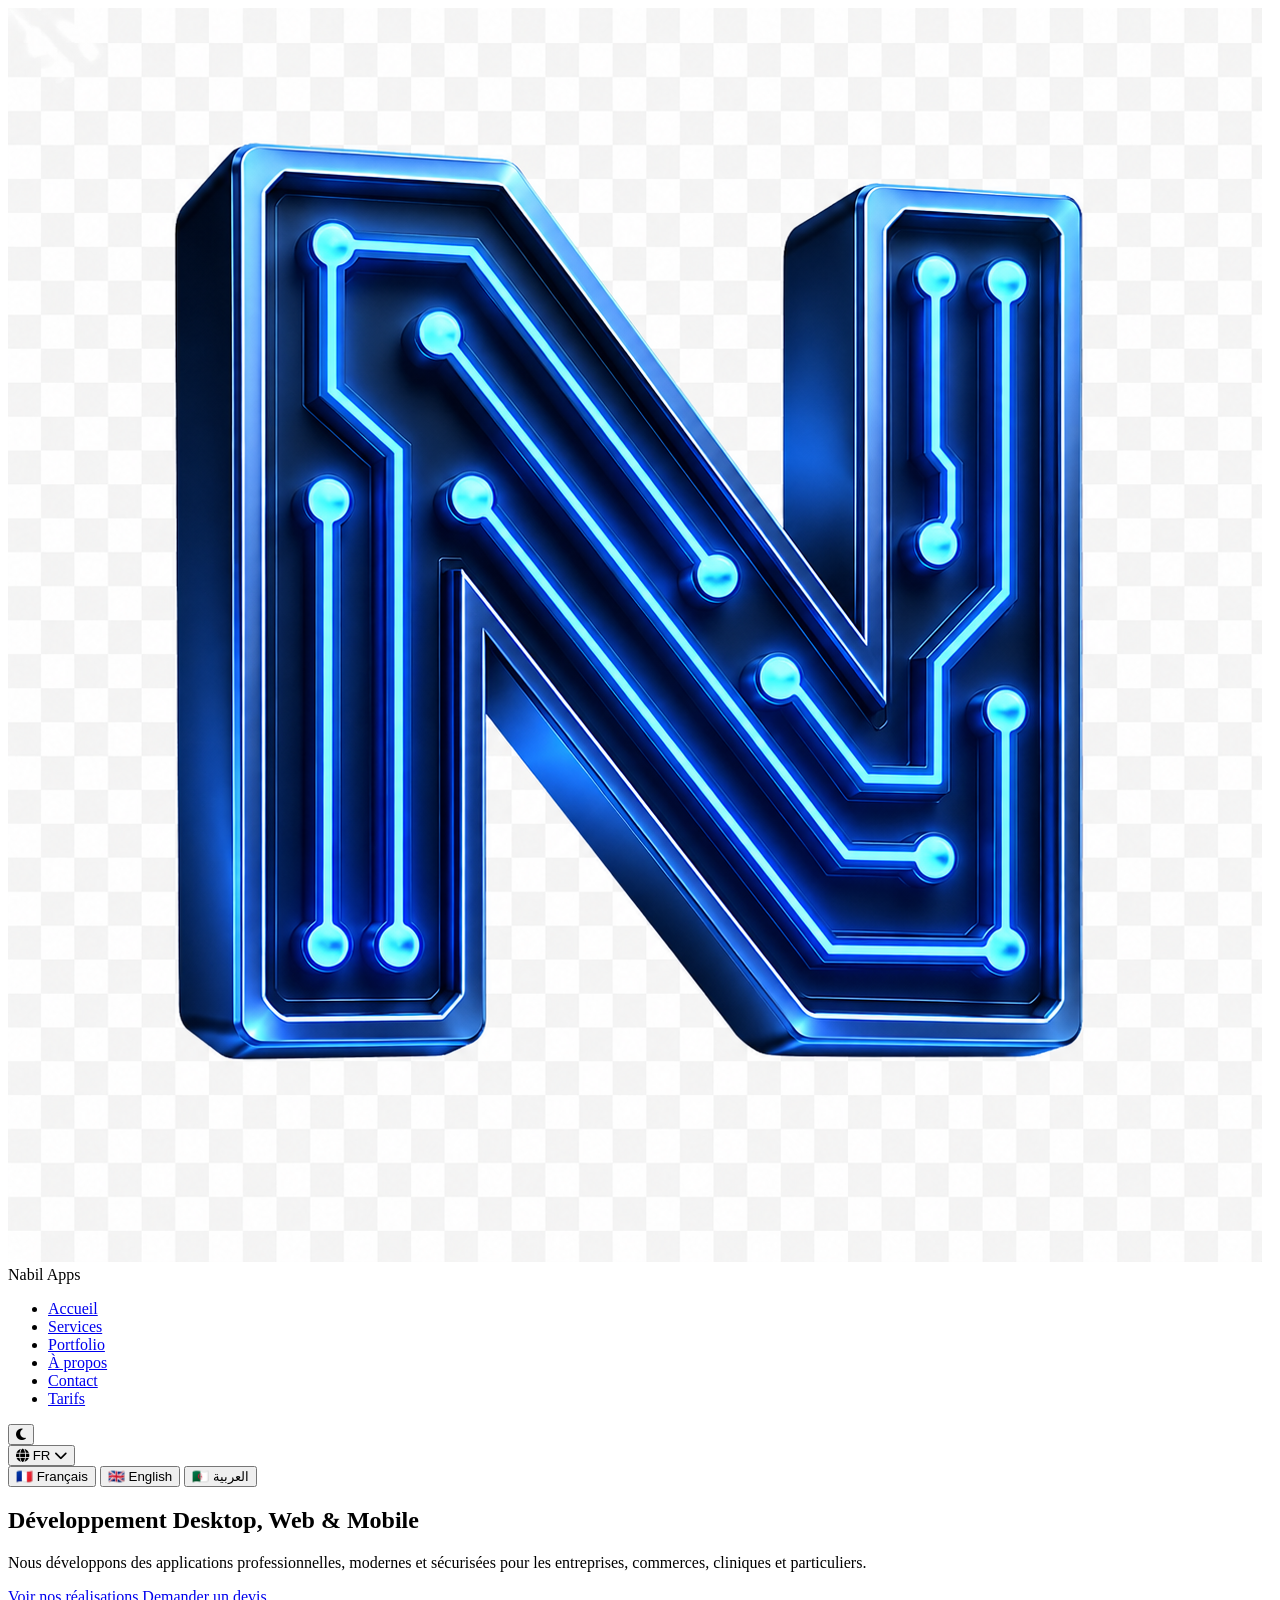
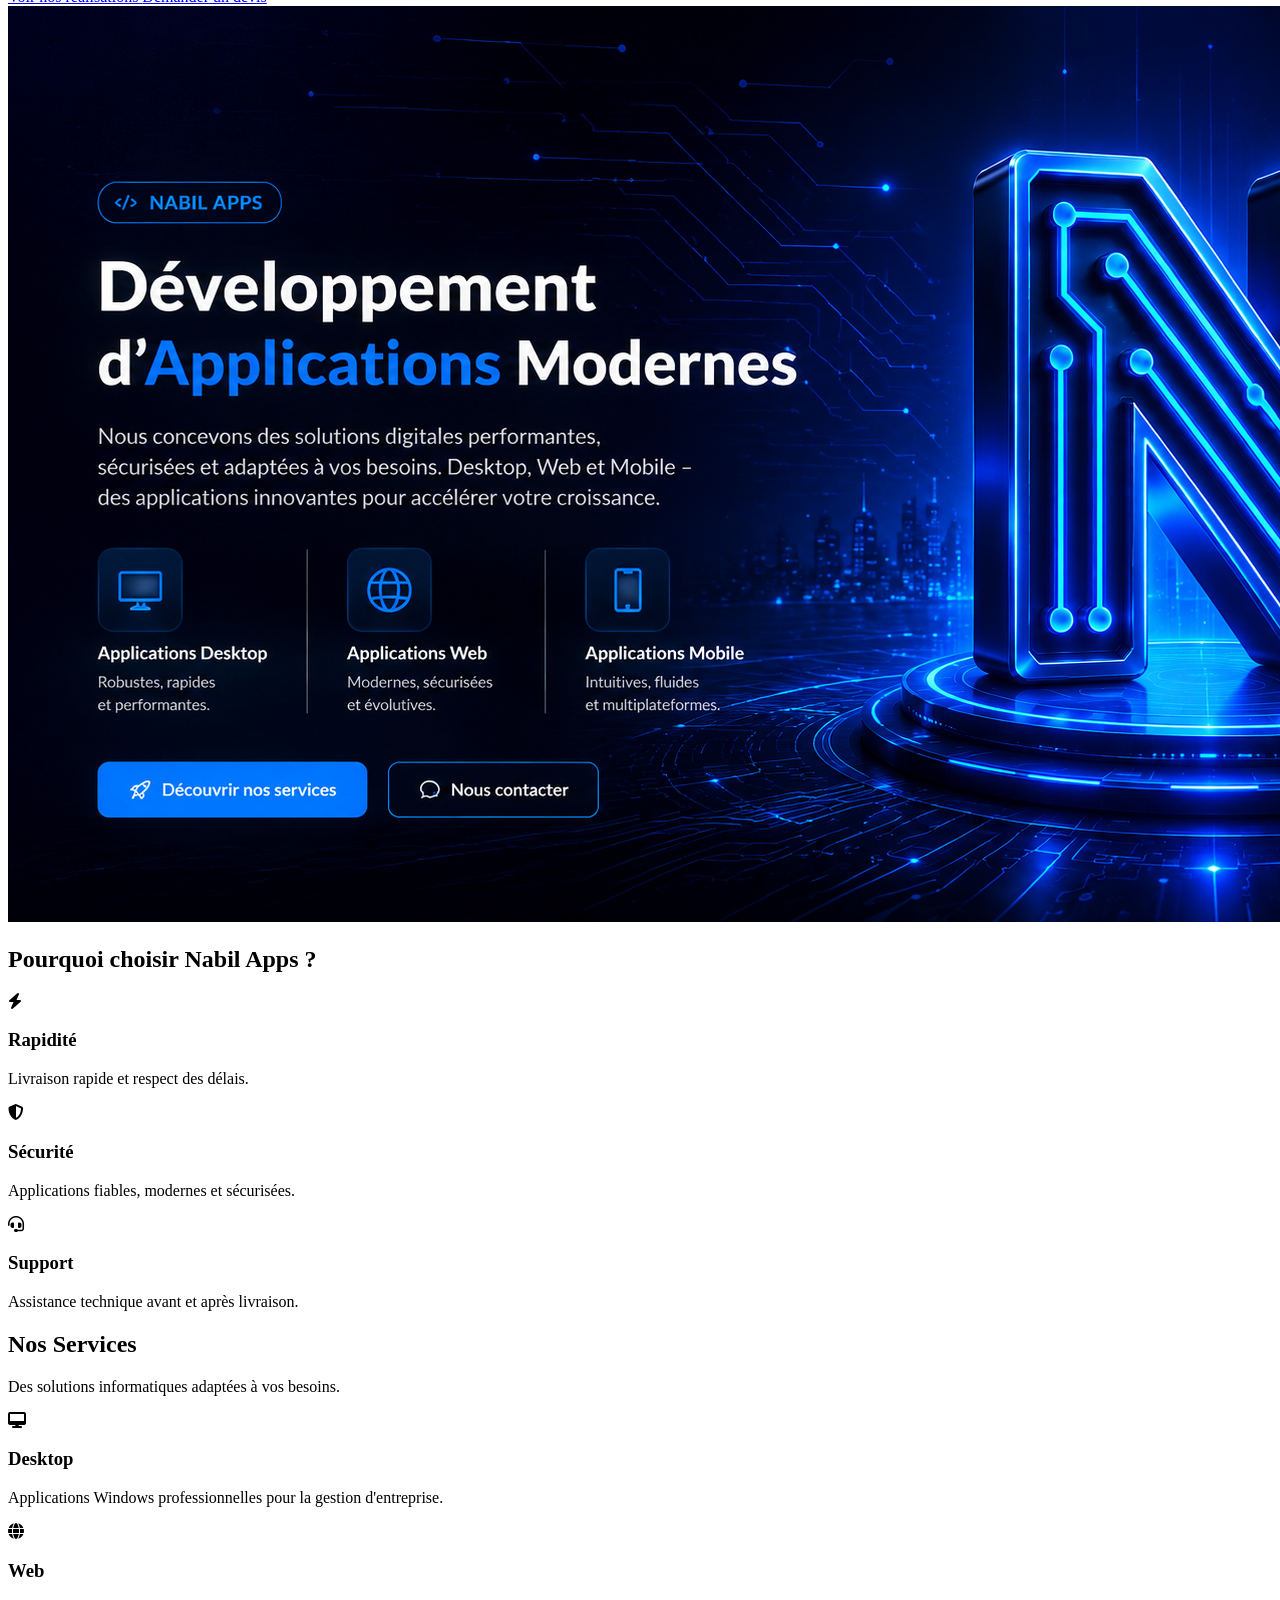
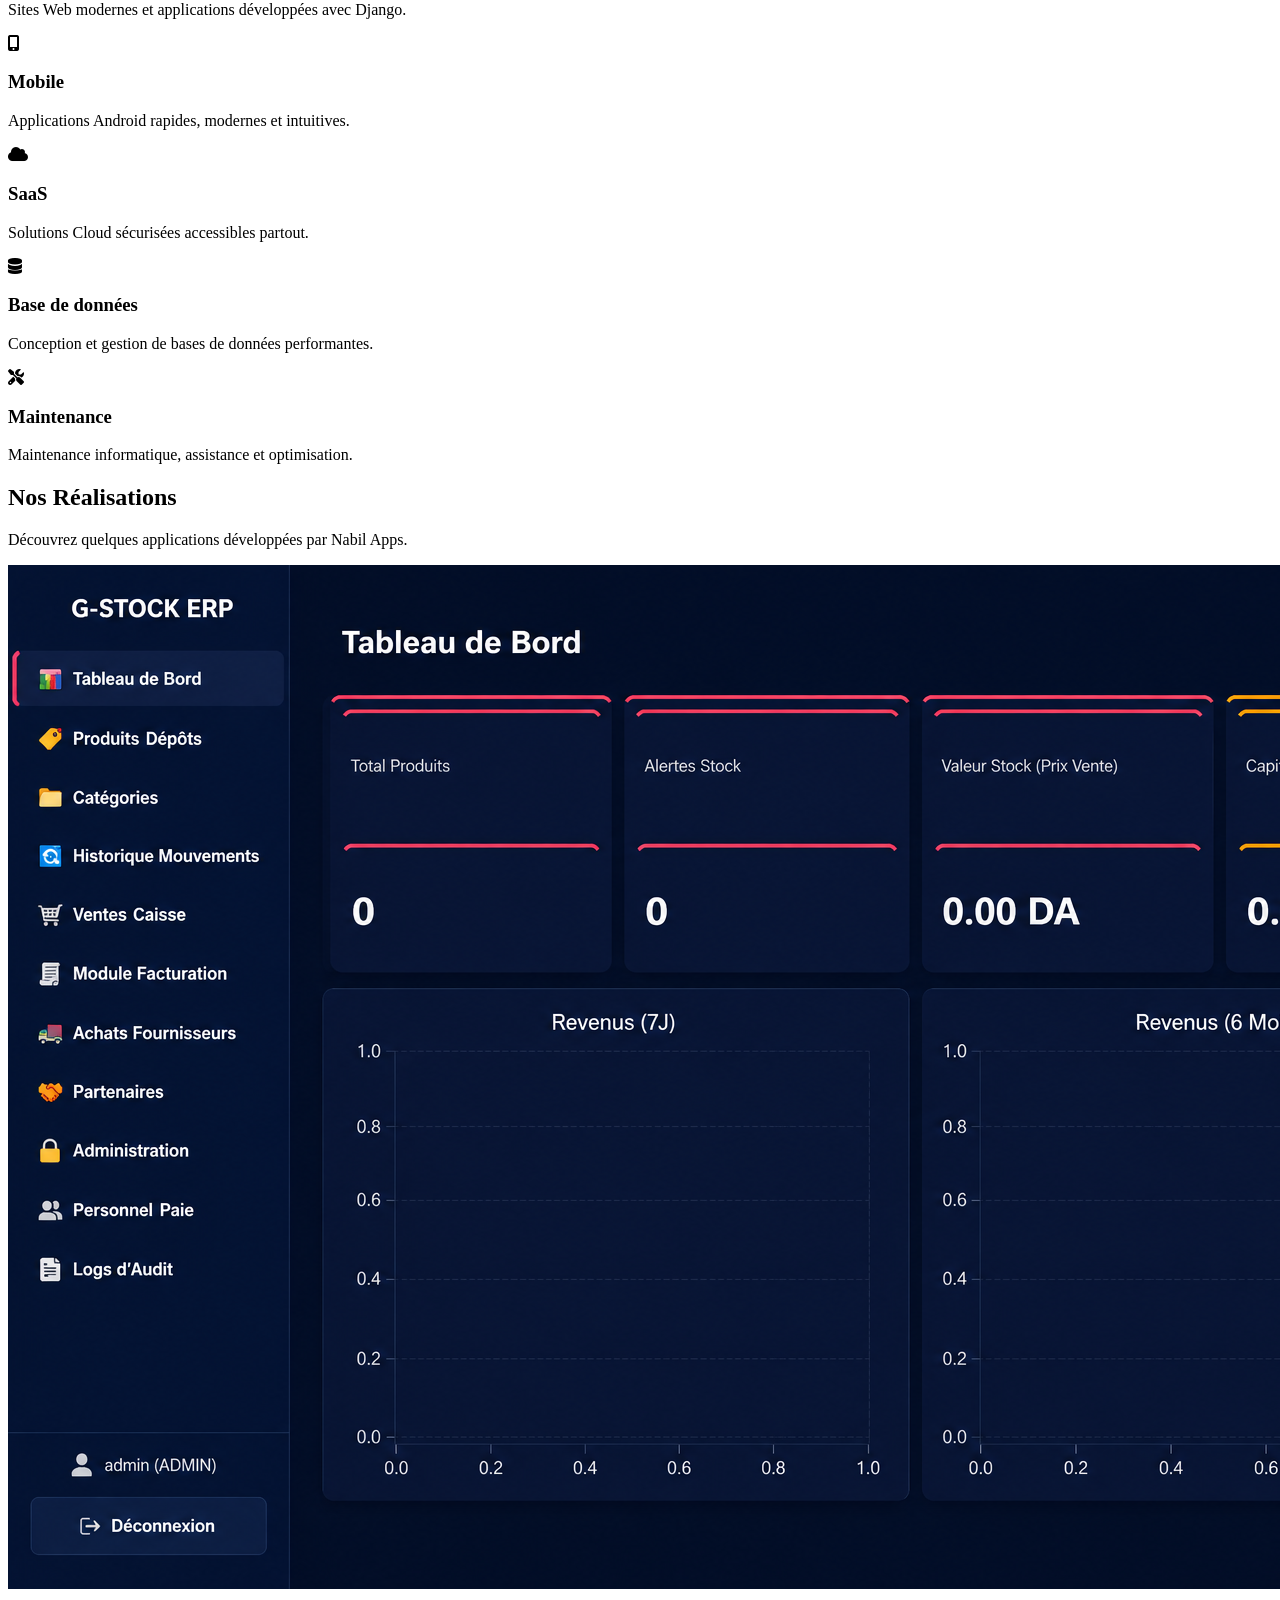
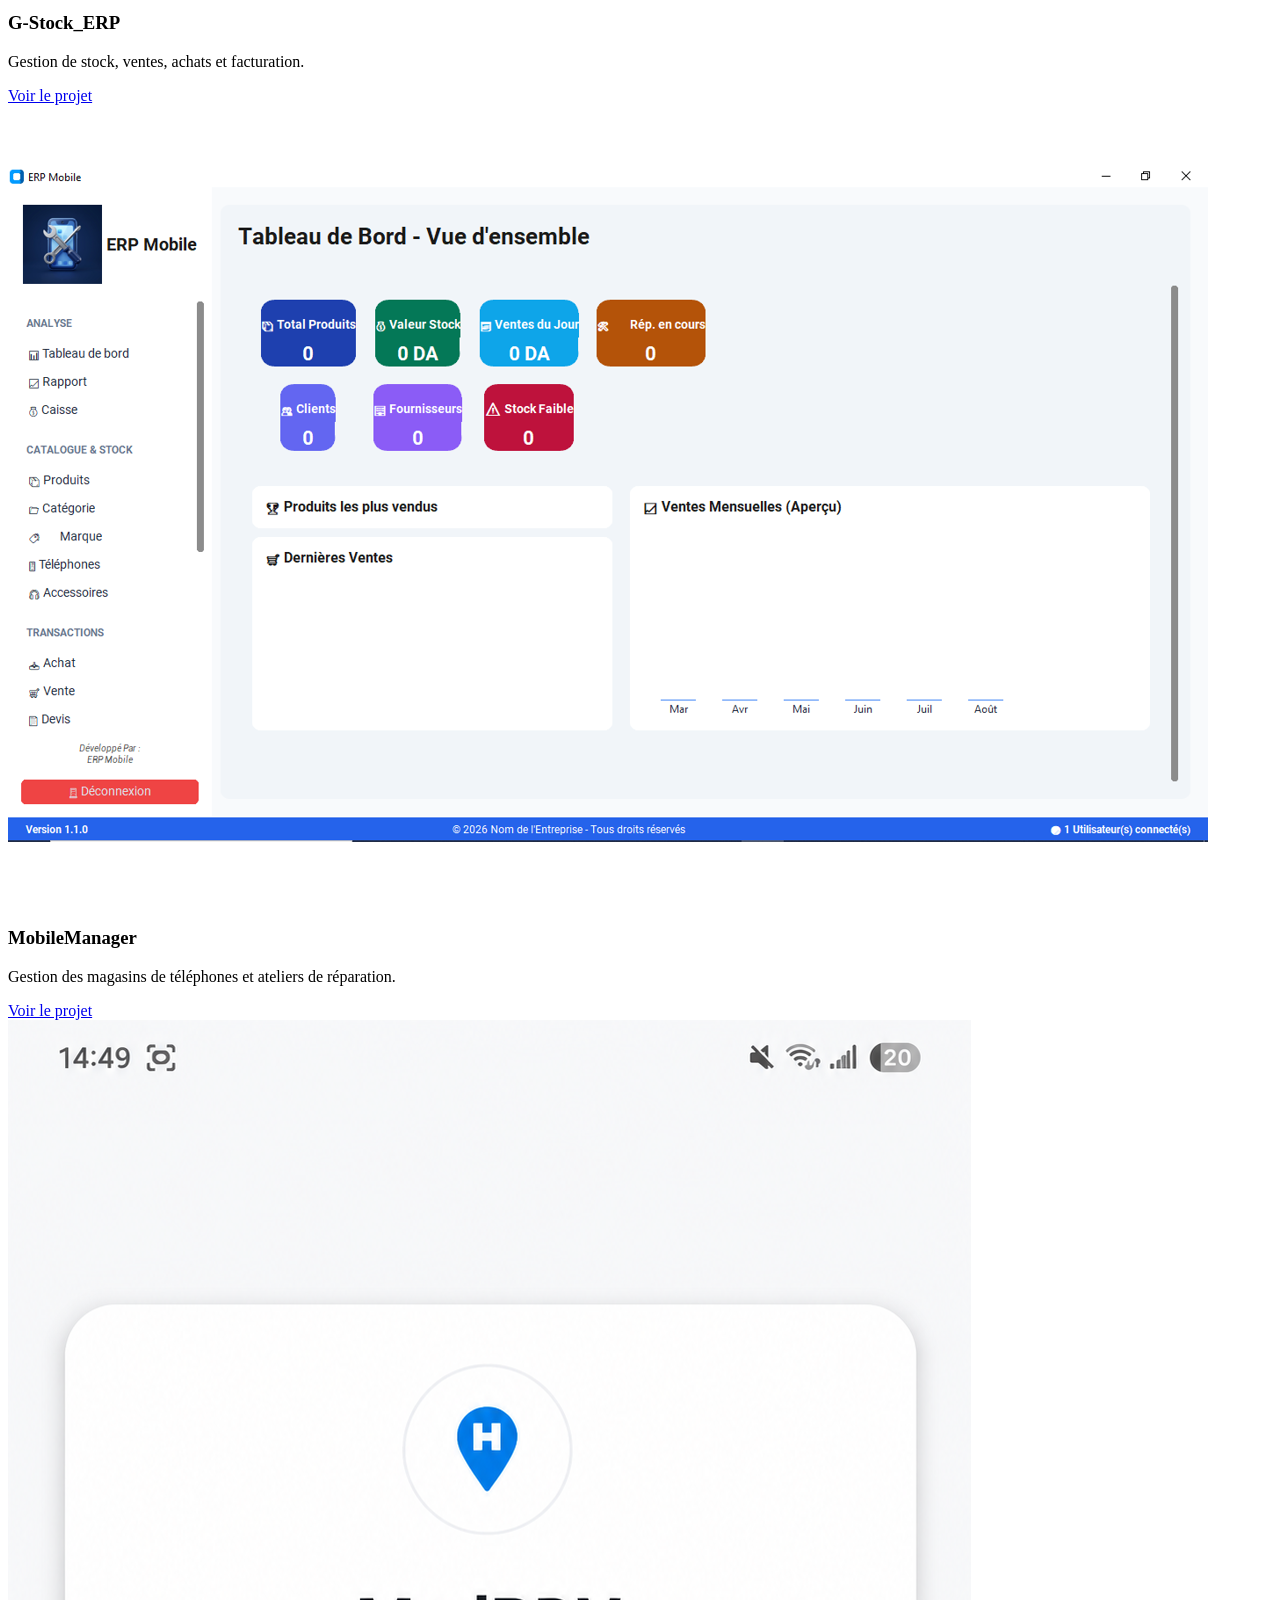
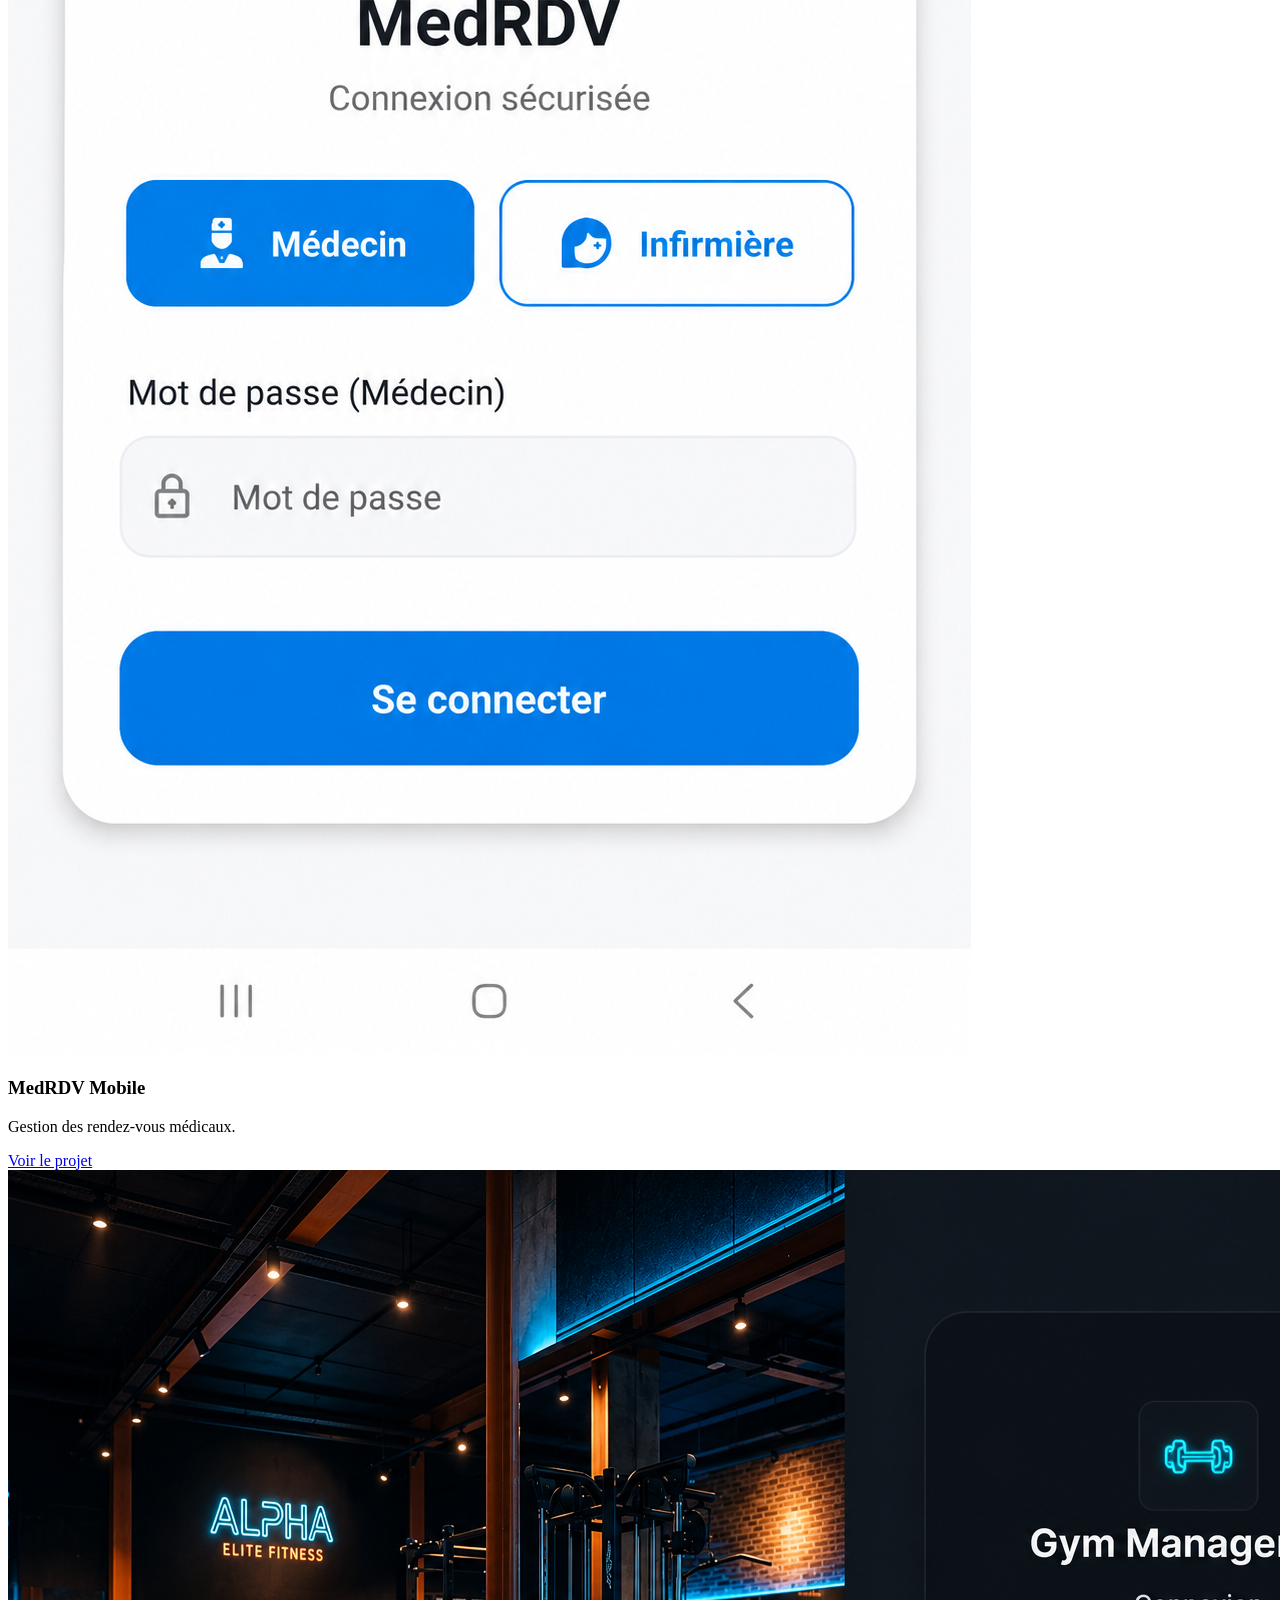
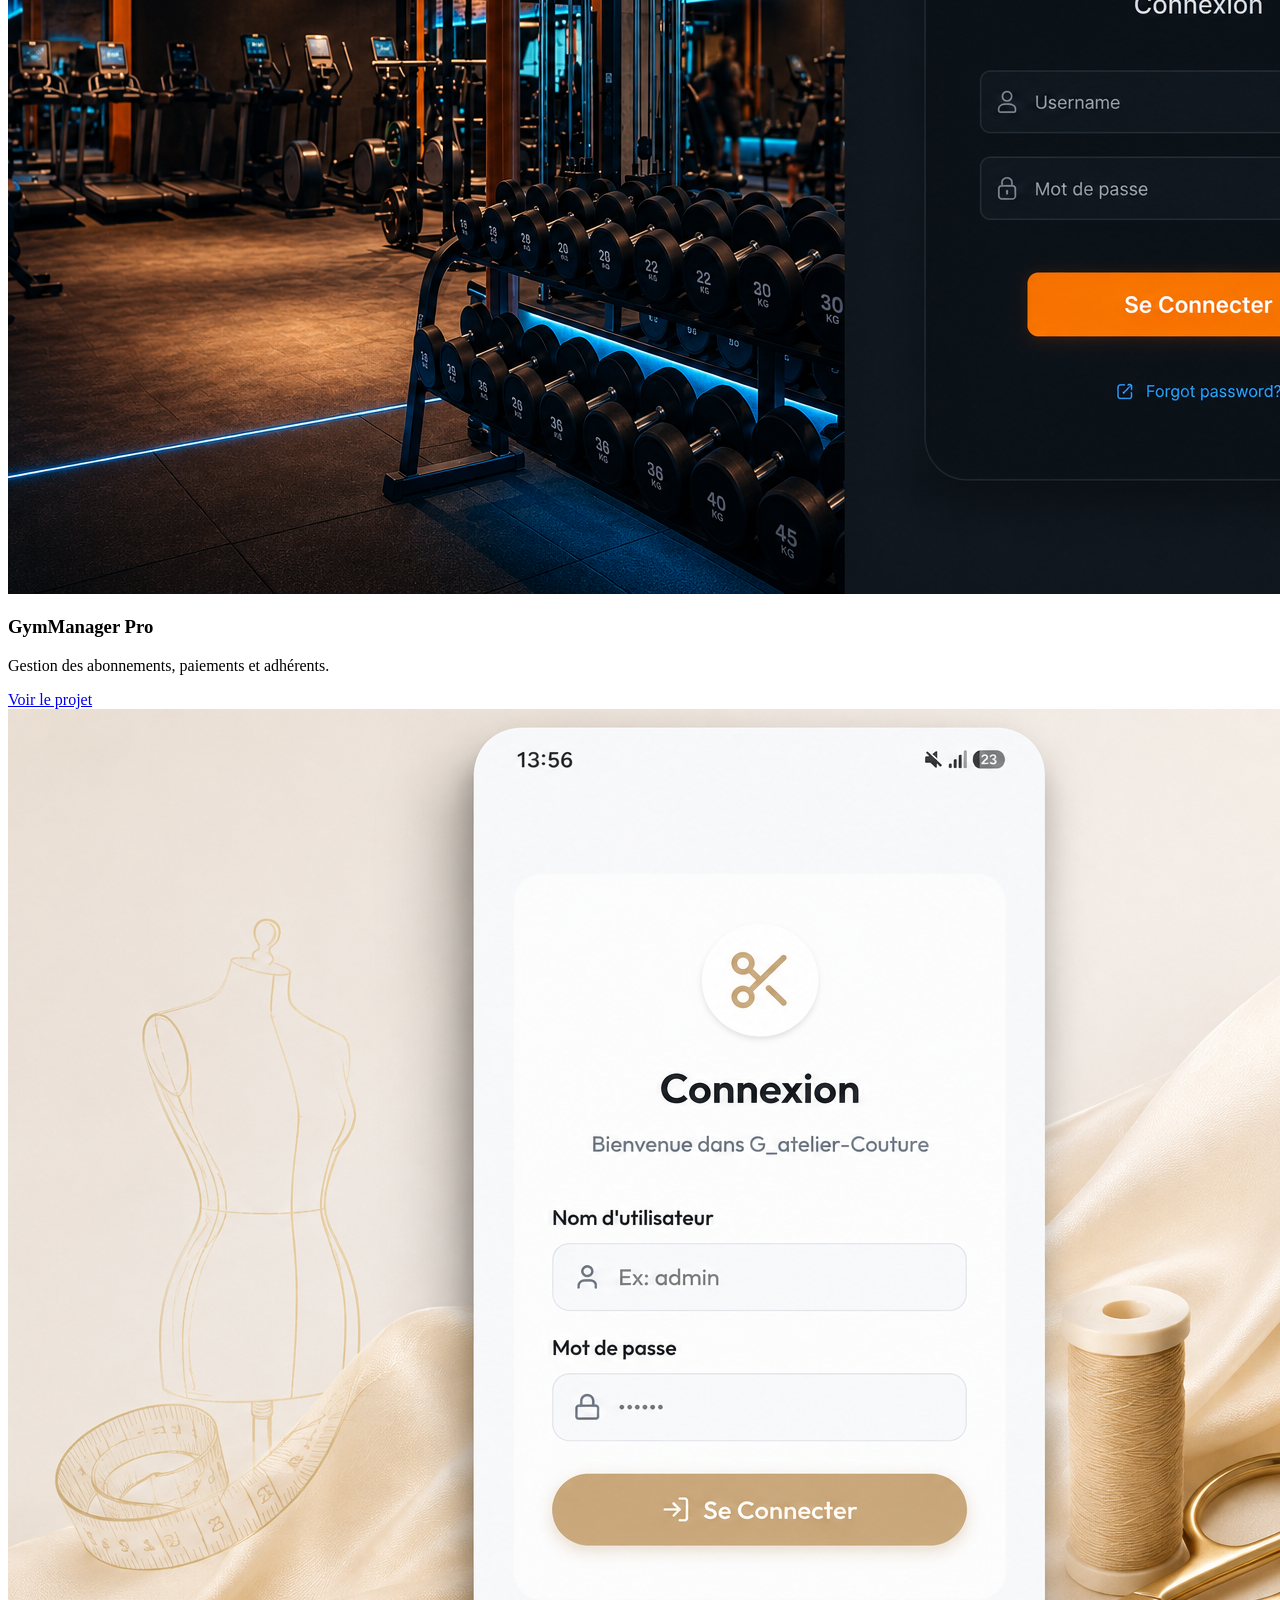
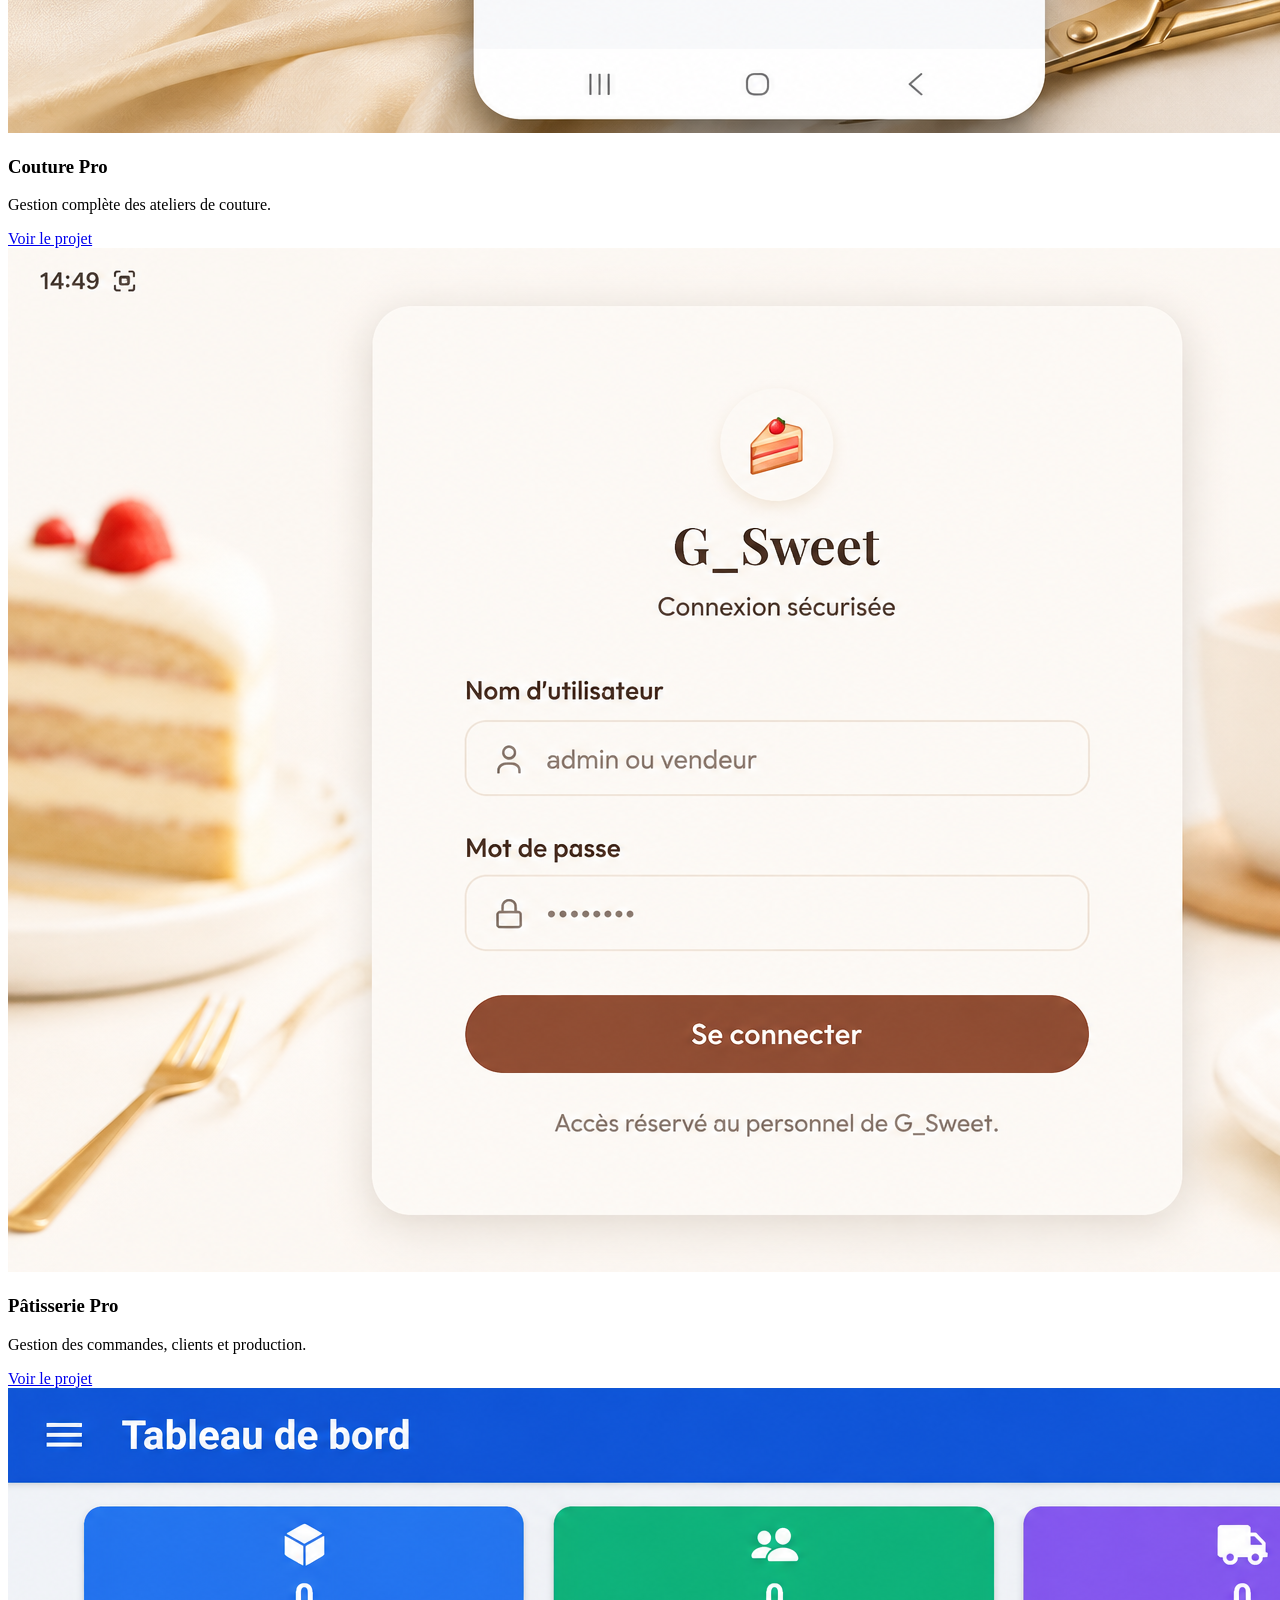
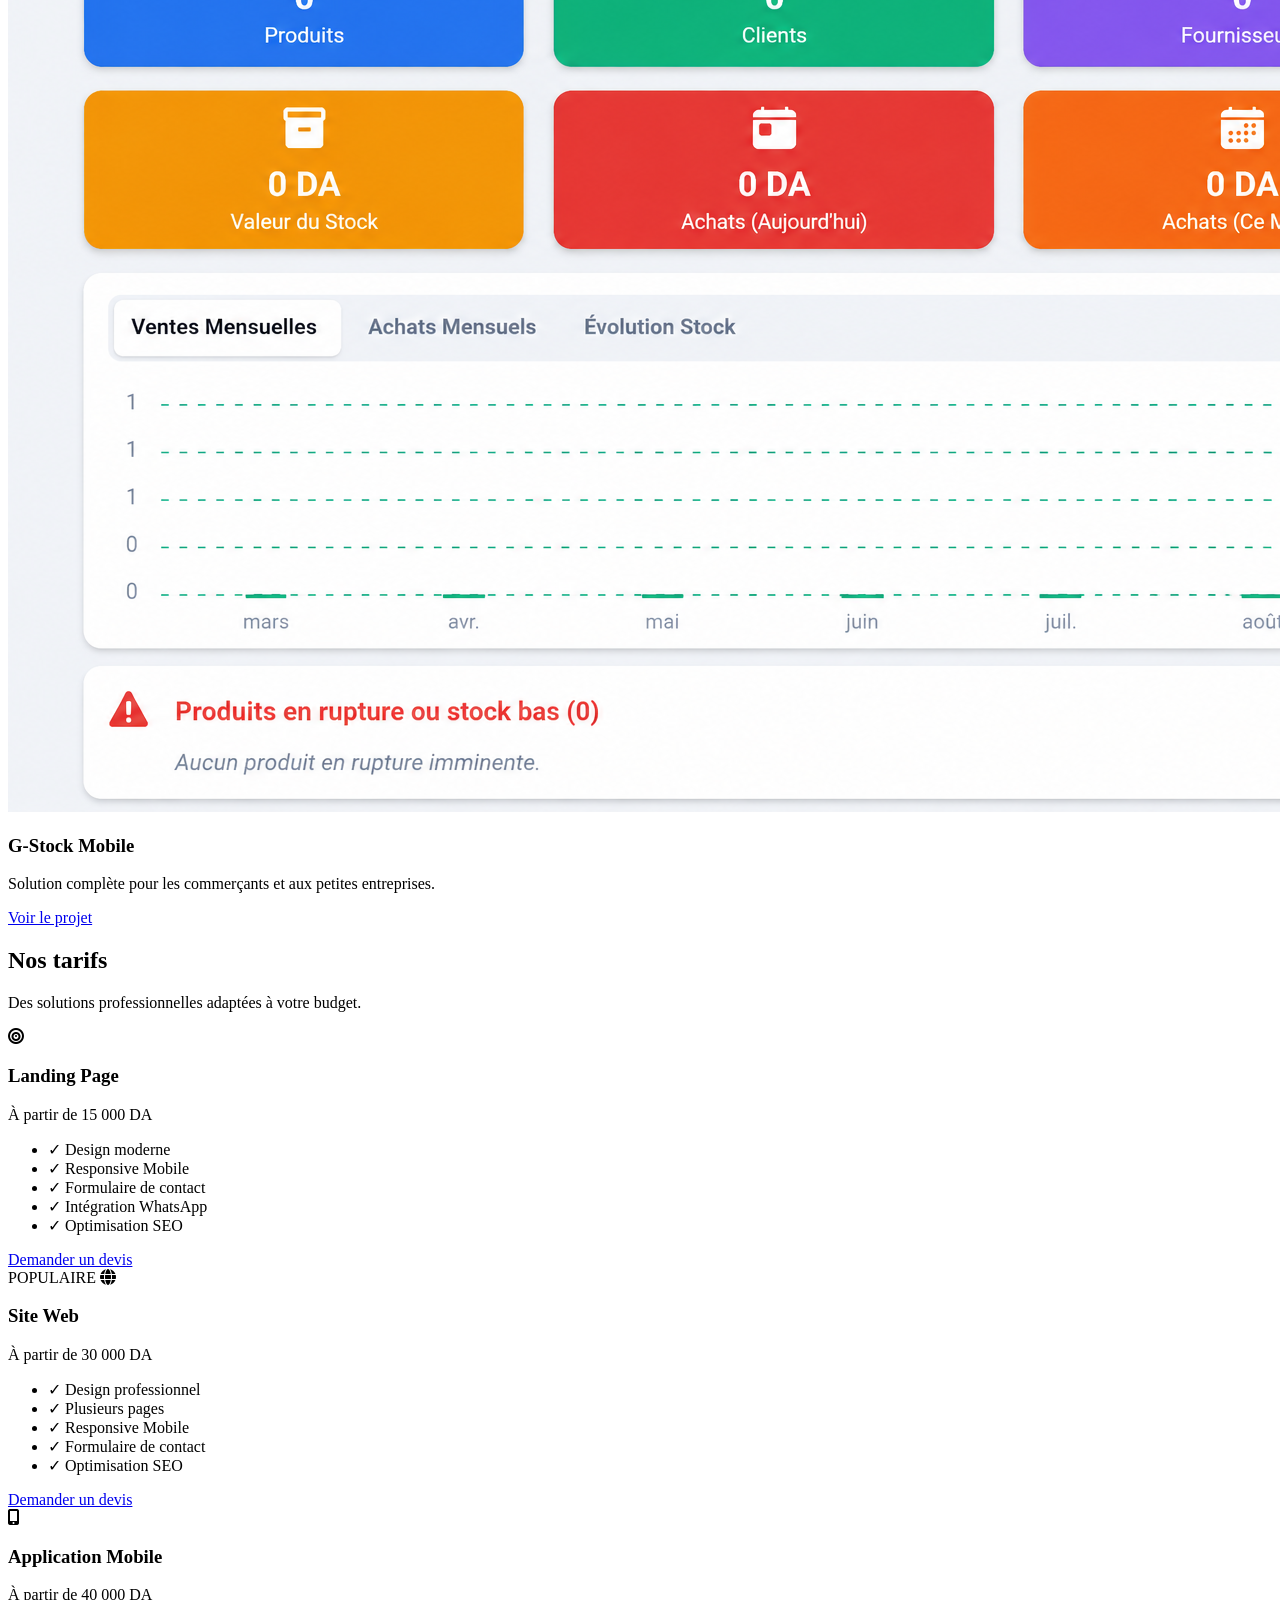
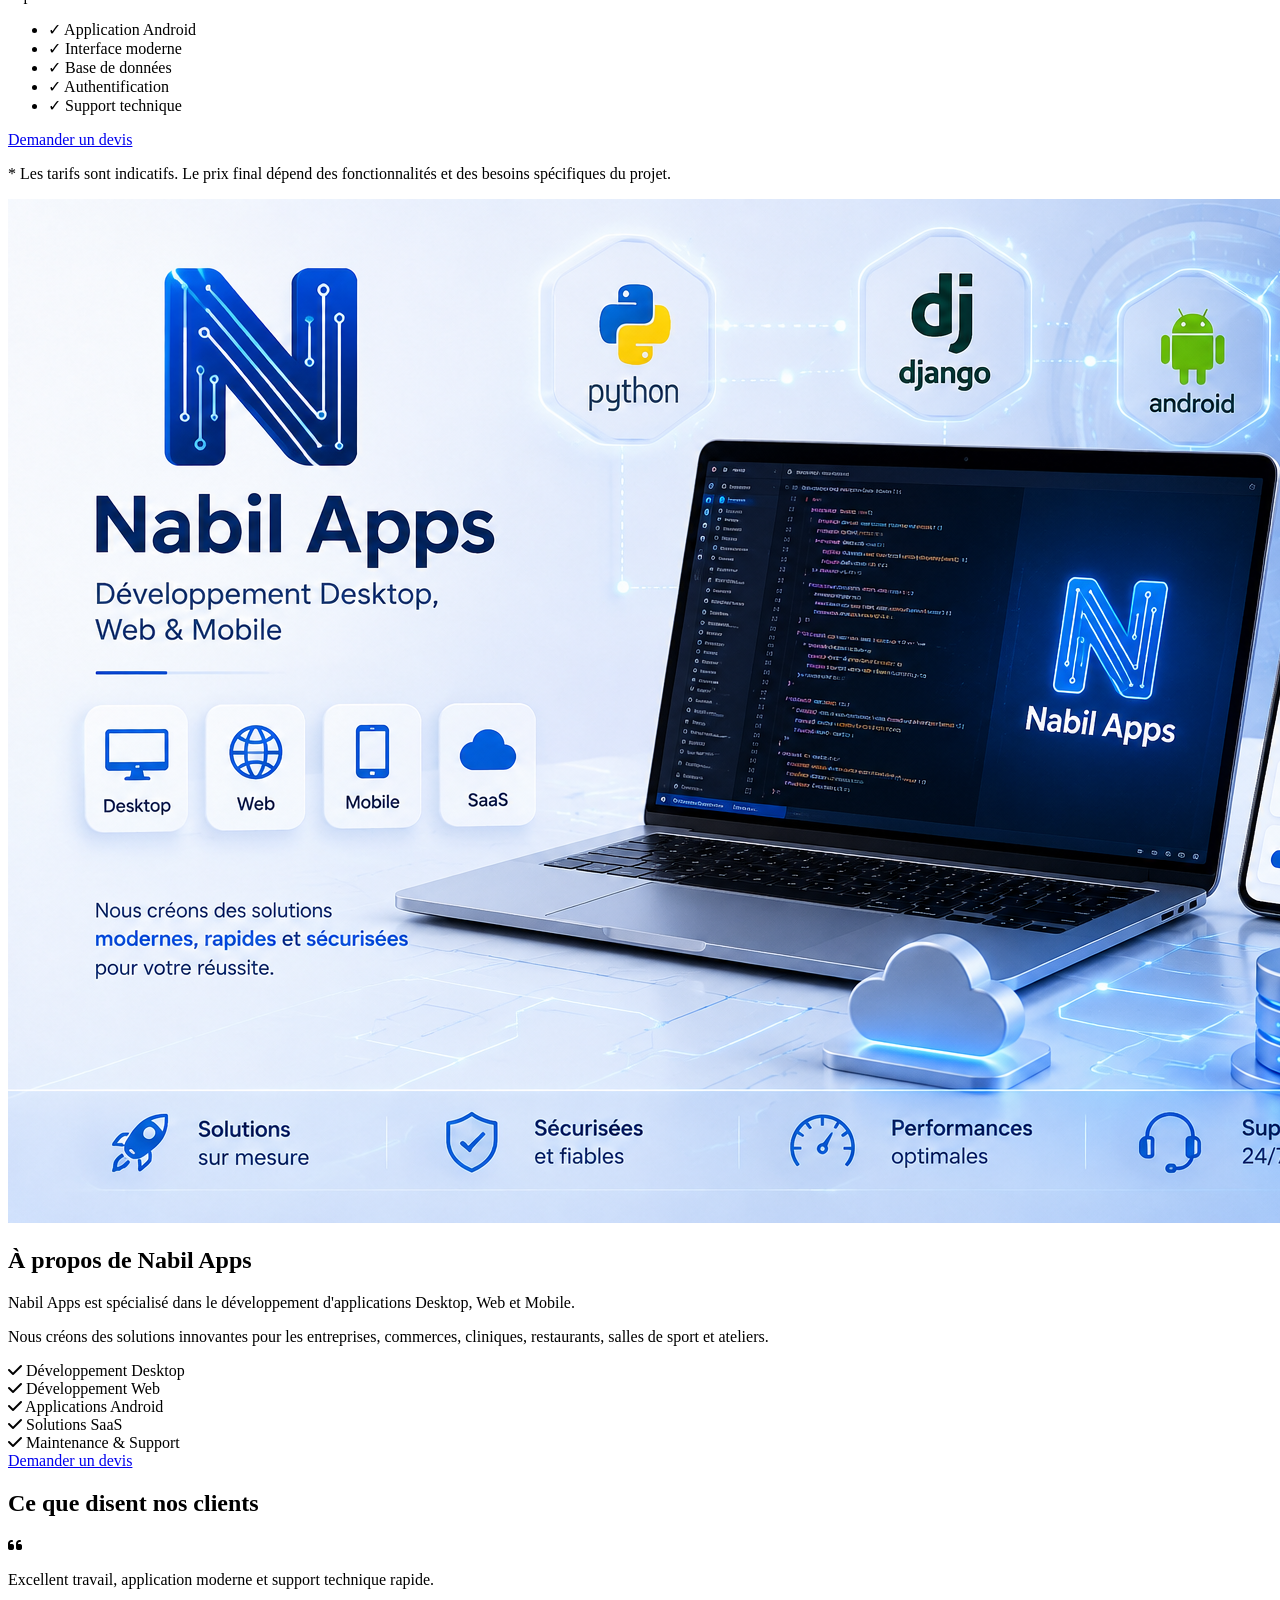
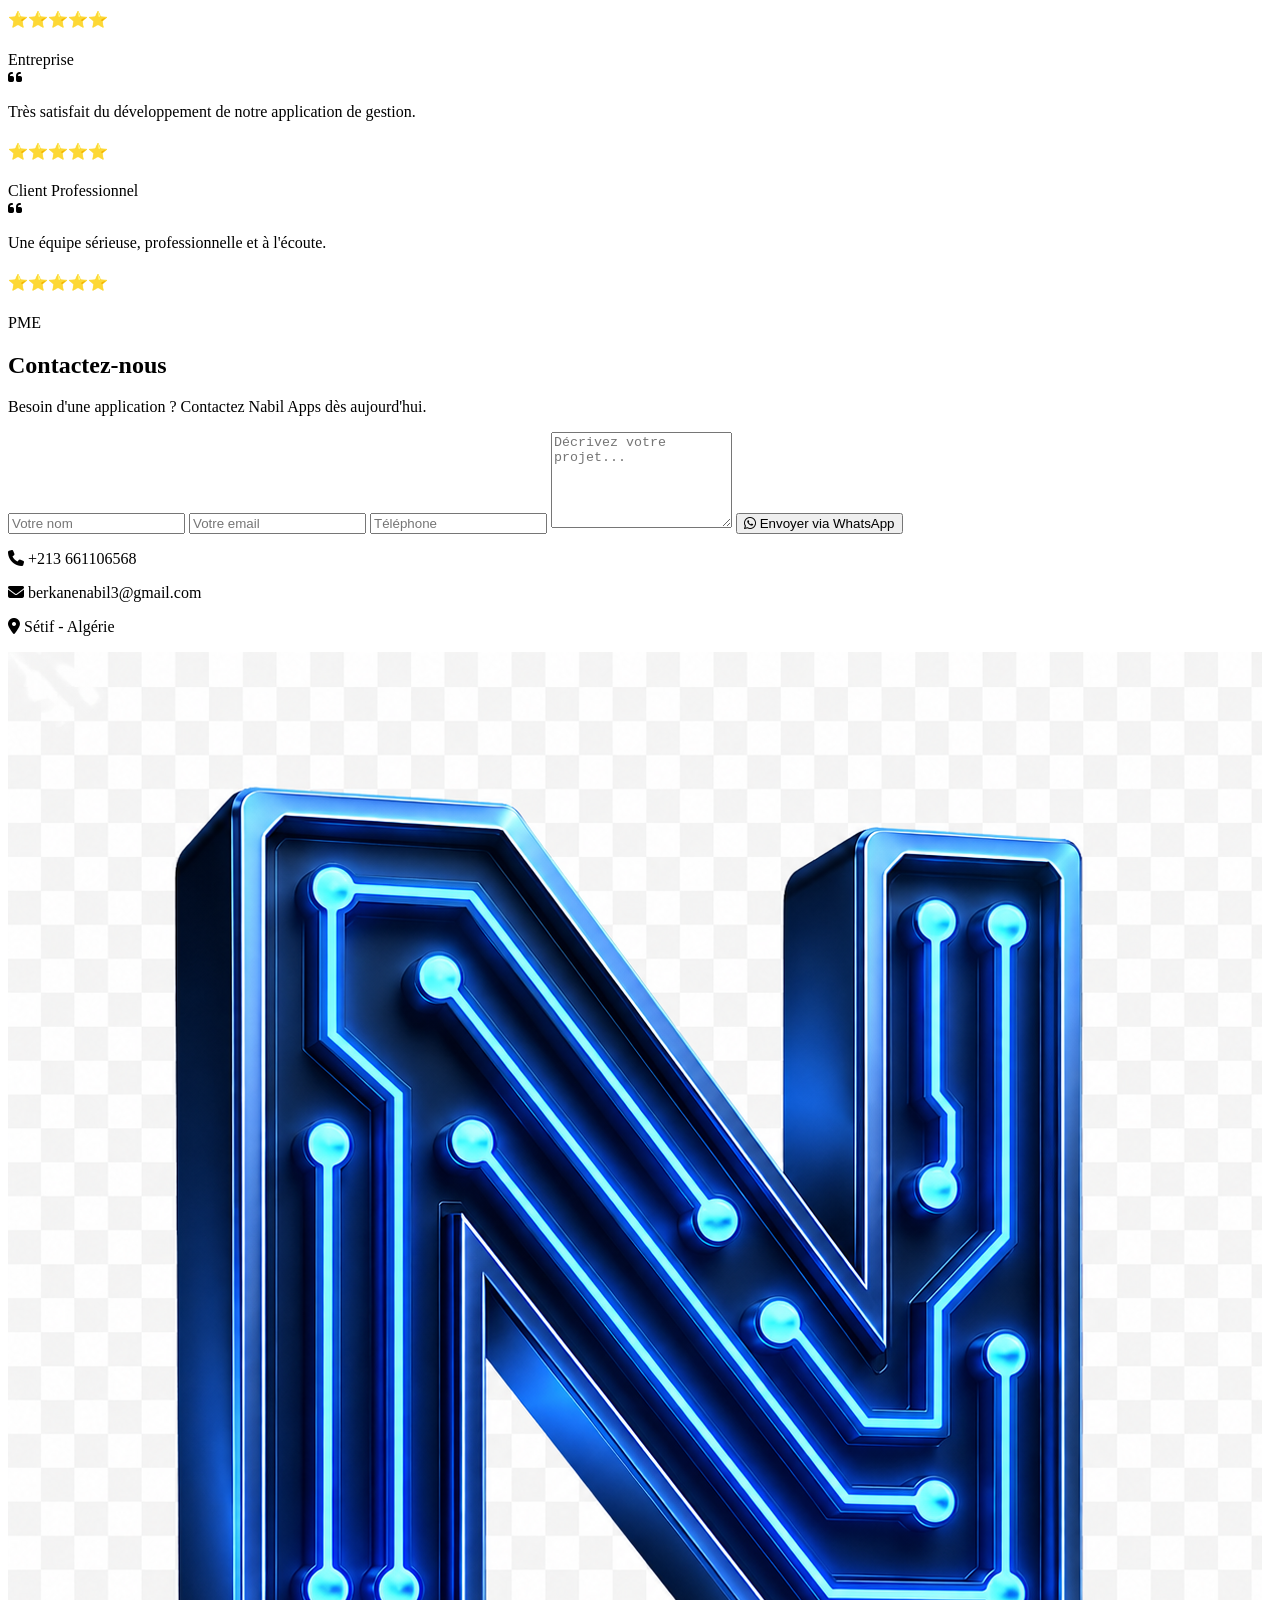
==== index.html @ 5288fb8a "Upload complete Nabil Apps landing page" ====
<!DOCTYPE html>
<html lang="fr">

<head>

    <meta charset="UTF-8">
    <meta name="viewport" content="width=device-width, initial-scale=1.0">

    <title>Nabil Apps | Développement Desktop, Web & Mobile</title>

    <meta name="description"
          content="Nabil Apps - Développement d'applications Desktop, Web et Mobile. Solutions professionnelles pour entreprises, commerces et particuliers.">

    <link rel="stylesheet" href="style.css">

    <!-- Google Fonts -->
    <link rel="preconnect" href="https://fonts.googleapis.com">
    <link rel="preconnect" href="https://fonts.gstatic.com" crossorigin>

    <link href="https://fonts.googleapis.com/css2?family=Poppins:wght@300;400;500;600;700&display=swap"
          rel="stylesheet">

    <!-- Font Awesome -->
    <link rel="stylesheet"
          href="https://cdnjs.cloudflare.com/ajax/libs/font-awesome/6.6.0/css/all.min.css">

</head>

<body>

<!-- ================= HEADER ================= -->

<header>

    <div class="logo">

        <img src="images/logo.png" alt="Nabil Apps">

        <span>Nabil Apps</span>

    </div>

    <nav>

        <ul>

            <li><a href="#home">Accueil</a></li>
            <li><a href="#services">Services</a></li>
            <li><a href="#portfolio">Portfolio</a></li>

            <li><a href="#about">À propos</a></li>
            <li><a href="#contact">Contact</a></li>
            <li><a href="#pricing">Tarifs</a></li>
        </ul>
    </nav>

    <div class="header-actions">

    <button id="theme-toggle" class="theme-toggle">

        <i class="fas fa-moon"></i>

    </button>

<div class="language-dropdown">

    <button type="button" class="language-btn" id="languageBtn">
        <i class="fa-solid fa-globe"></i>
        <span id="currentLanguage">FR</span>
        <i class="fa-solid fa-chevron-down"></i>
    </button>

    <div class="language-menu" id="languageMenu">

        <button type="button" class="lang-btn" data-lang="fr">
            🇫🇷 Français
        </button>

        <button type="button" class="lang-btn" data-lang="en">
            🇬🇧 English
        </button>

        <button type="button" class="lang-btn" data-lang="ar">
            🇩🇿 العربية
        </button>

    </div>

</div>

</div>



</header>

<!-- ================= HERO ================= -->

<section class="hero" id="home">

    <div class="hero-content">

        <h1>

            Développement
            <span>Desktop</span>,
            <span>Web</span>
            &
            <span>Mobile</span>

        </h1>

        <p>

            Nous développons des applications professionnelles,
            modernes et sécurisées pour les entreprises,
            commerces, cliniques et particuliers.

        </p>

        <div class="hero-buttons">

            <a href="#portfolio" class="btn-primary">

                Voir nos réalisations

            </a>

            <a href="#contact" class="btn-secondary">

                Demander un devis

            </a>

        </div>

    </div>

    <div class="hero-image">

        <img src="images/hero.png" alt="Nabil Apps">

    </div>

</section>

<!-- ================= WHY CHOOSE US ================= -->

<section class="why-us">

    <h2>Pourquoi choisir Nabil Apps ?</h2>

    <div class="why-grid">

        <div class="why-card">

            <i class="fas fa-bolt"></i>

            <h3>Rapidité</h3>

            <p>
                Livraison rapide et respect des délais.
            </p>

        </div>

        <div class="why-card">

            <i class="fas fa-shield-alt"></i>

            <h3>Sécurité</h3>

            <p>
                Applications fiables, modernes et sécurisées.
            </p>

        </div>

        <div class="why-card">

            <i class="fas fa-headset"></i>

            <h3>Support</h3>

            <p>
                Assistance technique avant et après livraison.
            </p>

        </div>

    </div>

</section>

<!-- ================= SERVICES ================= -->

<section class="services" id="services">

    <h2>Nos Services</h2>

    <p class="section-subtitle">
        Des solutions informatiques adaptées à vos besoins.
    </p>

    <div class="services-grid">

        <div class="service-card">
            <i class="fa-solid fa-desktop"></i>
            <h3>Desktop</h3>
            <p>Applications Windows professionnelles pour la gestion d'entreprise.</p>
        </div>

        <div class="service-card">
            <i class="fa-solid fa-globe"></i>
            <h3>Web</h3>
            <p>Sites Web modernes et applications développées avec Django.</p>
        </div>

        <div class="service-card">
            <i class="fa-solid fa-mobile-screen-button"></i>
            <h3>Mobile</h3>
            <p>Applications Android rapides, modernes et intuitives.</p>
        </div>

        <div class="service-card">
            <i class="fa-solid fa-cloud"></i>
            <h3>SaaS</h3>
            <p>Solutions Cloud sécurisées accessibles partout.</p>
        </div>

        <div class="service-card">
            <i class="fa-solid fa-database"></i>
            <h3>Base de données</h3>
            <p>Conception et gestion de bases de données performantes.</p>
        </div>

        <div class="service-card">
            <i class="fa-solid fa-screwdriver-wrench"></i>
            <h3>Maintenance</h3>
            <p>Maintenance informatique, assistance et optimisation.</p>
        </div>

    </div>

</section>

<!-- ================= PORTFOLIO ================= -->

<section class="portfolio" id="portfolio">

    <h2>Nos Réalisations</h2>

    <p class="portfolio-subtitle">
        Découvrez quelques applications développées par Nabil Apps.
    </p>

    <div class="portfolio-grid">

        <div class="portfolio-card">
            <img src="images/gstock.png" alt="G-Stock">
            <h3>G-Stock_ERP</h3>
            <p>Gestion de stock, ventes, achats et facturation.</p>
            <a href="projects/gstock.html" class="btn-project">Voir le projet</a>
        </div>

        <div class="portfolio-card">
            <img src="images/mobilemanager-dashboard.png" alt="MobileManager">
            <h3>MobileManager</h3>
            <p>Gestion des magasins de téléphones et ateliers de réparation.</p>
            <a href="projects/mobilemanager.html" class="btn-project">Voir le projet</a>
        </div>

        <div class="portfolio-card">
            <img src="images/medrdv.png" alt="MedRDV Mobile">
            <h3>MedRDV Mobile</h3>
            <p>Gestion des rendez-vous médicaux.</p>
            <a href="projects/MedRDVMobile.html" class="btn-project">Voir le projet</a>
        </div>

        <div class="portfolio-card">
            <img src="images/gymmanager.png" alt="GymManager Pro">
            <h3>GymManager Pro</h3>
            <p>Gestion des abonnements, paiements et adhérents.</p>
            <a href="projects/GymManager.html" class="btn-project">Voir le projet</a>
        </div>

        <div class="portfolio-card">
            <img src="images/couture.png" alt="Couture Pro">
            <h3>Couture Pro</h3>
            <p>Gestion complète des ateliers de couture.</p>
            <a href="projects/couture.html" class="btn-project">Voir le projet</a>
        </div>

        <div class="portfolio-card">
            <img src="images/patisserie.png" alt="Pâtisserie Pro">
            <h3>Pâtisserie Pro</h3>
            <p>Gestion des commandes, clients et production.</p>
            <a href="projects/patisserie.html" class="btn-project">Voir le projet</a>
        </div>

        <div class="portfolio-card">
            <img src="images/gstock-mobile-dashbord.png" alt="G-Stock Mobile">
            <h3>G-Stock Mobile</h3>
            <p>Solution complète pour les commerçants et aux petites entreprises.</p>
            <a href="projects/gstock-mobile.html" class="btn-project">Voir le projet</a>
        </div>

    </div>

</section>

<!-- ==================== TARIFS ==================== -->

<section id="pricing" class="pricing">

    <h2 data-i18n="pricingTitle">
        Nos tarifs
    </h2>

    <p class="section-subtitle" data-i18n="pricingSubtitle">
        Des solutions professionnelles adaptées à votre budget.
    </p>


    <div class="pricing-grid">


        <!-- LANDING PAGE -->

        <div class="pricing-card">

            <i class="fa-solid fa-bullseye"></i>

            <h3 data-i18n="landingPage">
                Landing Page
            </h3>

            <p class="price" data-i18n="landingPrice">
                À partir de 15 000 DA
            </p>

            <ul>

                <li data-i18n="modernDesign">
                    ✓ Design moderne
                </li>

                <li data-i18n="responsiveMobile">
                    ✓ Responsive Mobile
                </li>

                <li data-i18n="contactForm">
                    ✓ Formulaire de contact
                </li>

                <li data-i18n="whatsappIntegration">
                    ✓ Intégration WhatsApp
                </li>

                <li data-i18n="seoOptimization">
                    ✓ Optimisation SEO
                </li>

            </ul>

            <a href="#contact"
               class="pricing-btn"
               data-i18n="requestQuote">

                Demander un devis

            </a>

        </div>


        <!-- WEBSITE -->

        <div class="pricing-card featured">

            <span class="popular" data-i18n="popular">
                POPULAIRE
            </span>

            <i class="fa-solid fa-globe"></i>

            <h3 data-i18n="website">
                Site Web
            </h3>

            <p class="price" data-i18n="websitePrice">
                À partir de 30 000 DA
            </p>

            <ul>

                <li data-i18n="professionalDesign">
                    ✓ Design professionnel
                </li>

                <li data-i18n="multiplePages">
                    ✓ Plusieurs pages
                </li>

                <li data-i18n="responsiveMobile">
                    ✓ Responsive Mobile
                </li>

                <li data-i18n="contactForm">
                    ✓ Formulaire de contact
                </li>

                <li data-i18n="seoOptimization">
                    ✓ Optimisation SEO
                </li>

            </ul>

            <a href="#contact"
               class="pricing-btn"
               data-i18n="requestQuote">

                Demander un devis

            </a>

        </div>


        <!-- MOBILE -->

        <div class="pricing-card">

            <i class="fa-solid fa-mobile-screen-button"></i>

            <h3 data-i18n="mobileApp">
                Application Mobile
            </h3>

            <p class="price" data-i18n="mobilePrice">
                À partir de 40 000 DA
            </p>

            <ul>

                <li data-i18n="androidApp">
                    ✓ Application Android
                </li>

                <li data-i18n="modernInterface">
                    ✓ Interface moderne
                </li>

                <li data-i18n="database">
                    ✓ Base de données
                </li>

                <li data-i18n="authentication">
                    ✓ Authentification
                </li>

                <li data-i18n="technicalSupport">
                    ✓ Support technique
                </li>

            </ul>

            <a href="#contact"
               class="pricing-btn"
               data-i18n="requestQuote">

                Demander un devis

            </a>

        </div>

    </div>


    <p class="pricing-note"
       data-i18n="pricingNote">

        * Les tarifs sont indicatifs. Le prix final dépend
        des fonctionnalités et des besoins spécifiques du projet.

    </p>

</section>







<!-- ================= ABOUT ================= -->

<section class="about" id="about">

    <div class="about-image">
        <img src="images/about.png" alt="Nabil Apps">
    </div>

    <div class="about-content">

        <h2>À propos de Nabil Apps</h2>

        <p>
            Nabil Apps est spécialisé dans le développement
            d'applications Desktop, Web et Mobile.
        </p>

        <p>
            Nous créons des solutions innovantes pour les entreprises,
            commerces, cliniques, restaurants, salles de sport et ateliers.
        </p>

        <div class="about-list">

            <div><i class="fa-solid fa-check"></i> Développement Desktop</div>
            <div><i class="fa-solid fa-check"></i> Développement Web</div>
            <div><i class="fa-solid fa-check"></i> Applications Android</div>
            <div><i class="fa-solid fa-check"></i> Solutions SaaS</div>
            <div><i class="fa-solid fa-check"></i> Maintenance & Support</div>

        </div>

        <a href="#contact" class="btn-primary">
            Demander un devis
        </a>

    </div>

</section>

<!-- ================= TESTIMONIALS ================= -->

<section class="testimonials">

    <h2>Ce que disent nos clients</h2>

    <div class="testimonial-grid">

        <div class="testimonial-card">
            <i class="fa-solid fa-quote-left"></i>

            <p>
                Excellent travail, application moderne et support technique rapide.
            </p>

            <h4>⭐⭐⭐⭐⭐</h4>

            <span>Entreprise</span>

        </div>

        <div class="testimonial-card">
            <i class="fa-solid fa-quote-left"></i>

            <p>
                Très satisfait du développement de notre application de gestion.
            </p>

            <h4>⭐⭐⭐⭐⭐</h4>

            <span>Client Professionnel</span>

        </div>

        <div class="testimonial-card">
            <i class="fa-solid fa-quote-left"></i>

            <p>
                Une équipe sérieuse, professionnelle et à l'écoute.
            </p>

            <h4>⭐⭐⭐⭐⭐</h4>

            <span>PME</span>

        </div>

    </div>

</section>

<!-- ================= CONTACT ================= -->

<section class="contact" id="contact">

    <h2>Contactez-nous</h2>

    <p>
        Besoin d'une application ? Contactez Nabil Apps dès aujourd'hui.
    </p>

    <form class="contact-form" id="contactForm">

         <input
            type="text"
            id="contactName"
            placeholder="Votre nom"
            required
         >

         <input
           type="email"
           id="contactEmail"
           placeholder="Votre email"
           required
         >

         <input
           type="tel"
           id="contactPhone"
           placeholder="Téléphone"
         >

         <textarea
            id="contactProject"
            placeholder="Décrivez votre projet..."
            rows="6"
         ></textarea>

         <button type="button" id="sendWhatsAppBtn">
         <i class="fab fa-whatsapp"></i>
            Envoyer via WhatsApp
         </button>
    </form>

    <div class="contact-info">

        <p>
            <i class="fa-solid fa-phone"></i>
            +213 661106568
        </p>

        <p>
            <i class="fa-solid fa-envelope"></i>
            berkanenabil3@gmail.com
        </p>

        <p>
            <i class="fa-solid fa-location-dot"></i>
            Sétif - Algérie
        </p>

    </div>

</section>

<!-- ================= FOOTER ================= -->

<footer>

    <div class="footer-logo">

        <img src="images/logo.png" alt="Nabil Apps">

        <h3>Nabil Apps</h3>

    </div>

    <p>
        Développement Desktop • Web • Mobile
    </p>

    <div class="footer-social">

        <a href="https://www.facebook.com/share/1VxiBDFbxY/"><i class="fab fa-facebook-f"></i></a>

        <a href="https://www.linkedin.com/in/nabil-berkane-8a10b11a3"><i class="fab fa-linkedin-in"></i></a>

        <a href="https://www.linkedin.com/in/nabil-berkane-8a10b11a3"><i class="fab fa-github"></i></a>

        <a href="213661106568"><i class="fab fa-whatsapp"></i></a>

    </div>

    <p class="copyright">

        © 2026 Nabil Apps. Tous droits réservés.

    </p>

</footer>

<!-- ================= WHATSAPP FLOAT ================= -->

<a href="https://wa.me/213661106568"
   class="whatsapp-float"
   target="_blank">

    <i class="fab fa-whatsapp"></i>

</a>

<script src="script.js"></script>

</body>
</html>
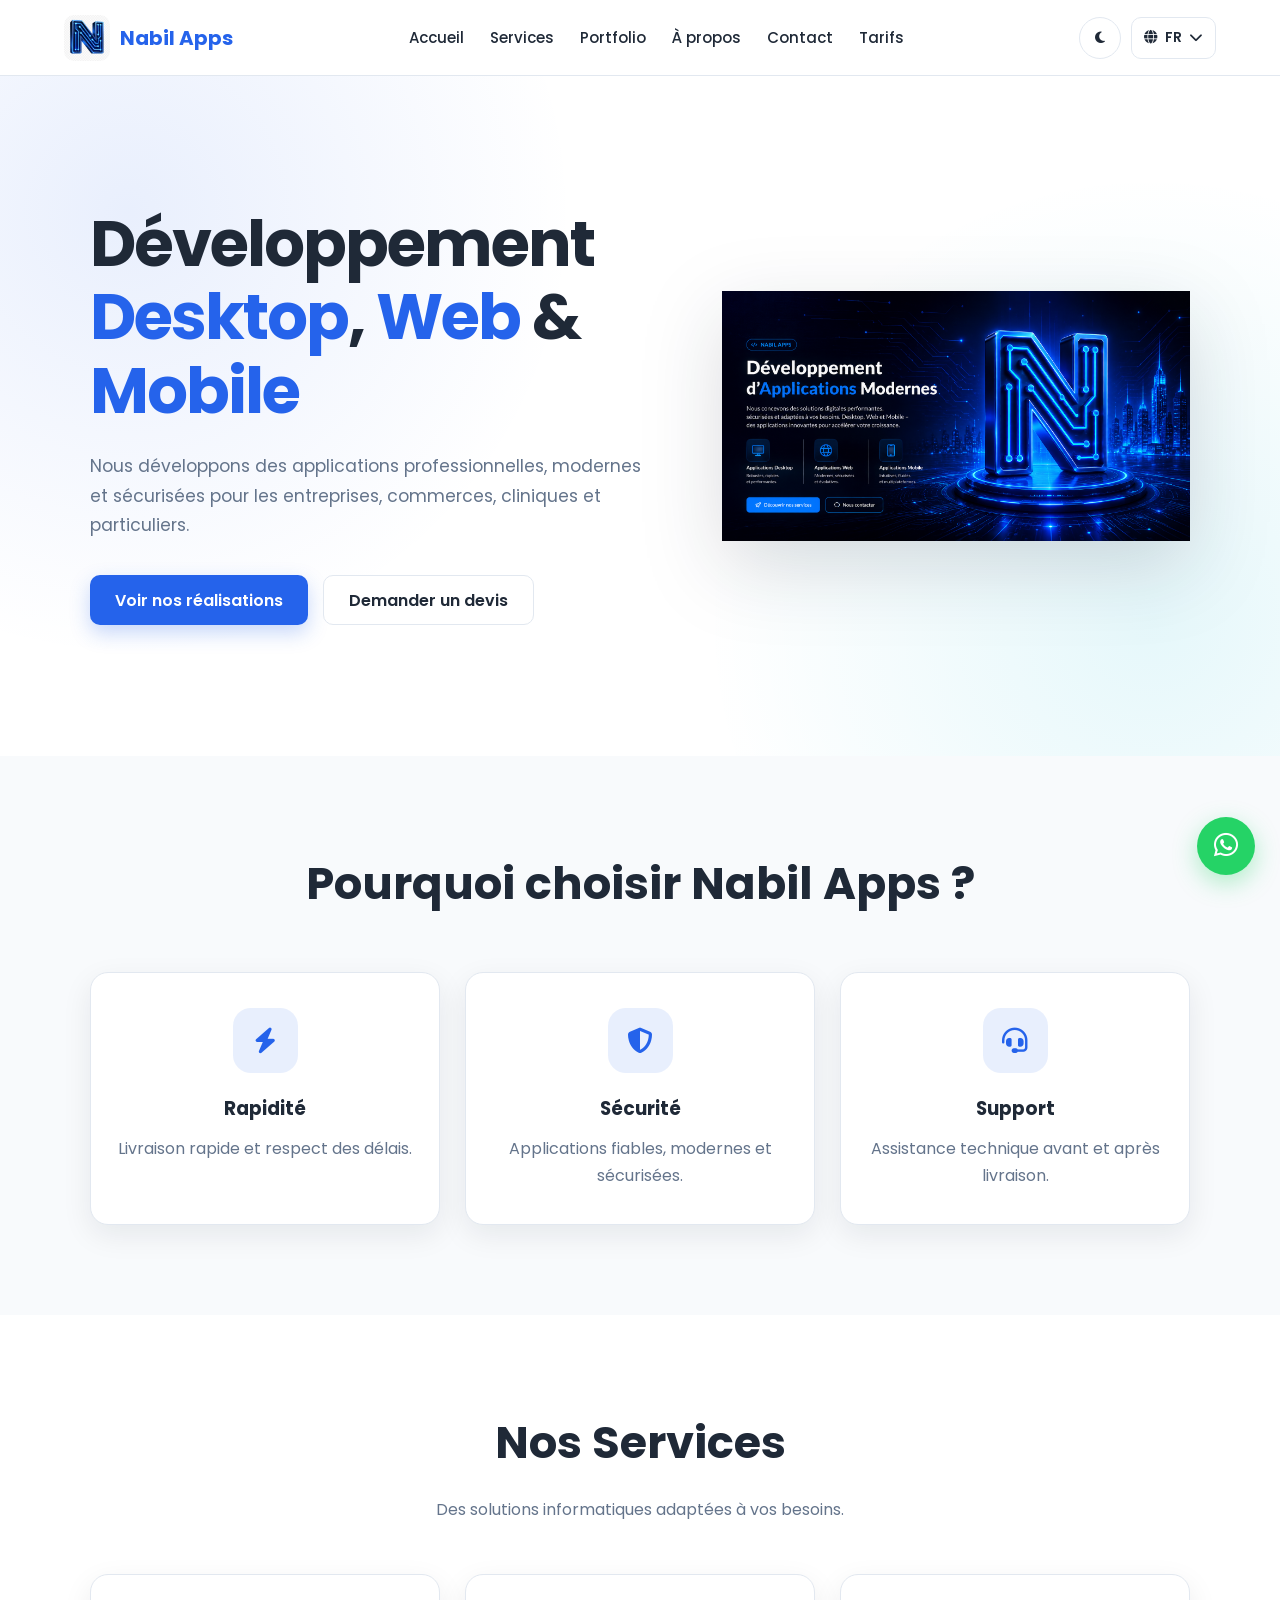
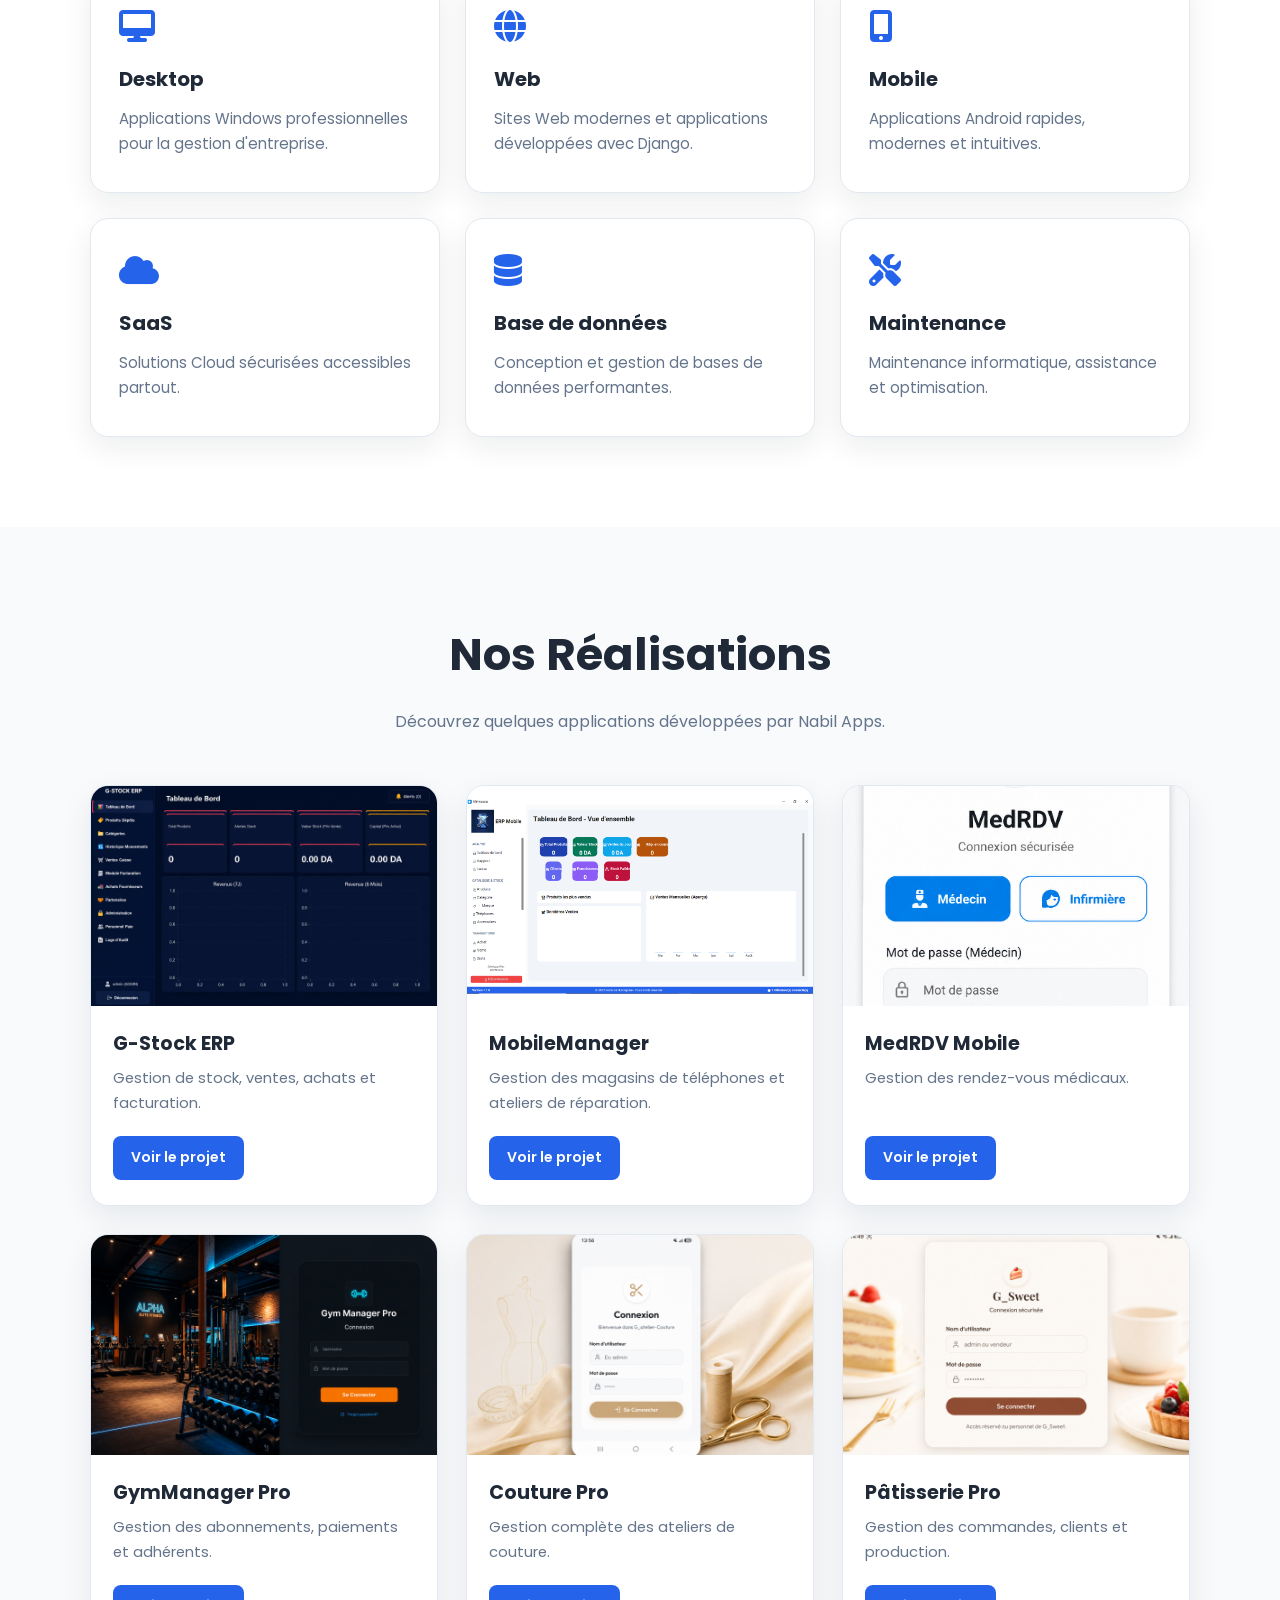
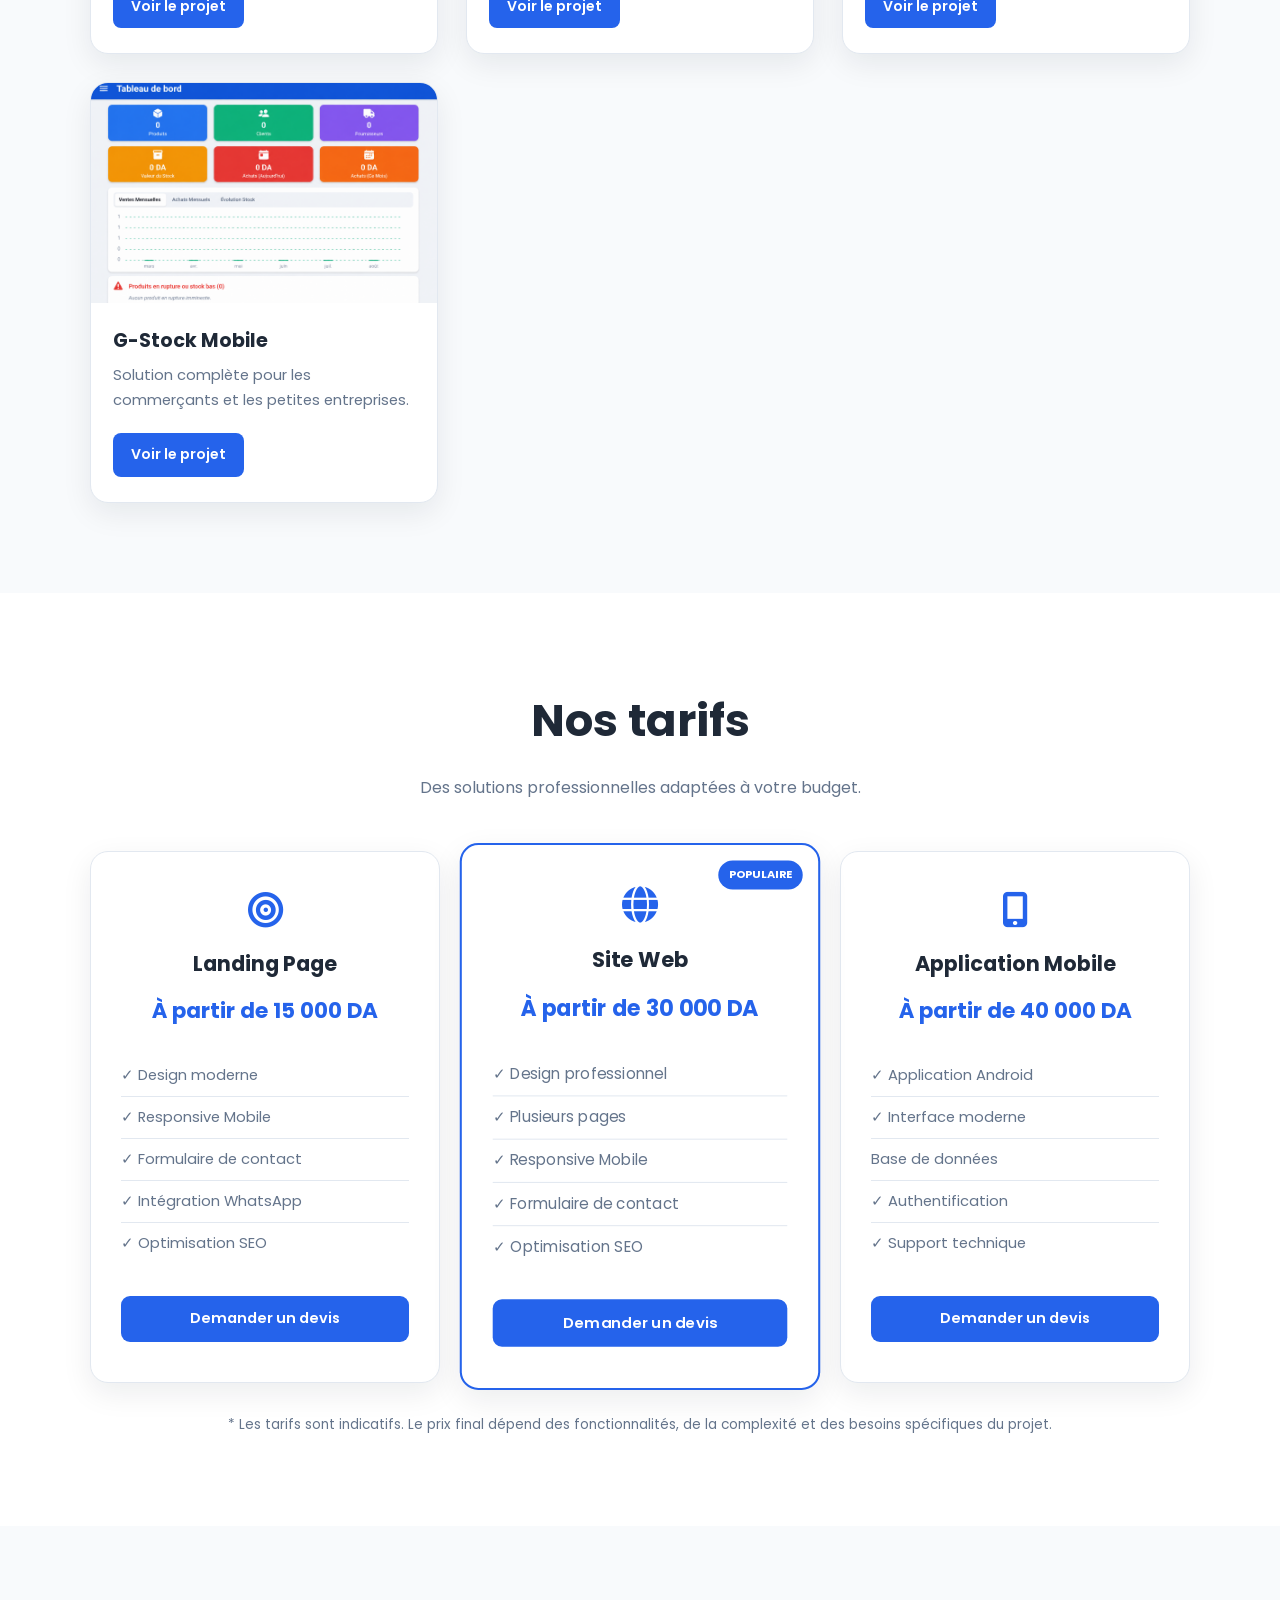
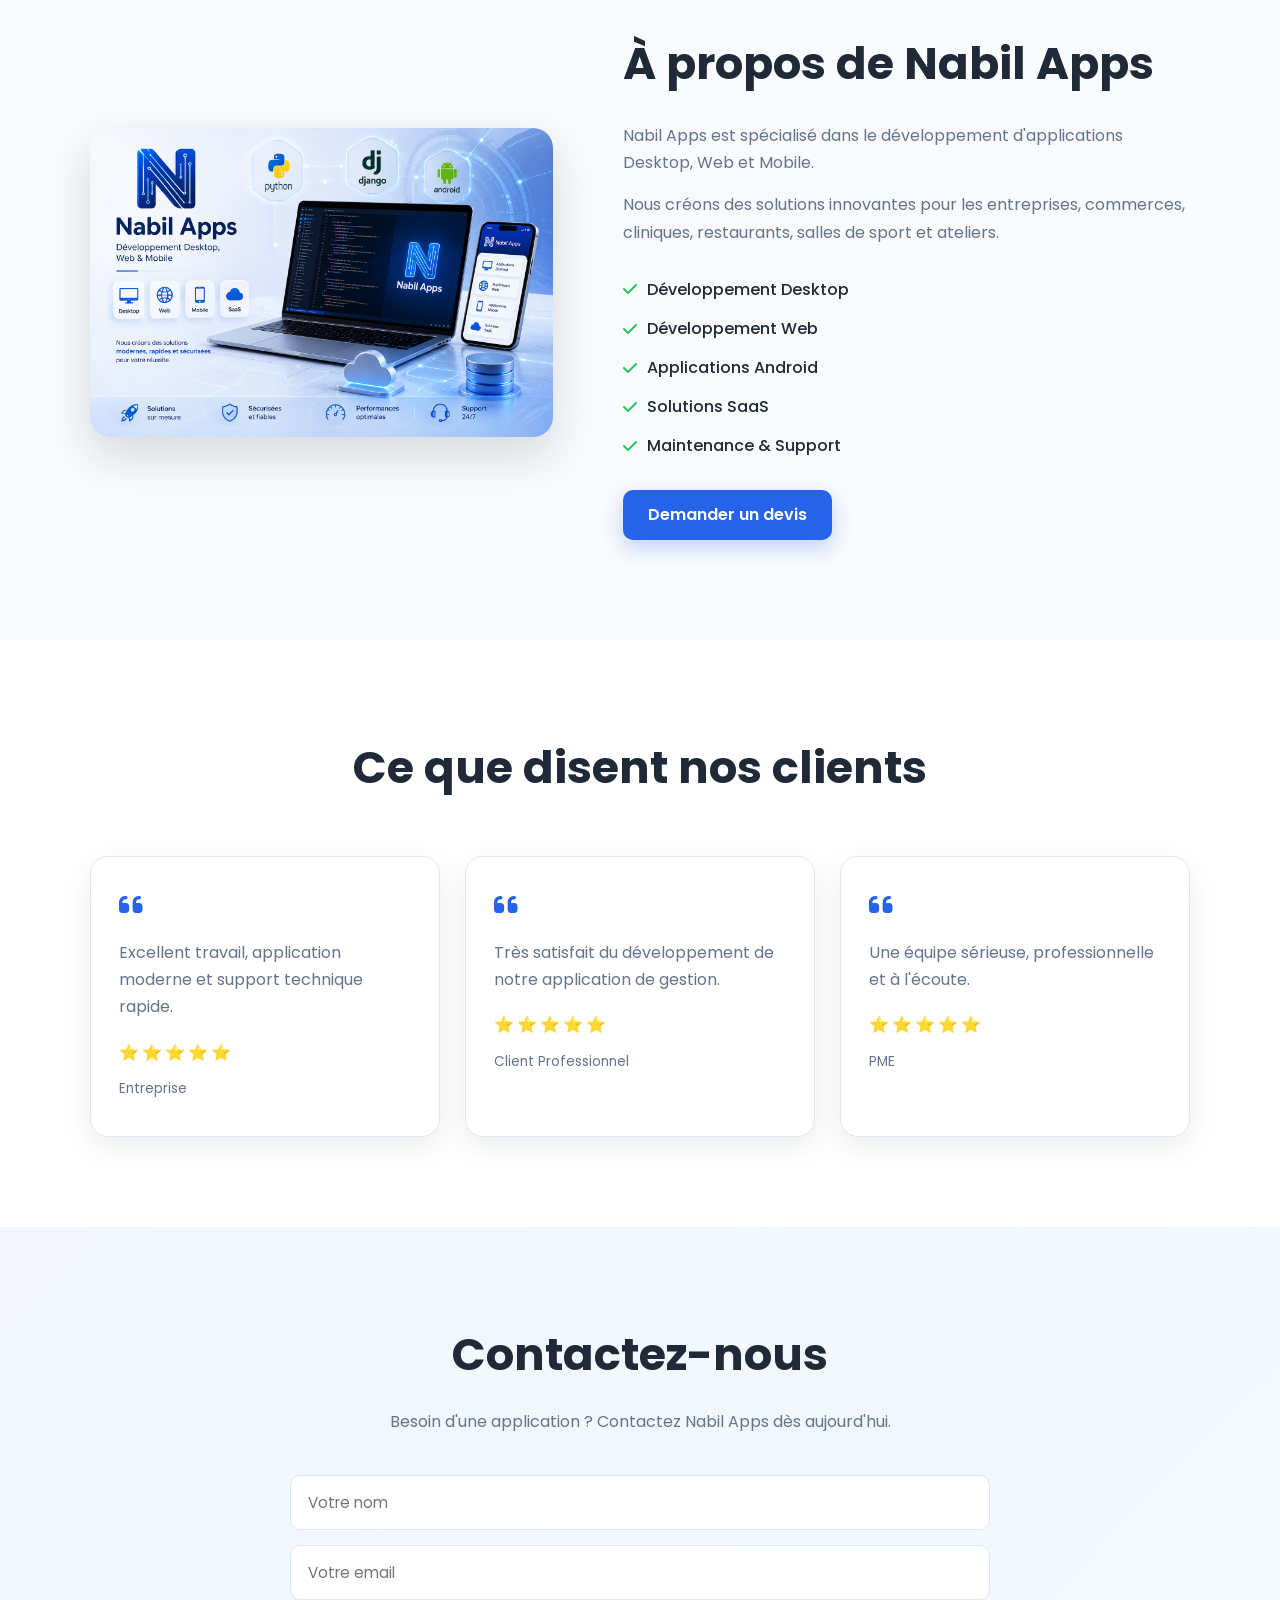
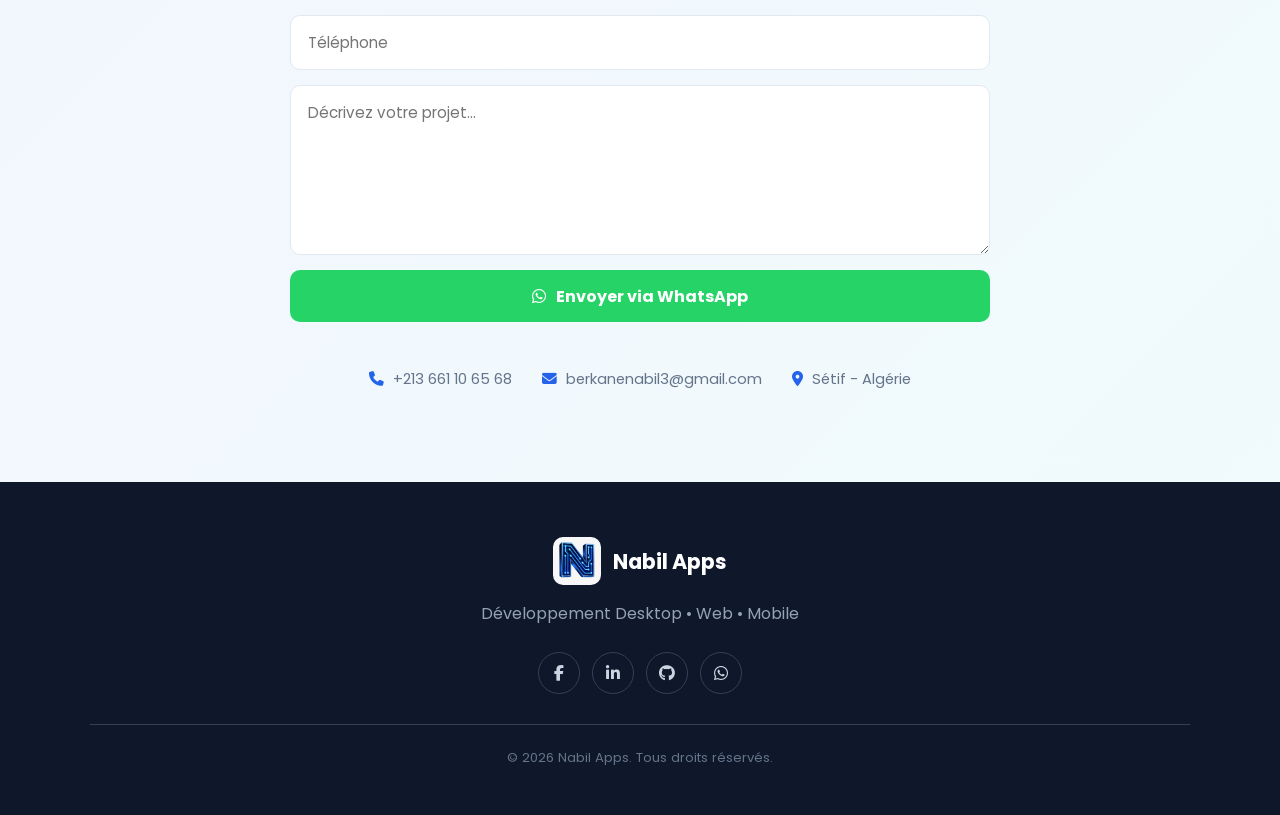
==== commit c058a4c6: "Modification" ====
--- a/index.html
+++ b/index.html
@@ -4,18 +4,30 @@
 <head>
 
     <meta charset="UTF-8">
-    <meta name="viewport" content="width=device-width, initial-scale=1.0">
+
+    <meta name="viewport"
+          content="width=device-width, initial-scale=1.0">
 
     <title>Nabil Apps | Développement Desktop, Web & Mobile</title>
 
     <meta name="description"
           content="Nabil Apps - Développement d'applications Desktop, Web et Mobile. Solutions professionnelles pour entreprises, commerces et particuliers.">
 
+    <meta name="keywords"
+          content="Nabil Apps, développement logiciel, application mobile, application web, Django, Flutter, Desktop, Algérie">
+
+    <meta name="author"
+          content="Nabil Apps">
+
     <link rel="stylesheet" href="style.css">
 
     <!-- Google Fonts -->
-    <link rel="preconnect" href="https://fonts.googleapis.com">
-    <link rel="preconnect" href="https://fonts.gstatic.com" crossorigin>
+    <link rel="preconnect"
+          href="https://fonts.googleapis.com">
+
+    <link rel="preconnect"
+          href="https://fonts.gstatic.com"
+          crossorigin>
 
     <link href="https://fonts.googleapis.com/css2?family=Poppins:wght@300;400;500;600;700&display=swap"
           rel="stylesheet">
@@ -26,89 +38,180 @@
 
 </head>
 
+
 <body>
 
-<!-- ================= HEADER ================= -->
+
+<!-- =====================================================
+     HEADER
+===================================================== -->
 
 <header>
 
     <div class="logo">
 
-        <img src="images/logo.png" alt="Nabil Apps">
+        <img src="images/logo.png"
+             alt="Nabil Apps Logo">
 
         <span>Nabil Apps</span>
 
     </div>
 
+
     <nav>
 
         <ul>
 
-            <li><a href="#home">Accueil</a></li>
-            <li><a href="#services">Services</a></li>
-            <li><a href="#portfolio">Portfolio</a></li>
-
-            <li><a href="#about">À propos</a></li>
-            <li><a href="#contact">Contact</a></li>
-            <li><a href="#pricing">Tarifs</a></li>
+            <li>
+                <a href="#home"
+                   data-i18n="navHome">
+                    Accueil
+                </a>
+            </li>
+
+            <li>
+                <a href="#services"
+                   data-i18n="navServices">
+                    Services
+                </a>
+            </li>
+
+            <li>
+                <a href="#portfolio"
+                   data-i18n="navPortfolio">
+                    Portfolio
+                </a>
+            </li>
+
+            <li>
+                <a href="#about"
+                   data-i18n="navAbout">
+                    À propos
+                </a>
+            </li>
+
+            <li>
+                <a href="#contact"
+                   data-i18n="navContact">
+                    Contact
+                </a>
+            </li>
+
+            <li>
+                <a href="#pricing"
+                   data-i18n="navPricing">
+                    Tarifs
+                </a>
+            </li>
+
         </ul>
+
     </nav>
 
+
+    <!-- HEADER ACTIONS -->
+
     <div class="header-actions">
 
-    <button id="theme-toggle" class="theme-toggle">
-
-        <i class="fas fa-moon"></i>
-
-    </button>
-
-<div class="language-dropdown">
-
-    <button type="button" class="language-btn" id="languageBtn">
-        <i class="fa-solid fa-globe"></i>
-        <span id="currentLanguage">FR</span>
-        <i class="fa-solid fa-chevron-down"></i>
-    </button>
-
-    <div class="language-menu" id="languageMenu">
-
-        <button type="button" class="lang-btn" data-lang="fr">
-            🇫🇷 Français
+
+        <!-- DARK MODE -->
+
+        <button id="theme-toggle"
+                class="theme-toggle"
+                type="button"
+                aria-label="Changer le thème">
+
+            <i class="fas fa-moon"></i>
+
         </button>
 
-        <button type="button" class="lang-btn" data-lang="en">
-            🇬🇧 English
-        </button>
-
-        <button type="button" class="lang-btn" data-lang="ar">
-            🇩🇿 العربية
-        </button>
+
+        <!-- LANGUAGE -->
+
+        <div class="language-dropdown">
+
+
+            <button type="button"
+                    class="language-btn"
+                    id="languageBtn">
+
+                <i class="fa-solid fa-globe"></i>
+
+                <span id="currentLanguage">
+                    FR
+                </span>
+
+                <i class="fa-solid fa-chevron-down"></i>
+
+            </button>
+
+
+            <div class="language-menu"
+                 id="languageMenu">
+
+
+                <button type="button"
+                        class="lang-btn"
+                        data-lang="fr">
+
+                    🇫🇷 Français
+
+                </button>
+
+
+                <button type="button"
+                        class="lang-btn"
+                        data-lang="en">
+
+                    🇬🇧 English
+
+                </button>
+
+
+                <button type="button"
+                        class="lang-btn"
+                        data-lang="ar">
+
+                    🇩🇿 العربية
+
+                </button>
+
+
+            </div>
+
+        </div>
 
     </div>
 
-</div>
-
-</div>
-
-
-
 </header>
 
-<!-- ================= HERO ================= -->
-
-<section class="hero" id="home">
+
+
+<!-- =====================================================
+     HERO
+===================================================== -->
+
+<section class="hero"
+         id="home">
+
 
     <div class="hero-content">
 
+
         <h1>
 
             Développement
+
             <span>Desktop</span>,
+
             <span>Web</span>
+
             &
+
             <span>Mobile</span>
 
         </h1>
+
 
         <p>
 
@@ -118,207 +221,650 @@
 
         </p>
 
+
         <div class="hero-buttons">
 
-            <a href="#portfolio" class="btn-primary">
+
+            <a href="#portfolio"
+               class="btn-primary"
+               data-i18n="heroProjects">
 
                 Voir nos réalisations
 
             </a>
 
-            <a href="#contact" class="btn-secondary">
+
+            <a href="#contact"
+               class="btn-secondary"
+               data-i18n="quote">
 
                 Demander un devis
 
             </a>
 
-        </div>
+
+        </div>
+
 
     </div>
 
+
     <div class="hero-image">
 
-        <img src="images/hero.png" alt="Nabil Apps">
+        <img src="images/hero.png"
+             alt="Développement d'applications Nabil Apps">
 
     </div>
 
+
 </section>
 
-<!-- ================= WHY CHOOSE US ================= -->
+
+
+<!-- =====================================================
+     WHY CHOOSE US
+===================================================== -->
 
 <section class="why-us">
 
-    <h2>Pourquoi choisir Nabil Apps ?</h2>
+
+    <h2 data-i18n="whyTitle">
+
+        Pourquoi choisir Nabil Apps ?
+
+    </h2>
+
 
     <div class="why-grid">
 
+
+        <!-- RAPIDITE -->
+
         <div class="why-card">
 
+
             <i class="fas fa-bolt"></i>
 
-            <h3>Rapidité</h3>
-
-            <p>
+
+            <h3 data-i18n="whySpeed">
+
+                Rapidité
+
+            </h3>
+
+
+            <p data-i18n="whySpeedText">
+
                 Livraison rapide et respect des délais.
-            </p>
-
-        </div>
+
+            </p>
+
+
+        </div>
+
+
+
+        <!-- SECURITE -->
 
         <div class="why-card">
 
+
             <i class="fas fa-shield-alt"></i>
 
-            <h3>Sécurité</h3>
-
-            <p>
+
+            <h3 data-i18n="whySecurity">
+
+                Sécurité
+
+            </h3>
+
+
+            <p data-i18n="whySecurityText">
+
                 Applications fiables, modernes et sécurisées.
-            </p>
-
-        </div>
+
+            </p>
+
+
+        </div>
+
+
+
+        <!-- SUPPORT -->
 
         <div class="why-card">
 
+
             <i class="fas fa-headset"></i>
 
-            <h3>Support</h3>
-
-            <p>
+
+            <h3 data-i18n="whySupport">
+
+                Support
+
+            </h3>
+
+
+            <p data-i18n="whySupportText">
+
                 Assistance technique avant et après livraison.
-            </p>
-
-        </div>
+
+            </p>
+
+
+        </div>
+
 
     </div>
 
 </section>
 
-<!-- ================= SERVICES ================= -->
-
-<section class="services" id="services">
-
-    <h2>Nos Services</h2>
-
-    <p class="section-subtitle">
+
+
+<!-- =====================================================
+     SERVICES
+===================================================== -->
+
+<section class="services"
+         id="services">
+
+
+    <h2 data-i18n="servicesTitle">
+
+        Nos Services
+
+    </h2>
+
+
+    <p class="section-subtitle"
+       data-i18n="servicesSubtitle">
+
         Des solutions informatiques adaptées à vos besoins.
+
     </p>
 
+
     <div class="services-grid">
 
+
+        <!-- DESKTOP -->
+
         <div class="service-card">
+
+
             <i class="fa-solid fa-desktop"></i>
-            <h3>Desktop</h3>
-            <p>Applications Windows professionnelles pour la gestion d'entreprise.</p>
-        </div>
+
+
+            <h3 data-i18n="desktop">
+
+                Desktop
+
+            </h3>
+
+
+            <p data-i18n="desktopText">
+
+                Applications Windows professionnelles
+                pour la gestion d'entreprise.
+
+            </p>
+
+
+        </div>
+
+
+
+        <!-- WEB -->
 
         <div class="service-card">
+
+
             <i class="fa-solid fa-globe"></i>
-            <h3>Web</h3>
-            <p>Sites Web modernes et applications développées avec Django.</p>
-        </div>
+
+
+            <h3 data-i18n="web">
+
+                Web
+
+            </h3>
+
+
+            <p data-i18n="webText">
+
+                Sites Web modernes et applications
+                développées avec Django.
+
+            </p>
+
+
+        </div>
+
+
+
+        <!-- MOBILE -->
 
         <div class="service-card">
+
+
             <i class="fa-solid fa-mobile-screen-button"></i>
-            <h3>Mobile</h3>
-            <p>Applications Android rapides, modernes et intuitives.</p>
-        </div>
+
+
+            <h3 data-i18n="mobile">
+
+                Mobile
+
+            </h3>
+
+
+            <p data-i18n="mobileText">
+
+                Applications Android rapides,
+                modernes et intuitives.
+
+            </p>
+
+
+        </div>
+
+
+
+        <!-- SAAS -->
 
         <div class="service-card">
+
+
             <i class="fa-solid fa-cloud"></i>
-            <h3>SaaS</h3>
-            <p>Solutions Cloud sécurisées accessibles partout.</p>
-        </div>
+
+
+            <h3 data-i18n="saas">
+
+                SaaS
+
+            </h3>
+
+
+            <p data-i18n="saasText">
+
+                Solutions Cloud sécurisées
+                accessibles partout.
+
+            </p>
+
+
+        </div>
+
+
+
+        <!-- DATABASE -->
 
         <div class="service-card">
+
+
             <i class="fa-solid fa-database"></i>
-            <h3>Base de données</h3>
-            <p>Conception et gestion de bases de données performantes.</p>
-        </div>
+
+
+            <h3 data-i18n="database">
+
+                Base de données
+
+            </h3>
+
+
+            <p data-i18n="databaseText">
+
+                Conception et gestion de bases
+                de données performantes.
+
+            </p>
+
+
+        </div>
+
+
+
+        <!-- MAINTENANCE -->
 
         <div class="service-card">
+
+
             <i class="fa-solid fa-screwdriver-wrench"></i>
-            <h3>Maintenance</h3>
-            <p>Maintenance informatique, assistance et optimisation.</p>
-        </div>
+
+
+            <h3 data-i18n="maintenance">
+
+                Maintenance
+
+            </h3>
+
+
+            <p data-i18n="maintenanceText">
+
+                Maintenance informatique,
+                assistance et optimisation.
+
+            </p>
+
+
+        </div>
+
 
     </div>
 
 </section>
 
-<!-- ================= PORTFOLIO ================= -->
-
-<section class="portfolio" id="portfolio">
-
-    <h2>Nos Réalisations</h2>
-
-    <p class="portfolio-subtitle">
-        Découvrez quelques applications développées par Nabil Apps.
+
+
+<!-- =====================================================
+     PORTFOLIO
+===================================================== -->
+
+<section class="portfolio"
+         id="portfolio">
+
+
+    <h2 data-i18n="portfolioTitle">
+
+        Nos Réalisations
+
+    </h2>
+
+
+    <p class="portfolio-subtitle"
+       data-i18n="portfolioSubtitle">
+
+        Découvrez quelques applications développées
+        par Nabil Apps.
+
     </p>
 
+
     <div class="portfolio-grid">
 
+
+        <!-- G-STOCK -->
+
         <div class="portfolio-card">
-            <img src="images/gstock.png" alt="G-Stock">
-            <h3>G-Stock_ERP</h3>
-            <p>Gestion de stock, ventes, achats et facturation.</p>
-            <a href="projects/gstock.html" class="btn-project">Voir le projet</a>
-        </div>
+
+
+            <img src="images/gstock.png"
+                 alt="G-Stock ERP">
+
+
+            <h3>
+
+                G-Stock ERP
+
+            </h3>
+
+
+            <p data-i18n="gstockText">
+
+                Gestion de stock, ventes,
+                achats et facturation.
+
+            </p>
+
+
+            <a href="projects/gstock.html"
+               class="btn-project"
+               data-i18n="viewProject">
+
+                Voir le projet
+
+            </a>
+
+
+        </div>
+
+
+
+        <!-- MOBILE MANAGER -->
 
         <div class="portfolio-card">
-            <img src="images/mobilemanager-dashboard.png" alt="MobileManager">
-            <h3>MobileManager</h3>
-            <p>Gestion des magasins de téléphones et ateliers de réparation.</p>
-            <a href="projects/mobilemanager.html" class="btn-project">Voir le projet</a>
-        </div>
+
+
+            <img src="images/mobilemanager-dashboard.png"
+                 alt="MobileManager">
+
+
+            <h3>
+
+                MobileManager
+
+            </h3>
+
+
+            <p data-i18n="mobilemanagerText">
+
+                Gestion des magasins de téléphones
+                et ateliers de réparation.
+
+            </p>
+
+
+            <a href="projects/mobilemanager.html"
+               class="btn-project"
+               data-i18n="viewProject">
+
+                Voir le projet
+
+            </a>
+
+
+        </div>
+
+
+
+        <!-- MEDRDV -->
 
         <div class="portfolio-card">
-            <img src="images/medrdv.png" alt="MedRDV Mobile">
-            <h3>MedRDV Mobile</h3>
-            <p>Gestion des rendez-vous médicaux.</p>
-            <a href="projects/MedRDVMobile.html" class="btn-project">Voir le projet</a>
-        </div>
+
+
+            <img src="images/medrdv.png"
+                 alt="MedRDV Mobile">
+
+
+            <h3>
+
+                MedRDV Mobile
+
+            </h3>
+
+
+            <p data-i18n="medrdvText">
+
+                Gestion des rendez-vous médicaux.
+
+            </p>
+
+
+            <a href="projects/MedRDVMobile.html"
+               class="btn-project"
+               data-i18n="viewProject">
+
+                Voir le projet
+
+            </a>
+
+
+        </div>
+
+
+
+        <!-- GYM MANAGER -->
 
         <div class="portfolio-card">
-            <img src="images/gymmanager.png" alt="GymManager Pro">
-            <h3>GymManager Pro</h3>
-            <p>Gestion des abonnements, paiements et adhérents.</p>
-            <a href="projects/GymManager.html" class="btn-project">Voir le projet</a>
-        </div>
+
+
+            <img src="images/gymmanager.png"
+                 alt="GymManager Pro">
+
+
+            <h3>
+
+                GymManager Pro
+
+            </h3>
+
+
+            <p data-i18n="gymmanagerText">
+
+                Gestion des abonnements,
+                paiements et adhérents.
+
+            </p>
+
+
+            <a href="projects/GymManager.html"
+               class="btn-project"
+               data-i18n="viewProject">
+
+                Voir le projet
+
+            </a>
+
+
+        </div>
+
+
+
+        <!-- COUTURE -->
 
         <div class="portfolio-card">
-            <img src="images/couture.png" alt="Couture Pro">
-            <h3>Couture Pro</h3>
-            <p>Gestion complète des ateliers de couture.</p>
-            <a href="projects/couture.html" class="btn-project">Voir le projet</a>
-        </div>
+
+
+            <img src="images/couture.png"
+                 alt="Couture Pro">
+
+
+            <h3>
+
+                Couture Pro
+
+            </h3>
+
+
+            <p data-i18n="coutureText">
+
+                Gestion complète des ateliers
+                de couture.
+
+            </p>
+
+
+            <a href="projects/couture.html"
+               class="btn-project"
+               data-i18n="viewProject">
+
+                Voir le projet
+
+            </a>
+
+
+        </div>
+
+
+
+        <!-- PATISSERIE -->
 
         <div class="portfolio-card">
-            <img src="images/patisserie.png" alt="Pâtisserie Pro">
-            <h3>Pâtisserie Pro</h3>
-            <p>Gestion des commandes, clients et production.</p>
-            <a href="projects/patisserie.html" class="btn-project">Voir le projet</a>
-        </div>
+
+
+            <img src="images/patisserie.png"
+                 alt="Pâtisserie Pro">
+
+
+            <h3>
+
+                Pâtisserie Pro
+
+            </h3>
+
+
+            <p data-i18n="patisserieText">
+
+                Gestion des commandes,
+                clients et production.
+
+            </p>
+
+
+            <a href="projects/patisserie.html"
+               class="btn-project"
+               data-i18n="viewProject">
+
+                Voir le projet
+
+            </a>
+
+
+        </div>
+
+
+
+        <!-- G-STOCK MOBILE -->
 
         <div class="portfolio-card">
-            <img src="images/gstock-mobile-dashbord.png" alt="G-Stock Mobile">
-            <h3>G-Stock Mobile</h3>
-            <p>Solution complète pour les commerçants et aux petites entreprises.</p>
-            <a href="projects/gstock-mobile.html" class="btn-project">Voir le projet</a>
-        </div>
+
+
+            <img src="images/gstock-mobile-dashbord.png"
+                 alt="G-Stock Mobile">
+
+
+            <h3>
+
+                G-Stock Mobile
+
+            </h3>
+
+
+            <p data-i18n="restaurantText">
+
+                Solution complète pour les commerçants
+                et les petites entreprises.
+
+            </p>
+
+
+            <a href="projects/gstock-mobile.html"
+               class="btn-project"
+               data-i18n="viewProject">
+
+                Voir le projet
+
+            </a>
+
+
+        </div>
+
 
     </div>
 
 </section>
 
-<!-- ==================== TARIFS ==================== -->
-
-<section id="pricing" class="pricing">
+
+
+<!-- =====================================================
+     PRICING
+===================================================== -->
+
+<section id="pricing"
+         class="pricing">
+
 
     <h2 data-i18n="pricingTitle">
+
         Nos tarifs
+
     </h2>
 
-    <p class="section-subtitle" data-i18n="pricingSubtitle">
-        Des solutions professionnelles adaptées à votre budget.
+
+    <p class="section-subtitle"
+       data-i18n="pricingSubtitle">
+
+        Des solutions professionnelles adaptées
+        à votre budget.
+
     </p>
 
 
@@ -329,39 +875,65 @@
 
         <div class="pricing-card">
 
+
             <i class="fa-solid fa-bullseye"></i>
 
+
             <h3 data-i18n="landingPage">
+
                 Landing Page
-            </h3>
-
-            <p class="price" data-i18n="landingPrice">
+
+            </h3>
+
+
+            <p class="price"
+               data-i18n="landingPrice">
+
                 À partir de 15 000 DA
-            </p>
+
+            </p>
+
 
             <ul>
 
+
                 <li data-i18n="modernDesign">
+
                     ✓ Design moderne
+
                 </li>
 
+
                 <li data-i18n="responsiveMobile">
+
                     ✓ Responsive Mobile
+
                 </li>
 
+
                 <li data-i18n="contactForm">
+
                     ✓ Formulaire de contact
+
                 </li>
 
+
                 <li data-i18n="whatsappIntegration">
+
                     ✓ Intégration WhatsApp
+
                 </li>
 
+
                 <li data-i18n="seoOptimization">
+
                     ✓ Optimisation SEO
+
                 </li>
 
+
             </ul>
+
 
             <a href="#contact"
                class="pricing-btn"
@@ -371,50 +943,82 @@
 
             </a>
 
-        </div>
+
+        </div>
+
 
 
         <!-- WEBSITE -->
 
         <div class="pricing-card featured">
 
-            <span class="popular" data-i18n="popular">
+
+            <span class="popular"
+                  data-i18n="popular">
+
                 POPULAIRE
+
             </span>
 
+
             <i class="fa-solid fa-globe"></i>
 
+
             <h3 data-i18n="website">
+
                 Site Web
-            </h3>
-
-            <p class="price" data-i18n="websitePrice">
+
+            </h3>
+
+
+            <p class="price"
+               data-i18n="websitePrice">
+
                 À partir de 30 000 DA
-            </p>
+
+            </p>
+
 
             <ul>
 
+
                 <li data-i18n="professionalDesign">
+
                     ✓ Design professionnel
+
                 </li>
 
+
                 <li data-i18n="multiplePages">
+
                     ✓ Plusieurs pages
+
                 </li>
 
+
                 <li data-i18n="responsiveMobile">
+
                     ✓ Responsive Mobile
+
                 </li>
 
+
                 <li data-i18n="contactForm">
+
                     ✓ Formulaire de contact
+
                 </li>
 
+
                 <li data-i18n="seoOptimization">
+
                     ✓ Optimisation SEO
+
                 </li>
 
+
             </ul>
+
 
             <a href="#contact"
                class="pricing-btn"
@@ -424,46 +1028,74 @@
 
             </a>
 
-        </div>
-
-
-        <!-- MOBILE -->
+
+        </div>
+
+
+
+        <!-- MOBILE APP -->
 
         <div class="pricing-card">
 
+
             <i class="fa-solid fa-mobile-screen-button"></i>
 
+
             <h3 data-i18n="mobileApp">
+
                 Application Mobile
-            </h3>
-
-            <p class="price" data-i18n="mobilePrice">
+
+            </h3>
+
+
+            <p class="price"
+               data-i18n="mobilePrice">
+
                 À partir de 40 000 DA
-            </p>
+
+            </p>
+
 
             <ul>
 
+
                 <li data-i18n="androidApp">
+
                     ✓ Application Android
+
                 </li>
 
+
                 <li data-i18n="modernInterface">
+
                     ✓ Interface moderne
+
                 </li>
 
+
                 <li data-i18n="database">
+
                     ✓ Base de données
+
                 </li>
 
+
                 <li data-i18n="authentication">
+
                     ✓ Authentification
+
                 </li>
 
+
                 <li data-i18n="technicalSupport">
+
                     ✓ Support technique
+
                 </li>
 
+
             </ul>
+
 
             <a href="#contact"
                class="pricing-btn"
@@ -473,7 +1105,9 @@
 
             </a>
 
-        </div>
+
+        </div>
+
 
     </div>
 
@@ -482,221 +1116,512 @@
        data-i18n="pricingNote">
 
         * Les tarifs sont indicatifs. Le prix final dépend
-        des fonctionnalités et des besoins spécifiques du projet.
+        des fonctionnalités, de la complexité et des besoins
+        spécifiques du projet.
 
     </p>
 
+
 </section>
 
 
 
-
-
-
-
-<!-- ================= ABOUT ================= -->
-
-<section class="about" id="about">
+<!-- =====================================================
+     ABOUT
+===================================================== -->
+
+<section class="about"
+         id="about">
+
 
     <div class="about-image">
-        <img src="images/about.png" alt="Nabil Apps">
+
+
+        <img src="images/about.png"
+             alt="À propos de Nabil Apps">
+
+
     </div>
 
+
     <div class="about-content">
 
-        <h2>À propos de Nabil Apps</h2>
-
-        <p>
+
+        <h2 data-i18n="aboutTitle">
+
+            À propos de Nabil Apps
+
+        </h2>
+
+
+        <p data-i18n="aboutText1">
+
             Nabil Apps est spécialisé dans le développement
             d'applications Desktop, Web et Mobile.
+
         </p>
 
-        <p>
-            Nous créons des solutions innovantes pour les entreprises,
-            commerces, cliniques, restaurants, salles de sport et ateliers.
+
+        <p data-i18n="aboutText2">
+
+            Nous créons des solutions innovantes pour les
+            entreprises, commerces, cliniques, restaurants,
+            salles de sport et ateliers.
+
         </p>
 
+
         <div class="about-list">
 
-            <div><i class="fa-solid fa-check"></i> Développement Desktop</div>
-            <div><i class="fa-solid fa-check"></i> Développement Web</div>
-            <div><i class="fa-solid fa-check"></i> Applications Android</div>
-            <div><i class="fa-solid fa-check"></i> Solutions SaaS</div>
-            <div><i class="fa-solid fa-check"></i> Maintenance & Support</div>
-
-        </div>
-
-        <a href="#contact" class="btn-primary">
+
+            <div>
+
+                <i class="fa-solid fa-check"></i>
+
+                Développement Desktop
+
+            </div>
+
+
+            <div>
+
+                <i class="fa-solid fa-check"></i>
+
+                Développement Web
+
+            </div>
+
+
+            <div>
+
+                <i class="fa-solid fa-check"></i>
+
+                Applications Android
+
+            </div>
+
+
+            <div>
+
+                <i class="fa-solid fa-check"></i>
+
+                Solutions SaaS
+
+            </div>
+
+
+            <div>
+
+                <i class="fa-solid fa-check"></i>
+
+                Maintenance & Support
+
+            </div>
+
+
+        </div>
+
+
+        <a href="#contact"
+           class="btn-primary"
+           data-i18n="quote">
+
             Demander un devis
+
         </a>
 
+
     </div>
 
+
 </section>
 
-<!-- ================= TESTIMONIALS ================= -->
+
+
+<!-- =====================================================
+     TESTIMONIALS
+===================================================== -->
 
 <section class="testimonials">
 
-    <h2>Ce que disent nos clients</h2>
+
+    <h2 data-i18n="testimonialsTitle">
+
+        Ce que disent nos clients
+
+    </h2>
+
 
     <div class="testimonial-grid">
 
+
+        <!-- TESTIMONIAL 1 -->
+
         <div class="testimonial-card">
+
+
             <i class="fa-solid fa-quote-left"></i>
 
-            <p>
-                Excellent travail, application moderne et support technique rapide.
-            </p>
-
-            <h4>⭐⭐⭐⭐⭐</h4>
-
-            <span>Entreprise</span>
-
-        </div>
+
+            <p data-i18n="testimonial1">
+
+                Excellent travail, application moderne
+                et support technique rapide.
+
+            </p>
+
+
+            <h4>
+
+                ⭐⭐⭐⭐⭐
+
+            </h4>
+
+
+            <span data-i18n="company">
+
+                Entreprise
+
+            </span>
+
+
+        </div>
+
+
+
+        <!-- TESTIMONIAL 2 -->
 
         <div class="testimonial-card">
+
+
             <i class="fa-solid fa-quote-left"></i>
 
-            <p>
-                Très satisfait du développement de notre application de gestion.
-            </p>
-
-            <h4>⭐⭐⭐⭐⭐</h4>
-
-            <span>Client Professionnel</span>
-
-        </div>
+
+            <p data-i18n="testimonial2">
+
+                Très satisfait du développement
+                de notre application de gestion.
+
+            </p>
+
+
+            <h4>
+
+                ⭐⭐⭐⭐⭐
+
+            </h4>
+
+
+            <span data-i18n="professionalClient">
+
+                Client Professionnel
+
+            </span>
+
+
+        </div>
+
+
+
+        <!-- TESTIMONIAL 3 -->
 
         <div class="testimonial-card">
+
+
             <i class="fa-solid fa-quote-left"></i>
 
-            <p>
-                Une équipe sérieuse, professionnelle et à l'écoute.
-            </p>
-
-            <h4>⭐⭐⭐⭐⭐</h4>
-
-            <span>PME</span>
-
-        </div>
+
+            <p data-i18n="testimonial3">
+
+                Une équipe sérieuse,
+                professionnelle et à l'écoute.
+
+            </p>
+
+
+            <h4>
+
+                ⭐⭐⭐⭐⭐
+
+            </h4>
+
+
+            <span data-i18n="sme">
+
+                PME
+
+            </span>
+
+
+        </div>
+
 
     </div>
 
 </section>
 
-<!-- ================= CONTACT ================= -->
-
-<section class="contact" id="contact">
-
-    <h2>Contactez-nous</h2>
-
-    <p>
-        Besoin d'une application ? Contactez Nabil Apps dès aujourd'hui.
+
+
+<!-- =====================================================
+     CONTACT
+===================================================== -->
+
+<section class="contact"
+         id="contact">
+
+
+    <h2 data-i18n="contactTitle">
+
+        Contactez-nous
+
+    </h2>
+
+
+    <p data-i18n="contactText">
+
+        Besoin d'une application ?
+        Contactez Nabil Apps dès aujourd'hui.
+
     </p>
 
-    <form class="contact-form" id="contactForm">
-
-         <input
+
+    <form class="contact-form"
+          id="contactForm">
+
+
+        <!-- NAME -->
+
+        <input
             type="text"
             id="contactName"
+            name="name"
             placeholder="Votre nom"
+            autocomplete="name"
             required
-         >
-
-         <input
-           type="email"
-           id="contactEmail"
-           placeholder="Votre email"
-           required
-         >
-
-         <input
-           type="tel"
-           id="contactPhone"
-           placeholder="Téléphone"
-         >
-
-         <textarea
+        >
+
+
+        <!-- EMAIL -->
+
+        <input
+            type="email"
+            id="contactEmail"
+            name="email"
+            placeholder="Votre email"
+            autocomplete="email"
+            required
+        >
+
+
+        <!-- PHONE -->
+
+        <input
+            type="tel"
+            id="contactPhone"
+            name="phone"
+            placeholder="Téléphone"
+            autocomplete="tel"
+        >
+
+
+        <!-- PROJECT -->
+
+        <textarea
             id="contactProject"
+            name="project"
             placeholder="Décrivez votre projet..."
             rows="6"
-         ></textarea>
-
-         <button type="button" id="sendWhatsAppBtn">
-         <i class="fab fa-whatsapp"></i>
-            Envoyer via WhatsApp
-         </button>
+        ></textarea>
+
+
+        <!-- WHATSAPP -->
+
+        <button type="submit"
+                id="sendWhatsAppBtn">
+
+            <i class="fab fa-whatsapp"></i>
+
+            <span data-i18n="send">
+
+                Envoyer
+
+            </span>
+
+        </button>
+
+
     </form>
 
+
+    <!-- CONTACT INFORMATION -->
+
     <div class="contact-info">
 
+
         <p>
+
             <i class="fa-solid fa-phone"></i>
-            +213 661106568
+
+            +213 661 10 65 68
+
         </p>
 
+
         <p>
+
             <i class="fa-solid fa-envelope"></i>
+
             berkanenabil3@gmail.com
+
         </p>
 
+
         <p>
+
             <i class="fa-solid fa-location-dot"></i>
-            Sétif - Algérie
+
+            <span data-i18n="location">
+
+                Sétif - Algérie
+
+            </span>
+
         </p>
 
+
     </div>
 
+
 </section>
 
-<!-- ================= FOOTER ================= -->
+
+
+<!-- =====================================================
+     FOOTER
+===================================================== -->
 
 <footer>
 
+
     <div class="footer-logo">
 
-        <img src="images/logo.png" alt="Nabil Apps">
-
-        <h3>Nabil Apps</h3>
+
+        <img src="images/logo.png"
+             alt="Nabil Apps">
+
+
+        <h3>
+
+            Nabil Apps
+
+        </h3>
+
 
     </div>
 
+
     <p>
-        Développement Desktop • Web • Mobile
+
+        <span data-i18n="footerDescription">
+
+            Développement Desktop • Web • Mobile
+
+        </span>
+
     </p>
 
+
+    <!-- SOCIAL NETWORKS -->
+
     <div class="footer-social">
 
-        <a href="https://www.facebook.com/share/1VxiBDFbxY/"><i class="fab fa-facebook-f"></i></a>
-
-        <a href="https://www.linkedin.com/in/nabil-berkane-8a10b11a3"><i class="fab fa-linkedin-in"></i></a>
-
-        <a href="https://www.linkedin.com/in/nabil-berkane-8a10b11a3"><i class="fab fa-github"></i></a>
-
-        <a href="213661106568"><i class="fab fa-whatsapp"></i></a>
+
+        <!-- FACEBOOK -->
+
+        <a href="https://www.facebook.com/share/1VxiBDFbxY/"
+           target="_blank"
+           rel="noopener noreferrer"
+           aria-label="Facebook">
+
+            <i class="fab fa-facebook-f"></i>
+
+        </a>
+
+
+        <!-- LINKEDIN -->
+
+        <a href="https://www.linkedin.com/in/nabil-berkane-8a10b11a3"
+           target="_blank"
+           rel="noopener noreferrer"
+           aria-label="LinkedIn">
+
+            <i class="fab fa-linkedin-in"></i>
+
+        </a>
+
+
+        <!-- GITHUB -->
+
+        <a href="https://github.com/"
+           target="_blank"
+           rel="noopener noreferrer"
+           aria-label="GitHub">
+
+            <i class="fab fa-github"></i>
+
+        </a>
+
+
+        <!-- WHATSAPP -->
+
+        <a href="https://wa.me/213661106568"
+           target="_blank"
+           rel="noopener noreferrer"
+           aria-label="WhatsApp">
+
+            <i class="fab fa-whatsapp"></i>
+
+        </a>
+
 
     </div>
 
-    <p class="copyright">
+
+    <p class="copyright"
+       data-i18n="copyright">
 
         © 2026 Nabil Apps. Tous droits réservés.
 
     </p>
 
+
 </footer>
 
-<!-- ================= WHATSAPP FLOAT ================= -->
+
+
+<!-- =====================================================
+     FLOATING WHATSAPP
+===================================================== -->
 
 <a href="https://wa.me/213661106568"
    class="whatsapp-float"
-   target="_blank">
+   target="_blank"
+   rel="noopener noreferrer"
+   aria-label="WhatsApp">
 
     <i class="fab fa-whatsapp"></i>
 
 </a>
 
+
+
+<!-- =====================================================
+     JAVASCRIPT
+===================================================== -->
+
 <script src="script.js"></script>
 
+
 </body>
+
 </html>
--- a/style.css
+++ b/style.css
@@ -0,0 +1,2365 @@
+/* =========================================================
+   NABIL APPS
+   STYLE.CSS
+   Desktop • Web • Mobile
+   FR / EN / AR
+   Dark Mode + RTL
+========================================================= */
+
+
+/* =========================================================
+   GOOGLE / GLOBAL
+========================================================= */
+
+* {
+    margin: 0;
+    padding: 0;
+    box-sizing: border-box;
+}
+
+
+html {
+    scroll-behavior: smooth;
+    scroll-padding-top: 90px;
+}
+
+
+body {
+    font-family: "Poppins", sans-serif;
+    background: #ffffff;
+    color: #1f2937;
+    line-height: 1.7;
+    transition:
+        background 0.3s ease,
+        color 0.3s ease;
+}
+
+
+img {
+    max-width: 100%;
+    display: block;
+}
+
+
+a {
+    text-decoration: none;
+    color: inherit;
+}
+
+
+button,
+input,
+textarea {
+    font-family: inherit;
+}
+
+
+button {
+    cursor: pointer;
+}
+
+
+section {
+    width: 100%;
+}
+
+
+::selection {
+    background: #2563eb;
+    color: #ffffff;
+}
+
+
+
+/* =========================================================
+   VARIABLES
+========================================================= */
+
+:root {
+
+    --primary: #2563eb;
+    --primary-dark: #1d4ed8;
+    --secondary: #06b6d4;
+
+    --accent: #22c55e;
+
+    --text: #1f2937;
+    --text-light: #64748b;
+
+    --background: #ffffff;
+    --background-soft: #f8fafc;
+
+    --card: #ffffff;
+
+    --border: #e2e8f0;
+
+    --header: rgba(255, 255, 255, 0.95);
+
+    --shadow:
+        0 10px 30px rgba(15, 23, 42, 0.08);
+
+    --shadow-hover:
+        0 18px 45px rgba(15, 23, 42, 0.14);
+
+    --radius: 18px;
+
+    --transition: 0.3s ease;
+}
+
+
+
+/* =========================================================
+   DARK MODE
+========================================================= */
+
+body.dark {
+
+    --text: #e5e7eb;
+
+    --text-light: #94a3b8;
+
+    --background: #0f172a;
+
+    --background-soft: #111827;
+
+    --card: #1e293b;
+
+    --border: #334155;
+
+    --header: rgba(15, 23, 42, 0.96);
+
+    --shadow:
+        0 10px 30px rgba(0, 0, 0, 0.25);
+
+    --shadow-hover:
+        0 18px 45px rgba(0, 0, 0, 0.35);
+}
+
+
+body.dark header {
+    border-bottom-color: #334155;
+}
+
+
+body.dark .service-card,
+body.dark .portfolio-card,
+body.dark .pricing-card,
+body.dark .testimonial-card,
+body.dark .why-card {
+    background: #1e293b;
+}
+
+
+body.dark input,
+body.dark textarea {
+    background: #1e293b;
+    color: #ffffff;
+    border-color: #475569;
+}
+
+
+body.dark input::placeholder,
+body.dark textarea::placeholder {
+    color: #94a3b8;
+}
+
+
+
+/* =========================================================
+   CONTAINER
+========================================================= */
+
+.container {
+    width: min(1180px, 92%);
+    margin: auto;
+}
+
+
+
+/* =========================================================
+   HEADER
+========================================================= */
+
+header {
+
+    position: sticky;
+
+    top: 0;
+
+    z-index: 1000;
+
+    width: 100%;
+
+    min-height: 76px;
+
+    padding: 0 5%;
+
+    display: flex;
+
+    align-items: center;
+
+    justify-content: space-between;
+
+    gap: 25px;
+
+    background: var(--header);
+
+    backdrop-filter: blur(12px);
+
+    -webkit-backdrop-filter: blur(12px);
+
+    border-bottom: 1px solid var(--border);
+
+    transition:
+        background var(--transition),
+        border-color var(--transition);
+}
+
+
+
+/* =========================================================
+   LOGO
+========================================================= */
+
+.logo {
+
+    display: flex;
+
+    align-items: center;
+
+    gap: 10px;
+
+    flex-shrink: 0;
+}
+
+
+.logo img {
+
+    width: 46px;
+
+    height: 46px;
+
+    object-fit: contain;
+
+    border-radius: 10px;
+}
+
+
+.logo span {
+
+    font-size: 1.25rem;
+
+    font-weight: 700;
+
+    color: var(--primary);
+
+    white-space: nowrap;
+}
+
+
+
+/* =========================================================
+   NAVIGATION
+========================================================= */
+
+nav ul {
+
+    list-style: none;
+
+    display: flex;
+
+    align-items: center;
+
+    gap: 26px;
+}
+
+
+nav a {
+
+    position: relative;
+
+    font-size: 0.94rem;
+
+    font-weight: 500;
+
+    color: var(--text);
+
+    transition:
+        color var(--transition);
+}
+
+
+nav a::after {
+
+    content: "";
+
+    position: absolute;
+
+    left: 0;
+
+    bottom: -7px;
+
+    width: 0;
+
+    height: 2px;
+
+    background: var(--primary);
+
+    border-radius: 5px;
+
+    transition: width var(--transition);
+}
+
+
+nav a:hover {
+
+    color: var(--primary);
+}
+
+
+nav a:hover::after {
+
+    width: 100%;
+}
+
+
+
+/* =========================================================
+   HEADER ACTIONS
+========================================================= */
+
+.header-actions {
+
+    display: flex;
+
+    align-items: center;
+
+    gap: 10px;
+}
+
+
+
+/* =========================================================
+   THEME BUTTON
+========================================================= */
+
+.theme-toggle {
+
+    width: 42px;
+
+    height: 42px;
+
+    border: 1px solid var(--border);
+
+    border-radius: 50%;
+
+    display: flex;
+
+    align-items: center;
+
+    justify-content: center;
+
+    background: var(--card);
+
+    color: var(--text);
+
+    transition:
+        transform var(--transition),
+        background var(--transition),
+        color var(--transition);
+}
+
+
+.theme-toggle:hover {
+
+    transform: rotate(15deg);
+
+    color: var(--primary);
+}
+
+
+
+/* =========================================================
+   LANGUAGE DROPDOWN
+========================================================= */
+
+.language-dropdown {
+
+    position: relative;
+}
+
+
+.language-btn {
+
+    min-width: 78px;
+
+    height: 42px;
+
+    padding: 0 12px;
+
+    display: flex;
+
+    align-items: center;
+
+    justify-content: center;
+
+    gap: 7px;
+
+    border: 1px solid var(--border);
+
+    border-radius: 10px;
+
+    background: var(--card);
+
+    color: var(--text);
+
+    font-size: 0.85rem;
+
+    font-weight: 600;
+
+    transition:
+        background var(--transition),
+        border-color var(--transition);
+}
+
+
+.language-btn:hover {
+
+    border-color: var(--primary);
+
+    color: var(--primary);
+}
+
+
+.language-menu {
+
+    position: absolute;
+
+    top: calc(100% + 10px);
+
+    right: 0;
+
+    width: 160px;
+
+    padding: 8px;
+
+    background: var(--card);
+
+    border: 1px solid var(--border);
+
+    border-radius: 12px;
+
+    box-shadow: var(--shadow);
+
+    opacity: 0;
+
+    visibility: hidden;
+
+    transform: translateY(-8px);
+
+    transition:
+        opacity var(--transition),
+        transform var(--transition),
+        visibility var(--transition);
+}
+
+
+.language-dropdown.active .language-menu {
+
+    opacity: 1;
+
+    visibility: visible;
+
+    transform: translateY(0);
+}
+
+
+.lang-btn {
+
+    width: 100%;
+
+    border: 0;
+
+    background: transparent;
+
+    color: var(--text);
+
+    text-align: left;
+
+    padding: 10px;
+
+    border-radius: 8px;
+
+    font-size: 0.9rem;
+
+    transition:
+        background var(--transition),
+        color var(--transition);
+}
+
+
+.lang-btn:hover,
+.lang-btn.active {
+
+    background: rgba(37, 99, 235, 0.1);
+
+    color: var(--primary);
+}
+
+
+
+/* =========================================================
+   HERO
+========================================================= */
+
+.hero {
+
+    min-height: 680px;
+
+    padding: 90px 7%;
+
+    display: grid;
+
+    grid-template-columns: 1.1fr 0.9fr;
+
+    align-items: center;
+
+    gap: 60px;
+
+    background:
+        radial-gradient(
+            circle at 10% 20%,
+            rgba(37, 99, 235, 0.10),
+            transparent 35%
+        ),
+        radial-gradient(
+            circle at 90% 80%,
+            rgba(6, 182, 212, 0.10),
+            transparent 35%
+        );
+
+    overflow: hidden;
+}
+
+
+.hero-content {
+
+    max-width: 700px;
+}
+
+
+.hero h1 {
+
+    font-size: clamp(2.5rem, 5vw, 4.5rem);
+
+    line-height: 1.15;
+
+    font-weight: 700;
+
+    letter-spacing: -2px;
+
+    color: var(--text);
+
+    margin-bottom: 25px;
+}
+
+
+.hero h1 span {
+
+    color: var(--primary);
+}
+
+
+.hero-content > p {
+
+    max-width: 650px;
+
+    color: var(--text-light);
+
+    font-size: 1.08rem;
+
+    margin-bottom: 35px;
+}
+
+
+.hero-buttons {
+
+    display: flex;
+
+    align-items: center;
+
+    flex-wrap: wrap;
+
+    gap: 15px;
+}
+
+
+
+/* =========================================================
+   BUTTONS
+========================================================= */
+
+.btn-primary,
+.btn-secondary {
+
+    display: inline-flex;
+
+    align-items: center;
+
+    justify-content: center;
+
+    min-height: 50px;
+
+    padding: 0 25px;
+
+    border-radius: 10px;
+
+    font-weight: 600;
+
+    transition:
+        transform var(--transition),
+        box-shadow var(--transition),
+        background var(--transition);
+}
+
+
+.btn-primary {
+
+    background: var(--primary);
+
+    color: #ffffff;
+
+    box-shadow:
+        0 8px 20px rgba(37, 99, 235, 0.25);
+}
+
+
+.btn-primary:hover {
+
+    background: var(--primary-dark);
+
+    transform: translateY(-3px);
+
+    box-shadow:
+        0 12px 25px rgba(37, 99, 235, 0.35);
+}
+
+
+.btn-secondary {
+
+    border: 1px solid var(--border);
+
+    background: var(--card);
+
+    color: var(--text);
+}
+
+
+.btn-secondary:hover {
+
+    border-color: var(--primary);
+
+    color: var(--primary);
+
+    transform: translateY(-3px);
+}
+
+
+
+/* =========================================================
+   HERO IMAGE
+========================================================= */
+
+.hero-image {
+
+    display: flex;
+
+    justify-content: center;
+
+    align-items: center;
+}
+
+
+.hero-image img {
+
+    width: min(520px, 100%);
+
+    max-height: 500px;
+
+    object-fit: contain;
+
+    filter:
+        drop-shadow(
+            0 25px 40px rgba(15, 23, 42, 0.15)
+        );
+
+    animation: floating 5s ease-in-out infinite;
+}
+
+
+@keyframes floating {
+
+    0%,
+    100% {
+        transform: translateY(0);
+    }
+
+    50% {
+        transform: translateY(-12px);
+    }
+}
+
+
+
+/* =========================================================
+   SECTION COMMON
+========================================================= */
+
+.why-us,
+.services,
+.portfolio,
+.pricing,
+.testimonials,
+.contact {
+
+    padding: 90px 7%;
+}
+
+
+.why-us h2,
+.services h2,
+.portfolio h2,
+.pricing h2,
+.testimonials h2,
+.contact h2 {
+
+    text-align: center;
+
+    font-size: clamp(2rem, 4vw, 2.8rem);
+
+    color: var(--text);
+
+    margin-bottom: 15px;
+}
+
+
+.section-subtitle,
+.portfolio-subtitle {
+
+    max-width: 700px;
+
+    margin: 0 auto 50px;
+
+    text-align: center;
+
+    color: var(--text-light);
+}
+
+
+
+/* =========================================================
+   WHY US
+========================================================= */
+
+.why-us {
+
+    background: var(--background-soft);
+}
+
+
+.why-grid {
+
+    max-width: 1100px;
+
+    margin: 50px auto 0;
+
+    display: grid;
+
+    grid-template-columns:
+        repeat(3, 1fr);
+
+    gap: 25px;
+}
+
+
+.why-card {
+
+    padding: 35px 25px;
+
+    text-align: center;
+
+    background: var(--card);
+
+    border: 1px solid var(--border);
+
+    border-radius: var(--radius);
+
+    box-shadow: var(--shadow);
+
+    transition:
+        transform var(--transition),
+        box-shadow var(--transition);
+}
+
+
+.why-card:hover {
+
+    transform: translateY(-8px);
+
+    box-shadow: var(--shadow-hover);
+}
+
+
+.why-card > i {
+
+    width: 65px;
+
+    height: 65px;
+
+    margin: 0 auto 20px;
+
+    display: flex;
+
+    align-items: center;
+
+    justify-content: center;
+
+    border-radius: 18px;
+
+    background: rgba(37, 99, 235, 0.1);
+
+    color: var(--primary);
+
+    font-size: 1.6rem;
+}
+
+
+.why-card h3 {
+
+    margin-bottom: 10px;
+
+    color: var(--text);
+}
+
+
+.why-card p {
+
+    color: var(--text-light);
+}
+
+
+
+/* =========================================================
+   SERVICES
+========================================================= */
+
+.services {
+
+    background: var(--background);
+}
+
+
+.services-grid {
+
+    max-width: 1200px;
+
+    margin: 50px auto 0;
+
+    display: grid;
+
+    grid-template-columns:
+        repeat(3, 1fr);
+
+    gap: 25px;
+}
+
+
+.service-card {
+
+    padding: 35px 28px;
+
+    background: var(--card);
+
+    border: 1px solid var(--border);
+
+    border-radius: var(--radius);
+
+    box-shadow: var(--shadow);
+
+    transition:
+        transform var(--transition),
+        box-shadow var(--transition),
+        border-color var(--transition);
+}
+
+
+.service-card:hover {
+
+    transform: translateY(-8px);
+
+    box-shadow: var(--shadow-hover);
+
+    border-color: rgba(37, 99, 235, 0.35);
+}
+
+
+.service-card > i {
+
+    font-size: 2rem;
+
+    color: var(--primary);
+
+    margin-bottom: 20px;
+}
+
+
+.service-card h3 {
+
+    margin-bottom: 10px;
+
+    color: var(--text);
+
+    font-size: 1.25rem;
+}
+
+
+.service-card p {
+
+    color: var(--text-light);
+
+    font-size: 0.94rem;
+}
+
+
+
+/* =========================================================
+   PORTFOLIO
+========================================================= */
+
+.portfolio {
+
+    background: var(--background-soft);
+}
+
+
+.portfolio-grid {
+
+    max-width: 1250px;
+
+    margin: 50px auto 0;
+
+    display: grid;
+
+    grid-template-columns:
+        repeat(3, 1fr);
+
+    gap: 28px;
+}
+
+
+.portfolio-card {
+
+    overflow: hidden;
+
+    background: var(--card);
+
+    border: 1px solid var(--border);
+
+    border-radius: var(--radius);
+
+    box-shadow: var(--shadow);
+
+    transition:
+        transform var(--transition),
+        box-shadow var(--transition);
+}
+
+
+.portfolio-card:hover {
+
+    transform: translateY(-8px);
+
+    box-shadow: var(--shadow-hover);
+}
+
+
+.portfolio-card img {
+
+    width: 100%;
+
+    height: 220px;
+
+    object-fit: cover;
+
+    background: #e2e8f0;
+
+    transition:
+        transform 0.5s ease;
+}
+
+
+.portfolio-card:hover img {
+
+    transform: scale(1.04);
+}
+
+
+.portfolio-card h3 {
+
+    padding:
+        22px
+        22px
+        5px;
+
+    color: var(--text);
+
+    font-size: 1.2rem;
+}
+
+
+.portfolio-card p {
+
+    padding:
+        0 22px 20px;
+
+    color: var(--text-light);
+
+    font-size: 0.92rem;
+
+    min-height: 70px;
+}
+
+
+.btn-project {
+
+    display: inline-flex;
+
+    align-items: center;
+
+    justify-content: center;
+
+    margin:
+        0 22px 25px;
+
+    padding:
+        10px 18px;
+
+    border-radius: 8px;
+
+    background: var(--primary);
+
+    color: #ffffff;
+
+    font-size: 0.88rem;
+
+    font-weight: 600;
+
+    transition:
+        background var(--transition),
+        transform var(--transition);
+}
+
+
+.btn-project:hover {
+
+    background: var(--primary-dark);
+
+    transform: translateY(-2px);
+}
+
+
+
+/* =========================================================
+   PRICING
+========================================================= */
+
+.pricing {
+
+    background: var(--background);
+}
+
+
+.pricing-grid {
+
+    max-width: 1100px;
+
+    margin: 50px auto 30px;
+
+    display: grid;
+
+    grid-template-columns:
+        repeat(3, 1fr);
+
+    gap: 25px;
+
+    align-items: stretch;
+}
+
+
+.pricing-card {
+
+    position: relative;
+
+    padding: 40px 30px;
+
+    display: flex;
+
+    flex-direction: column;
+
+    background: var(--card);
+
+    border: 1px solid var(--border);
+
+    border-radius: var(--radius);
+
+    box-shadow: var(--shadow);
+
+    text-align: center;
+
+    transition:
+        transform var(--transition),
+        box-shadow var(--transition);
+}
+
+
+.pricing-card:hover {
+
+    transform: translateY(-8px);
+
+    box-shadow: var(--shadow-hover);
+}
+
+
+.pricing-card.featured {
+
+    border:
+        2px solid var(--primary);
+
+    transform: scale(1.03);
+
+    z-index: 2;
+}
+
+
+.pricing-card.featured:hover {
+
+    transform:
+        scale(1.03)
+        translateY(-8px);
+}
+
+
+.pricing-card > i {
+
+    color: var(--primary);
+
+    font-size: 2.2rem;
+
+    margin-bottom: 18px;
+}
+
+
+.pricing-card h3 {
+
+    color: var(--text);
+
+    font-size: 1.3rem;
+
+    margin-bottom: 12px;
+}
+
+
+.price {
+
+    color: var(--primary);
+
+    font-size: 1.35rem;
+
+    font-weight: 700;
+
+    margin-bottom: 25px;
+}
+
+
+.pricing-card ul {
+
+    list-style: none;
+
+    text-align: left;
+
+    margin-bottom: 30px;
+
+    flex: 1;
+}
+
+
+.pricing-card li {
+
+    padding: 8px 0;
+
+    color: var(--text-light);
+
+    font-size: 0.92rem;
+
+    border-bottom: 1px solid var(--border);
+}
+
+
+.pricing-card li:last-child {
+
+    border-bottom: 0;
+}
+
+
+.pricing-btn {
+
+    display: flex;
+
+    align-items: center;
+
+    justify-content: center;
+
+    min-height: 46px;
+
+    padding: 0 18px;
+
+    background: var(--primary);
+
+    color: #ffffff;
+
+    border-radius: 9px;
+
+    font-size: 0.9rem;
+
+    font-weight: 600;
+
+    transition:
+        background var(--transition),
+        transform var(--transition);
+}
+
+
+.pricing-btn:hover {
+
+    background: var(--primary-dark);
+
+    transform: translateY(-2px);
+}
+
+
+.popular {
+
+    position: absolute;
+
+    top: 15px;
+
+    right: 15px;
+
+    padding:
+        5px 10px;
+
+    background: var(--primary);
+
+    color: #ffffff;
+
+    border-radius: 20px;
+
+    font-size: 0.68rem;
+
+    font-weight: 700;
+}
+
+
+.pricing-note {
+
+    max-width: 850px;
+
+    margin: 30px auto 0;
+
+    text-align: center;
+
+    color: var(--text-light);
+
+    font-size: 0.85rem;
+}
+
+
+
+/* =========================================================
+   ABOUT
+========================================================= */
+
+.about {
+
+    padding: 100px 7%;
+
+    display: grid;
+
+    grid-template-columns:
+        0.9fr 1.1fr;
+
+    align-items: center;
+
+    gap: 70px;
+
+    background: var(--background-soft);
+}
+
+
+.about-image img {
+
+    width: min(500px, 100%);
+
+    margin: auto;
+
+    border-radius: 20px;
+
+    box-shadow: var(--shadow-hover);
+}
+
+
+.about-content {
+
+    max-width: 650px;
+}
+
+
+.about-content h2 {
+
+    font-size:
+        clamp(2rem, 4vw, 2.8rem);
+
+    color: var(--text);
+
+    margin-bottom: 20px;
+}
+
+
+.about-content > p {
+
+    color: var(--text-light);
+
+    margin-bottom: 15px;
+}
+
+
+.about-list {
+
+    margin: 30px 0;
+
+    display: grid;
+
+    gap: 12px;
+}
+
+
+.about-list div {
+
+    display: flex;
+
+    align-items: center;
+
+    gap: 10px;
+
+    color: var(--text);
+
+    font-weight: 500;
+}
+
+
+.about-list i {
+
+    color: var(--accent);
+}
+
+
+
+/* =========================================================
+   TESTIMONIALS
+========================================================= */
+
+.testimonials {
+
+    background: var(--background);
+}
+
+
+.testimonial-grid {
+
+    max-width: 1100px;
+
+    margin: 50px auto 0;
+
+    display: grid;
+
+    grid-template-columns:
+        repeat(3, 1fr);
+
+    gap: 25px;
+}
+
+
+.testimonial-card {
+
+    padding: 35px 28px;
+
+    background: var(--card);
+
+    border: 1px solid var(--border);
+
+    border-radius: var(--radius);
+
+    box-shadow: var(--shadow);
+
+    transition:
+        transform var(--transition),
+        box-shadow var(--transition);
+}
+
+
+.testimonial-card:hover {
+
+    transform: translateY(-7px);
+
+    box-shadow: var(--shadow-hover);
+}
+
+
+.testimonial-card > i {
+
+    color: var(--primary);
+
+    font-size: 1.7rem;
+
+    margin-bottom: 20px;
+}
+
+
+.testimonial-card p {
+
+    color: var(--text-light);
+
+    margin-bottom: 18px;
+}
+
+
+.testimonial-card h4 {
+
+    letter-spacing: 3px;
+
+    margin-bottom: 8px;
+}
+
+
+.testimonial-card span {
+
+    color: var(--text-light);
+
+    font-size: 0.85rem;
+}
+
+
+
+/* =========================================================
+   CONTACT
+========================================================= */
+
+.contact {
+
+    background:
+        linear-gradient(
+            135deg,
+            rgba(37, 99, 235, 0.06),
+            rgba(6, 182, 212, 0.06)
+        );
+}
+
+
+.contact > p {
+
+    text-align: center;
+
+    color: var(--text-light);
+
+    margin-bottom: 40px;
+}
+
+
+.contact-form {
+
+    width: min(700px, 100%);
+
+    margin: 0 auto;
+
+    display: grid;
+
+    gap: 15px;
+}
+
+
+.contact-form input,
+.contact-form textarea {
+
+    width: 100%;
+
+    padding:
+        15px 17px;
+
+    border:
+        1px solid var(--border);
+
+    border-radius: 10px;
+
+    outline: none;
+
+    background: var(--card);
+
+    color: var(--text);
+
+    font-size: 0.95rem;
+
+    transition:
+        border-color var(--transition),
+        box-shadow var(--transition);
+}
+
+
+.contact-form input:focus,
+.contact-form textarea:focus {
+
+    border-color: var(--primary);
+
+    box-shadow:
+        0 0 0 3px
+        rgba(37, 99, 235, 0.10);
+}
+
+
+.contact-form textarea {
+
+    resize: vertical;
+
+    min-height: 150px;
+}
+
+
+.contact-form button {
+
+    min-height: 52px;
+
+    border: 0;
+
+    border-radius: 10px;
+
+    background: #25d366;
+
+    color: #ffffff;
+
+    font-weight: 700;
+
+    font-size: 1rem;
+
+    display: flex;
+
+    align-items: center;
+
+    justify-content: center;
+
+    gap: 10px;
+
+    transition:
+        transform var(--transition),
+        background var(--transition),
+        box-shadow var(--transition);
+}
+
+
+.contact-form button:hover {
+
+    background: #1ebe5d;
+
+    transform: translateY(-3px);
+
+    box-shadow:
+        0 10px 25px
+        rgba(37, 211, 102, 0.25);
+}
+
+
+.contact-info {
+
+    margin: 45px auto 0;
+
+    display: flex;
+
+    justify-content: center;
+
+    align-items: center;
+
+    flex-wrap: wrap;
+
+    gap: 30px;
+}
+
+
+.contact-info p {
+
+    display: flex;
+
+    align-items: center;
+
+    gap: 9px;
+
+    color: var(--text-light);
+
+    font-size: 0.92rem;
+}
+
+
+.contact-info i {
+
+    color: var(--primary);
+}
+
+
+
+/* =========================================================
+   FOOTER
+========================================================= */
+
+footer {
+
+    padding:
+        55px 7% 25px;
+
+    background: #0f172a;
+
+    color: #cbd5e1;
+
+    text-align: center;
+}
+
+
+.footer-logo {
+
+    display: flex;
+
+    align-items: center;
+
+    justify-content: center;
+
+    gap: 12px;
+
+    margin-bottom: 15px;
+}
+
+
+.footer-logo img {
+
+    width: 48px;
+
+    height: 48px;
+
+    object-fit: contain;
+
+    border-radius: 10px;
+}
+
+
+.footer-logo h3 {
+
+    color: #ffffff;
+
+    font-size: 1.3rem;
+}
+
+
+footer > p {
+
+    color: #94a3b8;
+
+    margin-bottom: 20px;
+}
+
+
+.footer-social {
+
+    display: flex;
+
+    justify-content: center;
+
+    align-items: center;
+
+    gap: 12px;
+
+    margin: 25px 0 30px;
+}
+
+
+.footer-social a {
+
+    width: 42px;
+
+    height: 42px;
+
+    display: flex;
+
+    align-items: center;
+
+    justify-content: center;
+
+    border:
+        1px solid #334155;
+
+    border-radius: 50%;
+
+    color: #cbd5e1;
+
+    transition:
+        background var(--transition),
+        color var(--transition),
+        transform var(--transition);
+}
+
+
+.footer-social a:hover {
+
+    background: var(--primary);
+
+    border-color: var(--primary);
+
+    color: #ffffff;
+
+    transform: translateY(-4px);
+}
+
+
+footer .copyright {
+
+    padding-top: 22px;
+
+    margin-top: 10px;
+
+    border-top:
+        1px solid #334155;
+
+    font-size: 0.82rem;
+
+    color: #64748b;
+}
+
+
+
+/* =========================================================
+   FLOATING WHATSAPP
+========================================================= */
+
+.whatsapp-float {
+
+    position: fixed;
+
+    right: 25px;
+
+    bottom: 25px;
+
+    z-index: 999;
+
+    width: 58px;
+
+    height: 58px;
+
+    display: flex;
+
+    align-items: center;
+
+    justify-content: center;
+
+    border-radius: 50%;
+
+    background: #25d366;
+
+    color: #ffffff;
+
+    font-size: 1.7rem;
+
+    box-shadow:
+        0 8px 25px
+        rgba(37, 211, 102, 0.35);
+
+    transition:
+        transform var(--transition),
+        box-shadow var(--transition);
+}
+
+
+.whatsapp-float:hover {
+
+    transform:
+        scale(1.08)
+        translateY(-3px);
+
+    box-shadow:
+        0 12px 30px
+        rgba(37, 211, 102, 0.45);
+}
+
+
+
+/* =========================================================
+   RTL - ARABIC
+========================================================= */
+
+html[dir="rtl"] body {
+
+    direction: rtl;
+
+    text-align: right;
+}
+
+
+body.rtl nav ul {
+
+    direction: rtl;
+}
+
+
+body.rtl .language-menu {
+
+    right: auto;
+
+    left: 0;
+}
+
+
+body.rtl .lang-btn {
+
+    text-align: right;
+}
+
+
+body.rtl .hero {
+
+    direction: rtl;
+}
+
+
+body.rtl .hero-content {
+
+    text-align: right;
+}
+
+
+body.rtl .hero-buttons {
+
+    justify-content: flex-start;
+}
+
+
+body.rtl .about {
+
+    direction: rtl;
+}
+
+
+body.rtl .about-content {
+
+    text-align: right;
+}
+
+
+body.rtl .about-list div {
+
+    justify-content: flex-start;
+}
+
+
+body.rtl .pricing-card ul {
+
+    text-align: right;
+}
+
+
+body.rtl .contact-info {
+
+    direction: rtl;
+}
+
+
+body.rtl .contact-form {
+
+    direction: rtl;
+}
+
+
+body.rtl .contact-form input,
+body.rtl .contact-form textarea {
+
+    text-align: right;
+}
+
+
+body.rtl .testimonial-card,
+body.rtl .service-card,
+body.rtl .why-card,
+body.rtl .portfolio-card {
+
+    text-align: right;
+}
+
+
+body.rtl .why-card,
+body.rtl .service-card,
+body.rtl .testimonial-card {
+
+    direction: rtl;
+}
+
+
+body.rtl .portfolio-card h3,
+body.rtl .portfolio-card p {
+
+    text-align: right;
+}
+
+
+
+/* =========================================================
+   TABLET
+========================================================= */
+
+@media (max-width: 1100px) {
+
+
+    header {
+
+        padding: 0 3%;
+
+    }
+
+
+    nav ul {
+
+        gap: 16px;
+
+    }
+
+
+    nav a {
+
+        font-size: 0.86rem;
+
+    }
+
+
+    .hero {
+
+        padding:
+            80px 5%;
+
+        gap: 40px;
+
+    }
+
+
+    .services-grid,
+    .portfolio-grid {
+
+        grid-template-columns:
+            repeat(2, 1fr);
+
+    }
+
+
+    .pricing-grid {
+
+        grid-template-columns:
+            repeat(2, 1fr);
+
+    }
+
+
+    .pricing-card.featured {
+
+        transform: none;
+
+    }
+
+
+    .pricing-card.featured:hover {
+
+        transform:
+            translateY(-8px);
+
+    }
+
+}
+
+
+
+/* =========================================================
+   MOBILE
+========================================================= */
+
+@media (max-width: 800px) {
+
+
+    header {
+
+        min-height: auto;
+
+        padding:
+            14px 5%;
+
+        flex-wrap: wrap;
+
+    }
+
+
+    .logo {
+
+        margin-right: auto;
+
+    }
+
+
+    nav {
+
+        width: 100%;
+
+        order: 3;
+
+        overflow-x: auto;
+
+        padding-bottom: 5px;
+
+    }
+
+
+    nav ul {
+
+        justify-content:
+            flex-start;
+
+        gap: 22px;
+
+        min-width: max-content;
+
+    }
+
+
+    nav a {
+
+        font-size: 0.85rem;
+
+    }
+
+
+    .header-actions {
+
+        gap: 7px;
+
+    }
+
+
+    .hero {
+
+        min-height: auto;
+
+        grid-template-columns: 1fr;
+
+        text-align: center;
+
+        padding:
+            70px 6%;
+
+    }
+
+
+    .hero-content {
+
+        margin: auto;
+
+    }
+
+
+    .hero h1 {
+
+        font-size:
+            clamp(2.2rem, 10vw, 3.4rem);
+
+        letter-spacing: -1px;
+
+    }
+
+
+    .hero-content > p {
+
+        font-size: 0.98rem;
+
+    }
+
+
+    .hero-buttons {
+
+        justify-content: center;
+
+    }
+
+
+    .hero-image {
+
+        order: -1;
+
+    }
+
+
+    .hero-image img {
+
+        width:
+            min(360px, 85%);
+
+    }
+
+
+    .why-grid,
+    .services-grid,
+    .portfolio-grid,
+    .pricing-grid,
+    .testimonial-grid {
+
+        grid-template-columns: 1fr;
+
+    }
+
+
+    .why-us,
+    .services,
+    .portfolio,
+    .pricing,
+    .testimonials,
+    .contact {
+
+        padding:
+            70px 6%;
+
+    }
+
+
+    .about {
+
+        grid-template-columns: 1fr;
+
+        padding:
+            70px 6%;
+
+        gap: 40px;
+
+    }
+
+
+    .about-image {
+
+        order: 0;
+
+    }
+
+
+    .about-content {
+
+        text-align: center;
+
+        margin: auto;
+
+    }
+
+
+    .about-list {
+
+        text-align: left;
+
+    }
+
+
+    body.rtl .about-content {
+
+        text-align: center;
+
+    }
+
+
+    body.rtl .about-list {
+
+        text-align: right;
+
+    }
+
+
+    .contact-info {
+
+        flex-direction: column;
+
+        gap: 15px;
+
+    }
+
+
+    .whatsapp-float {
+
+        width: 54px;
+
+        height: 54px;
+
+        right: 18px;
+
+        bottom: 18px;
+
+    }
+
+}
+
+
+
+/* =========================================================
+   SMALL MOBILE
+========================================================= */
+
+@media (max-width: 500px) {
+
+
+    .logo img {
+
+        width: 40px;
+
+        height: 40px;
+
+    }
+
+
+    .logo span {
+
+        font-size: 1.05rem;
+
+    }
+
+
+    .theme-toggle {
+
+        width: 38px;
+
+        height: 38px;
+
+    }
+
+
+    .language-btn {
+
+        min-width: 65px;
+
+        height: 38px;
+
+    }
+
+
+    .hero {
+
+        padding-top: 55px;
+
+        padding-bottom: 55px;
+
+    }
+
+
+    .hero h1 {
+
+        font-size: 2.15rem;
+
+    }
+
+
+    .hero-buttons {
+
+        flex-direction: column;
+
+        width: 100%;
+
+    }
+
+
+    .btn-primary,
+    .btn-secondary {
+
+        width: 100%;
+
+    }
+
+
+    .portfolio-card img {
+
+        height: 190px;
+
+    }
+
+
+    .pricing-card {
+
+        padding:
+            35px 22px;
+
+    }
+
+
+    .contact-info p {
+
+        font-size: 0.82rem;
+
+    }
+
+
+    .footer-social {
+
+        gap: 8px;
+
+    }
+
+}
+
+
+
+/* =========================================================
+   ACCESSIBILITY
+========================================================= */
+
+:focus-visible {
+
+    outline:
+        3px solid
+        rgba(37, 99, 235, 0.35);
+
+    outline-offset: 3px;
+}
+
+
+
+/* =========================================================
+   REDUCED MOTION
+========================================================= */
+
+@media (prefers-reduced-motion: reduce) {
+
+    html {
+        scroll-behavior: auto;
+    }
+
+    *,
+    *::before,
+    *::after {
+
+        animation-duration: 0.01ms !important;
+
+        animation-iteration-count: 1 !important;
+
+        transition-duration: 0.01ms !important;
+
+        scroll-behavior: auto !important;
+    }
+}
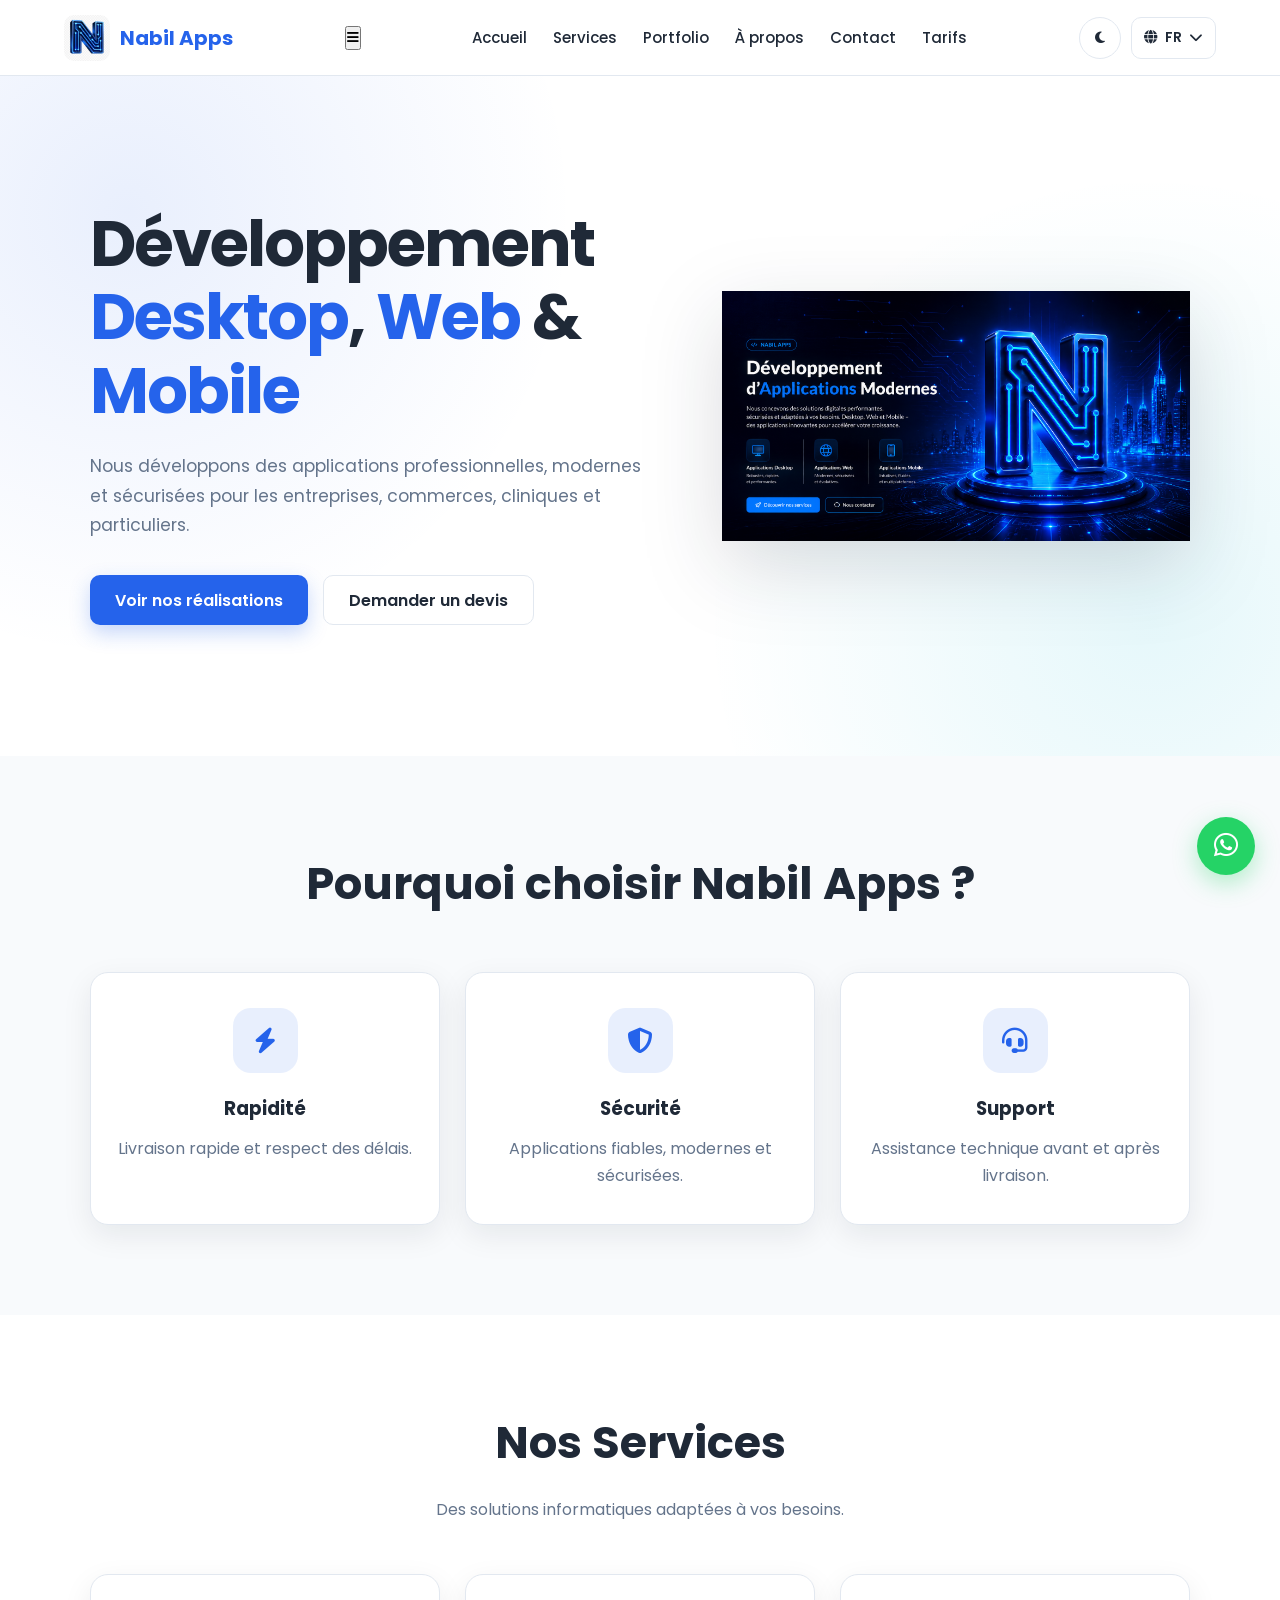
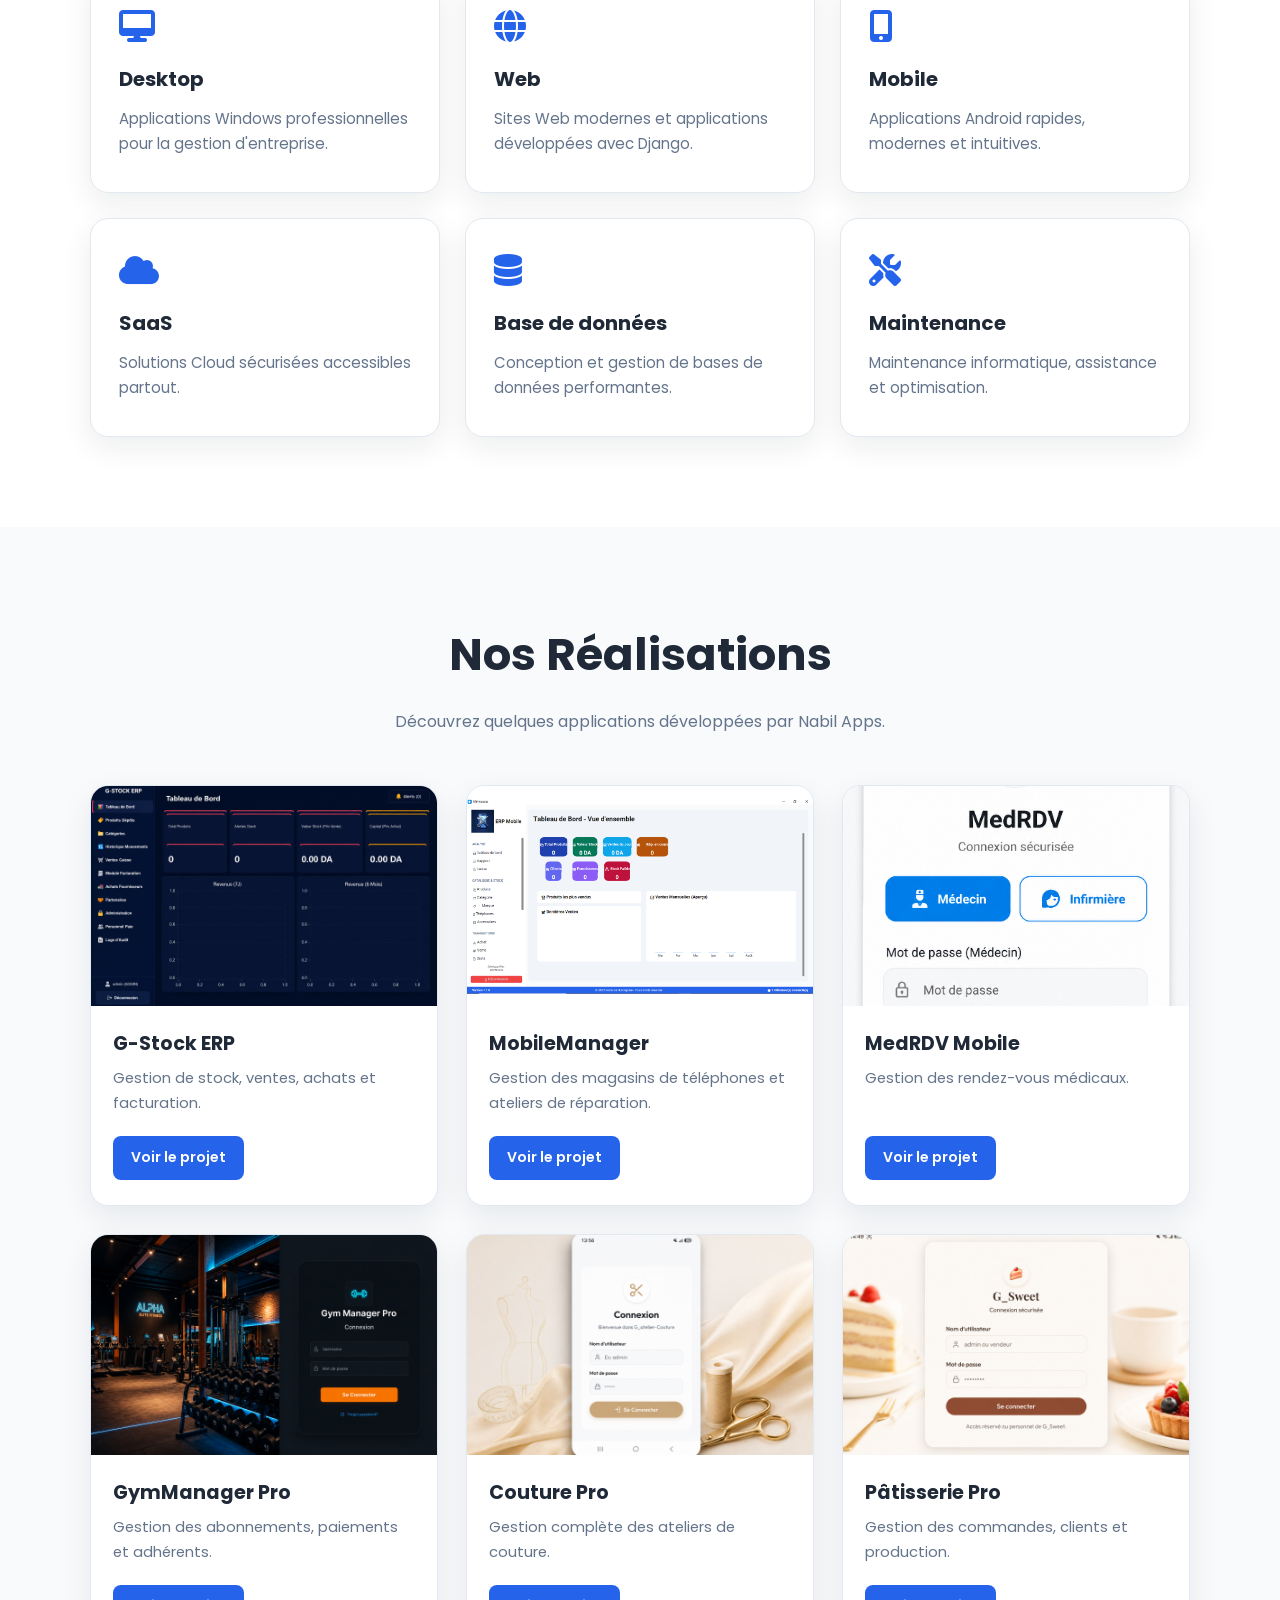
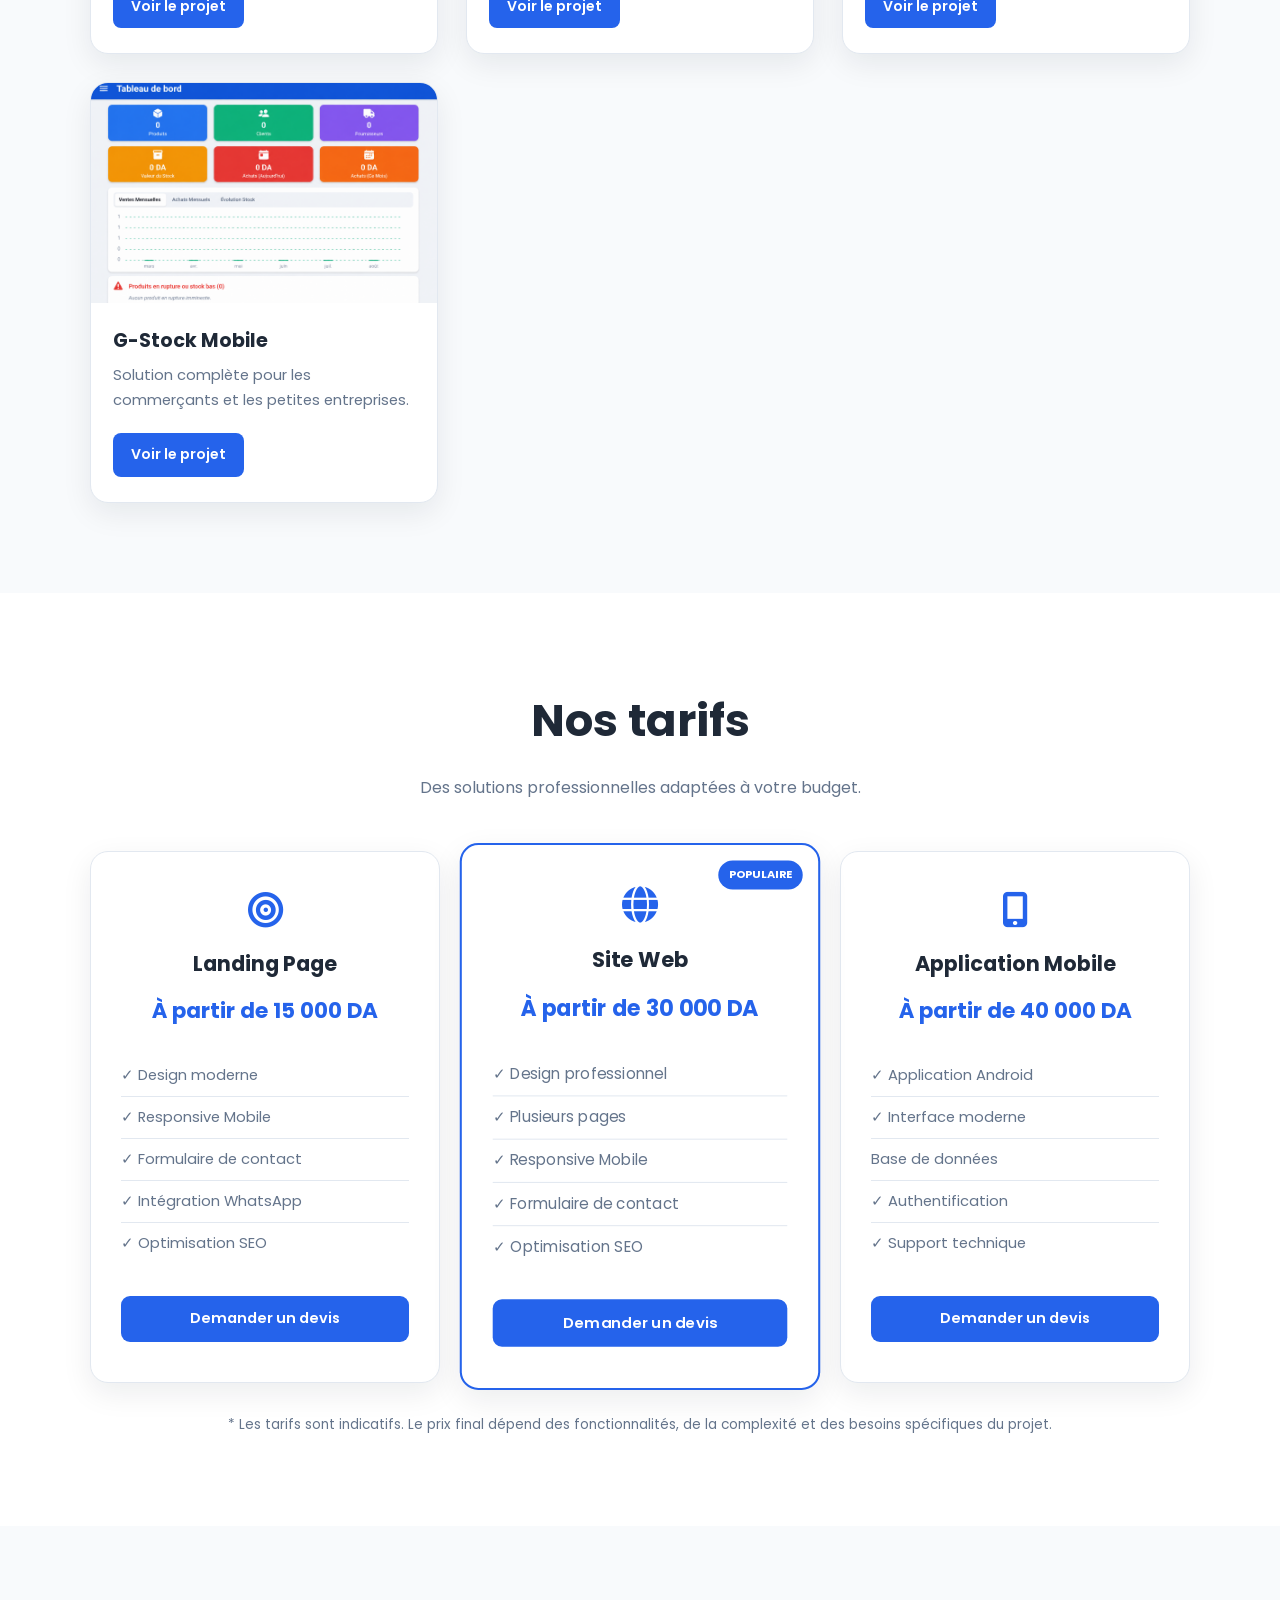
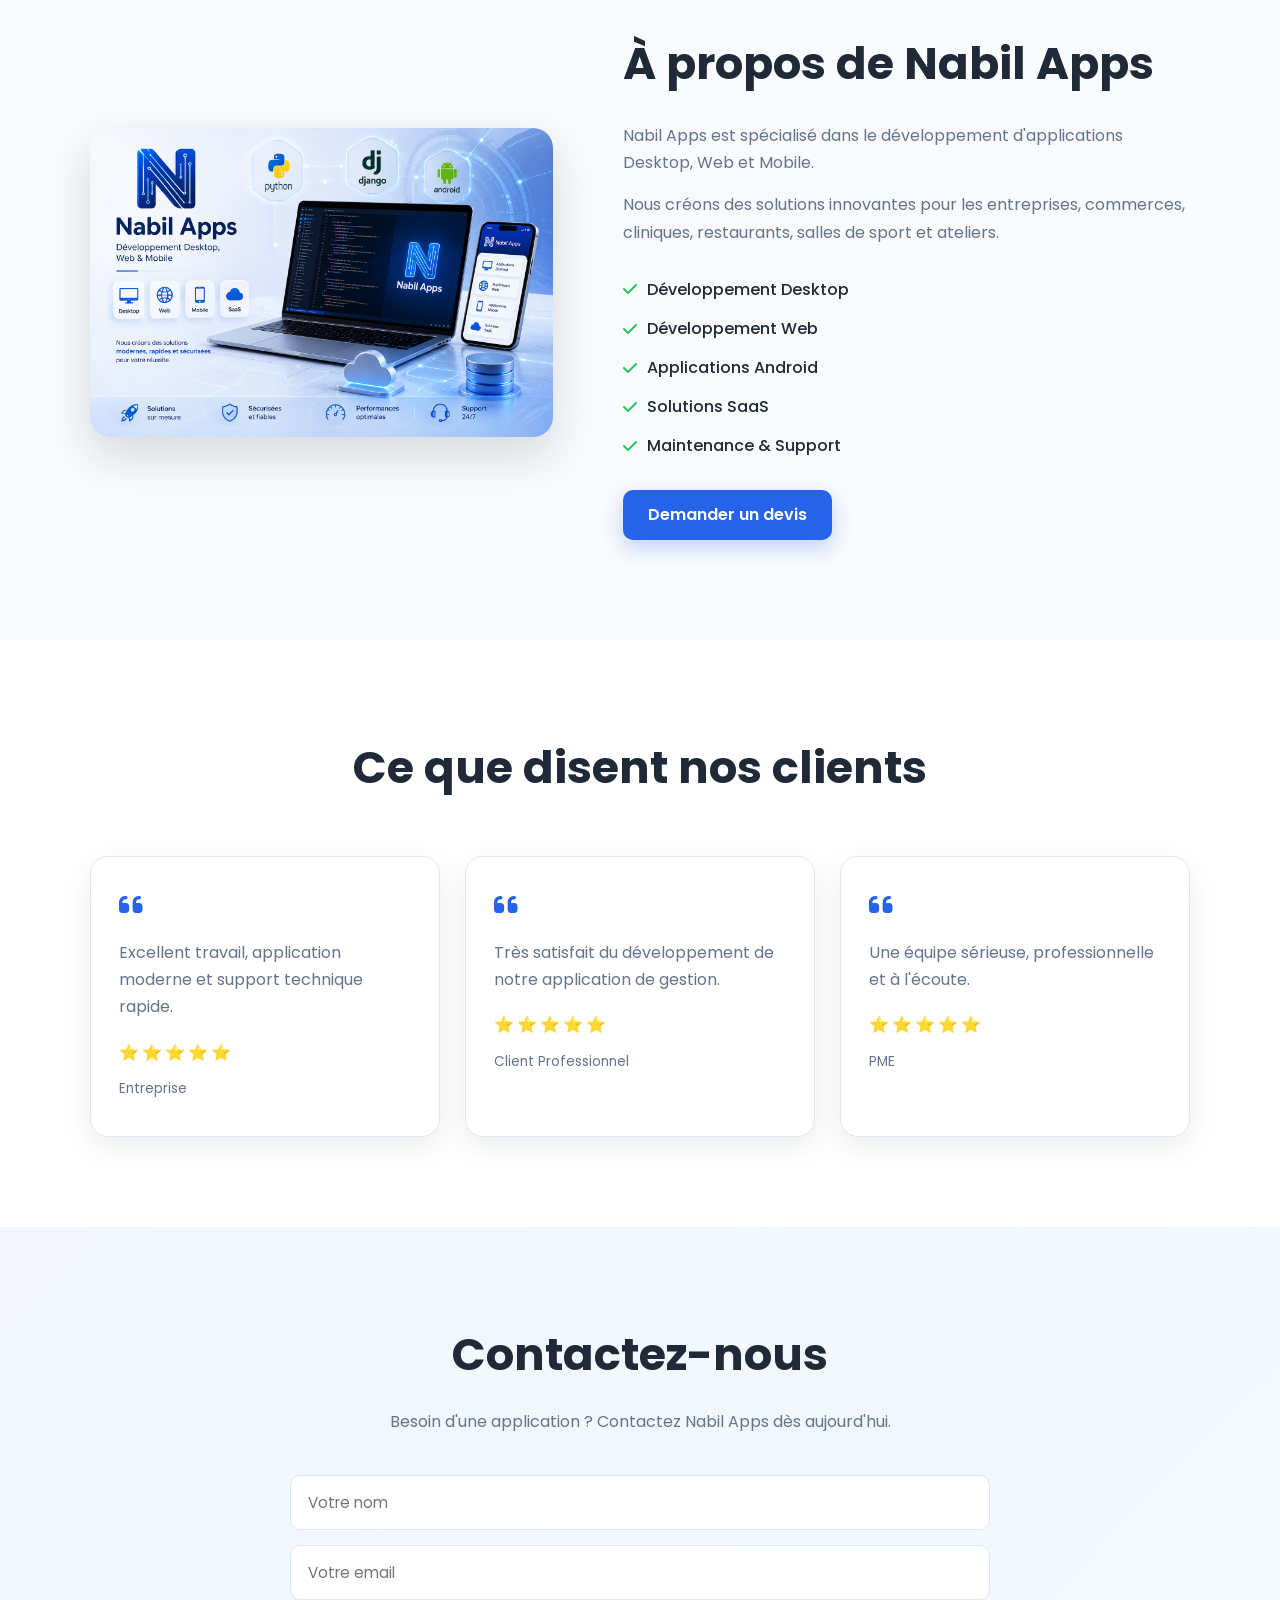
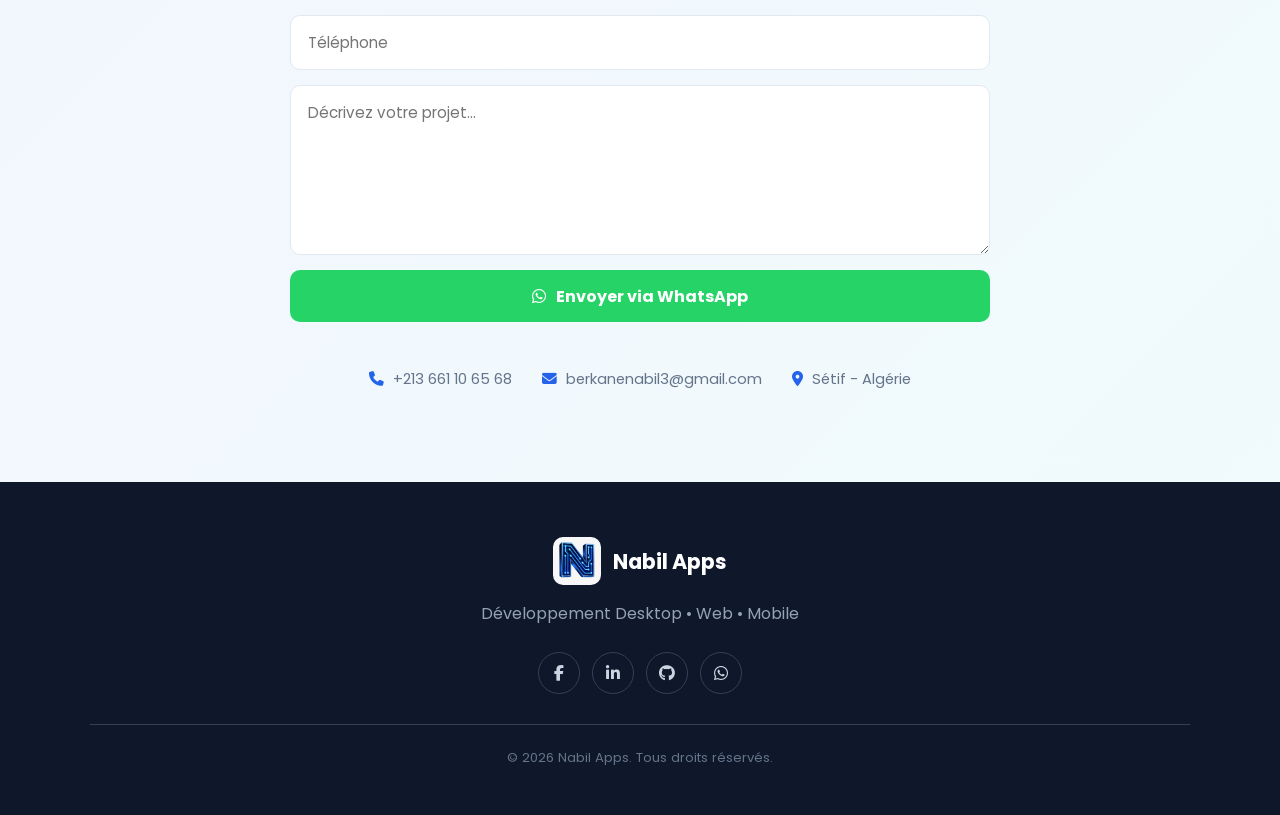
==== commit 4b8ceca8: "Modification index" ====
--- a/index.html
+++ b/index.html
@@ -57,6 +57,9 @@
 
     </div>
 
+    <button class="mobile-menu-toggle" id="mobileMenuToggle" type="button" aria-label="Menu">
+    <i class="fas fa-bars"></i>
+    </button>
 
     <nav>
 
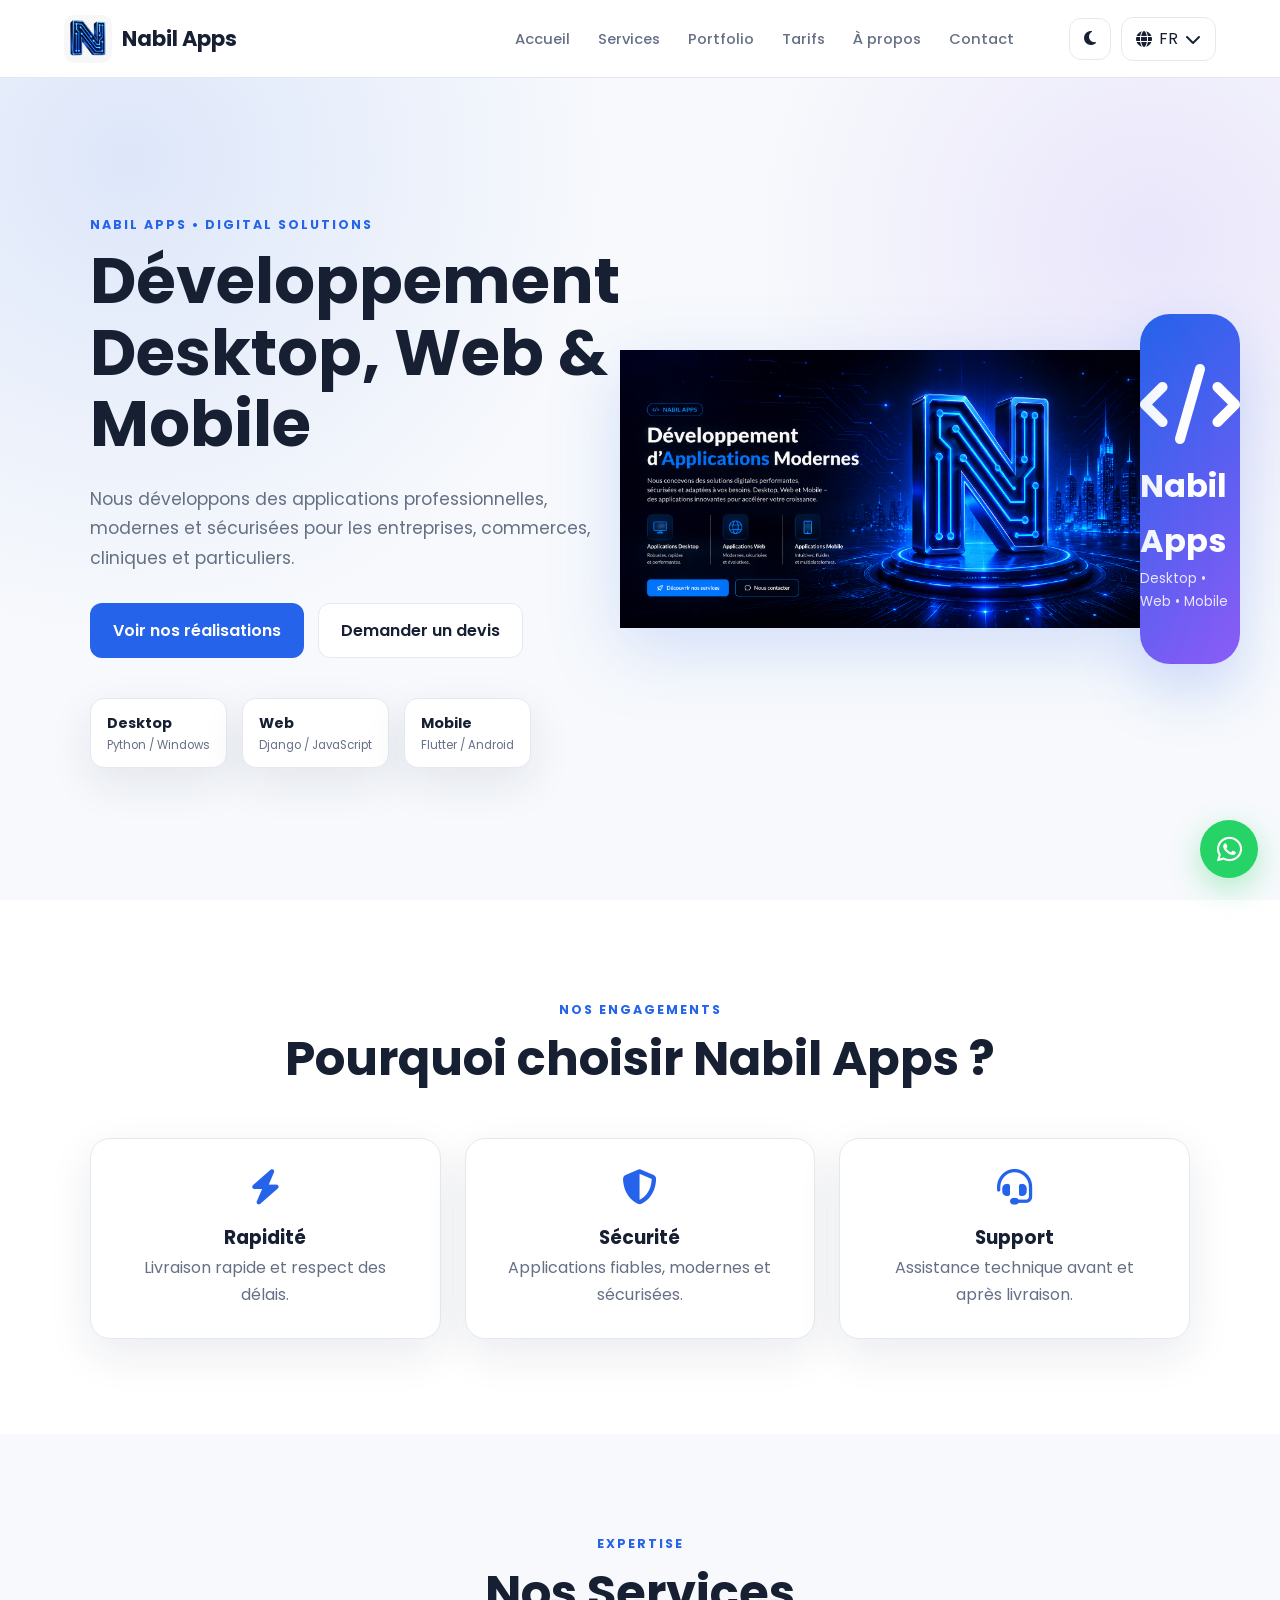
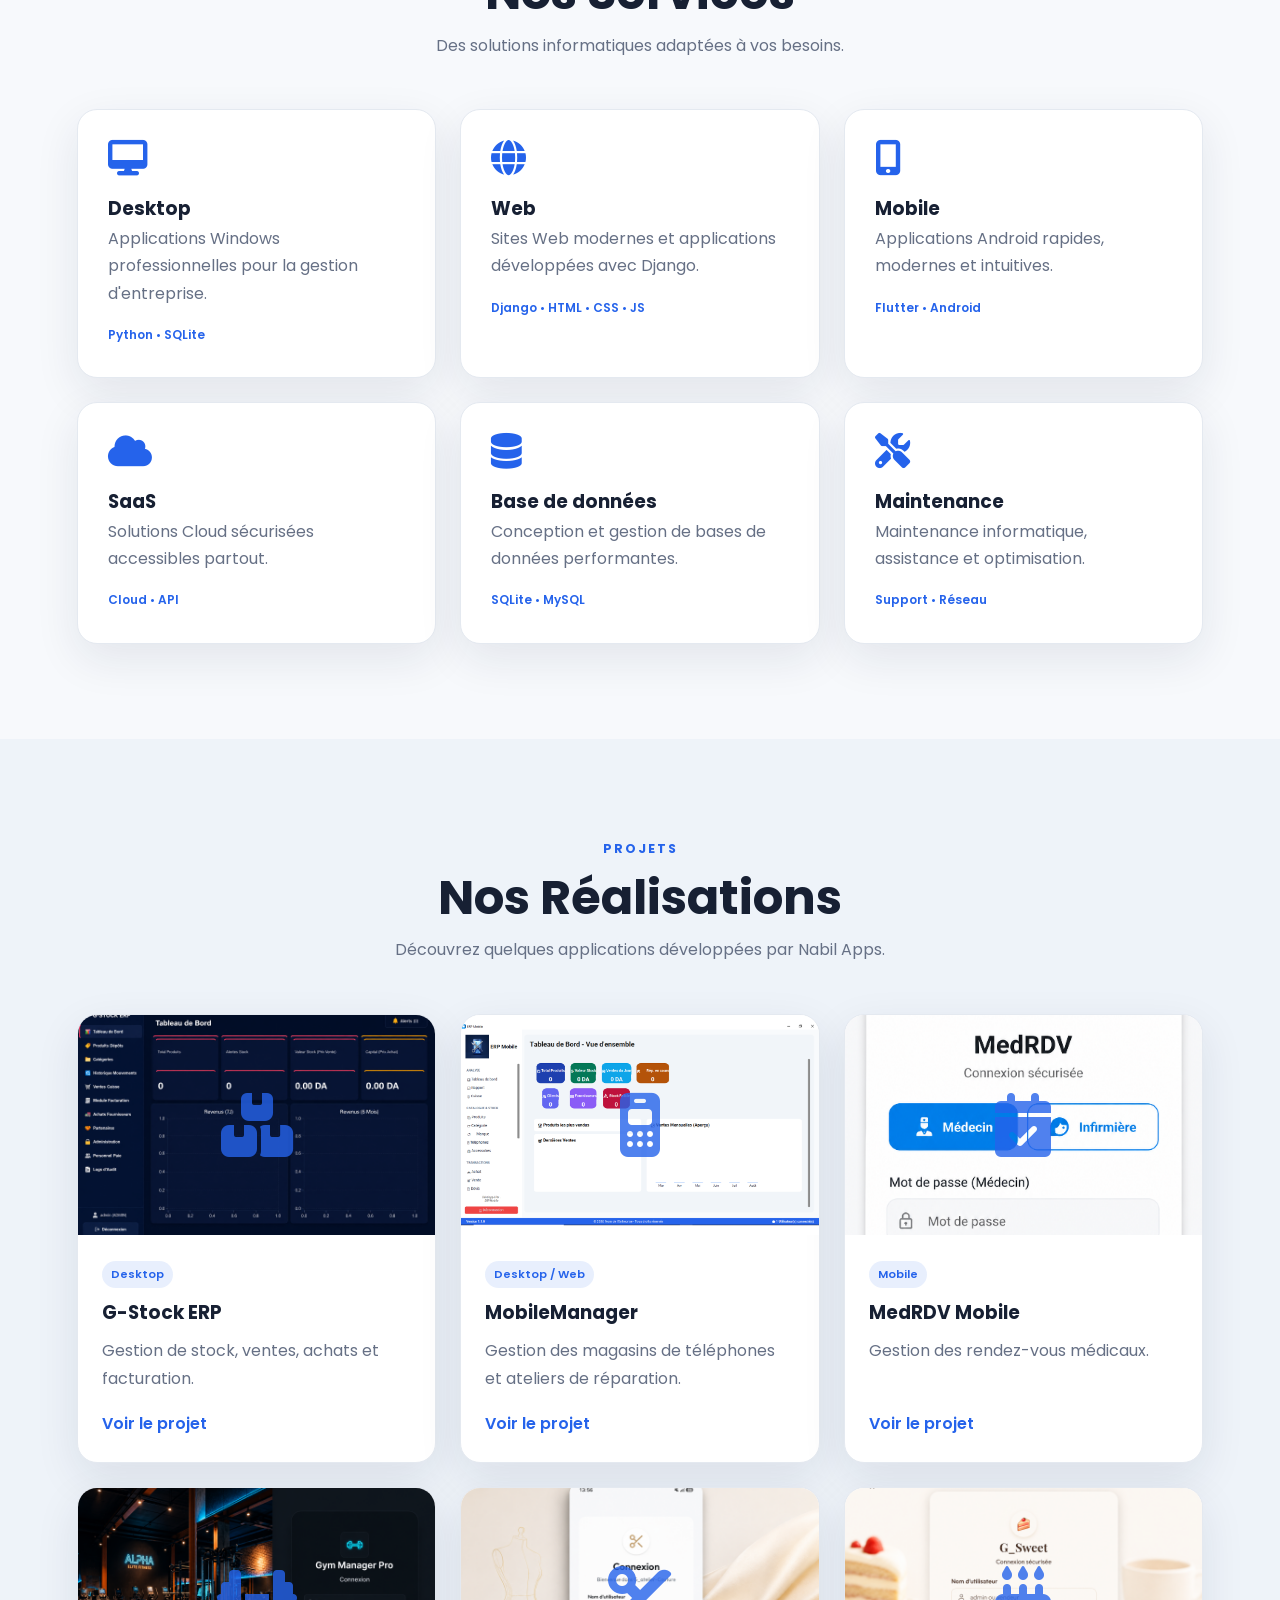
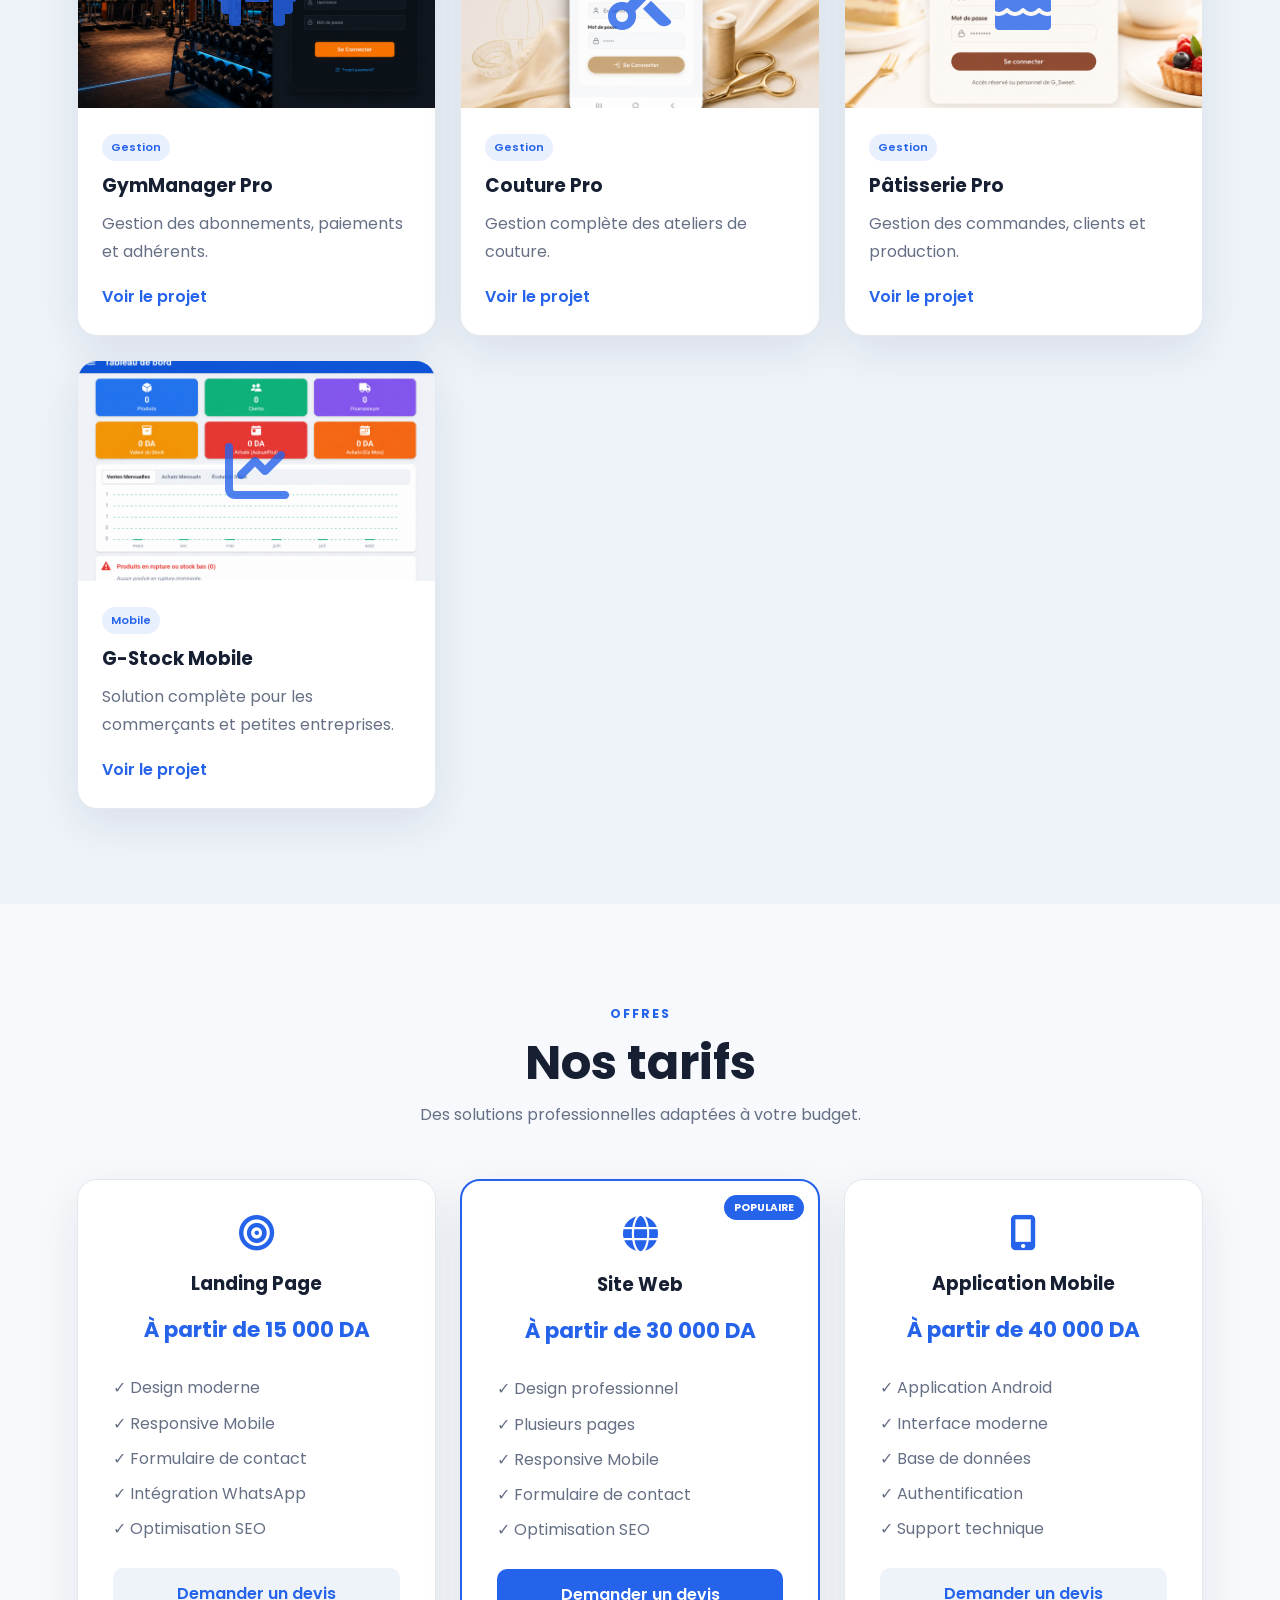
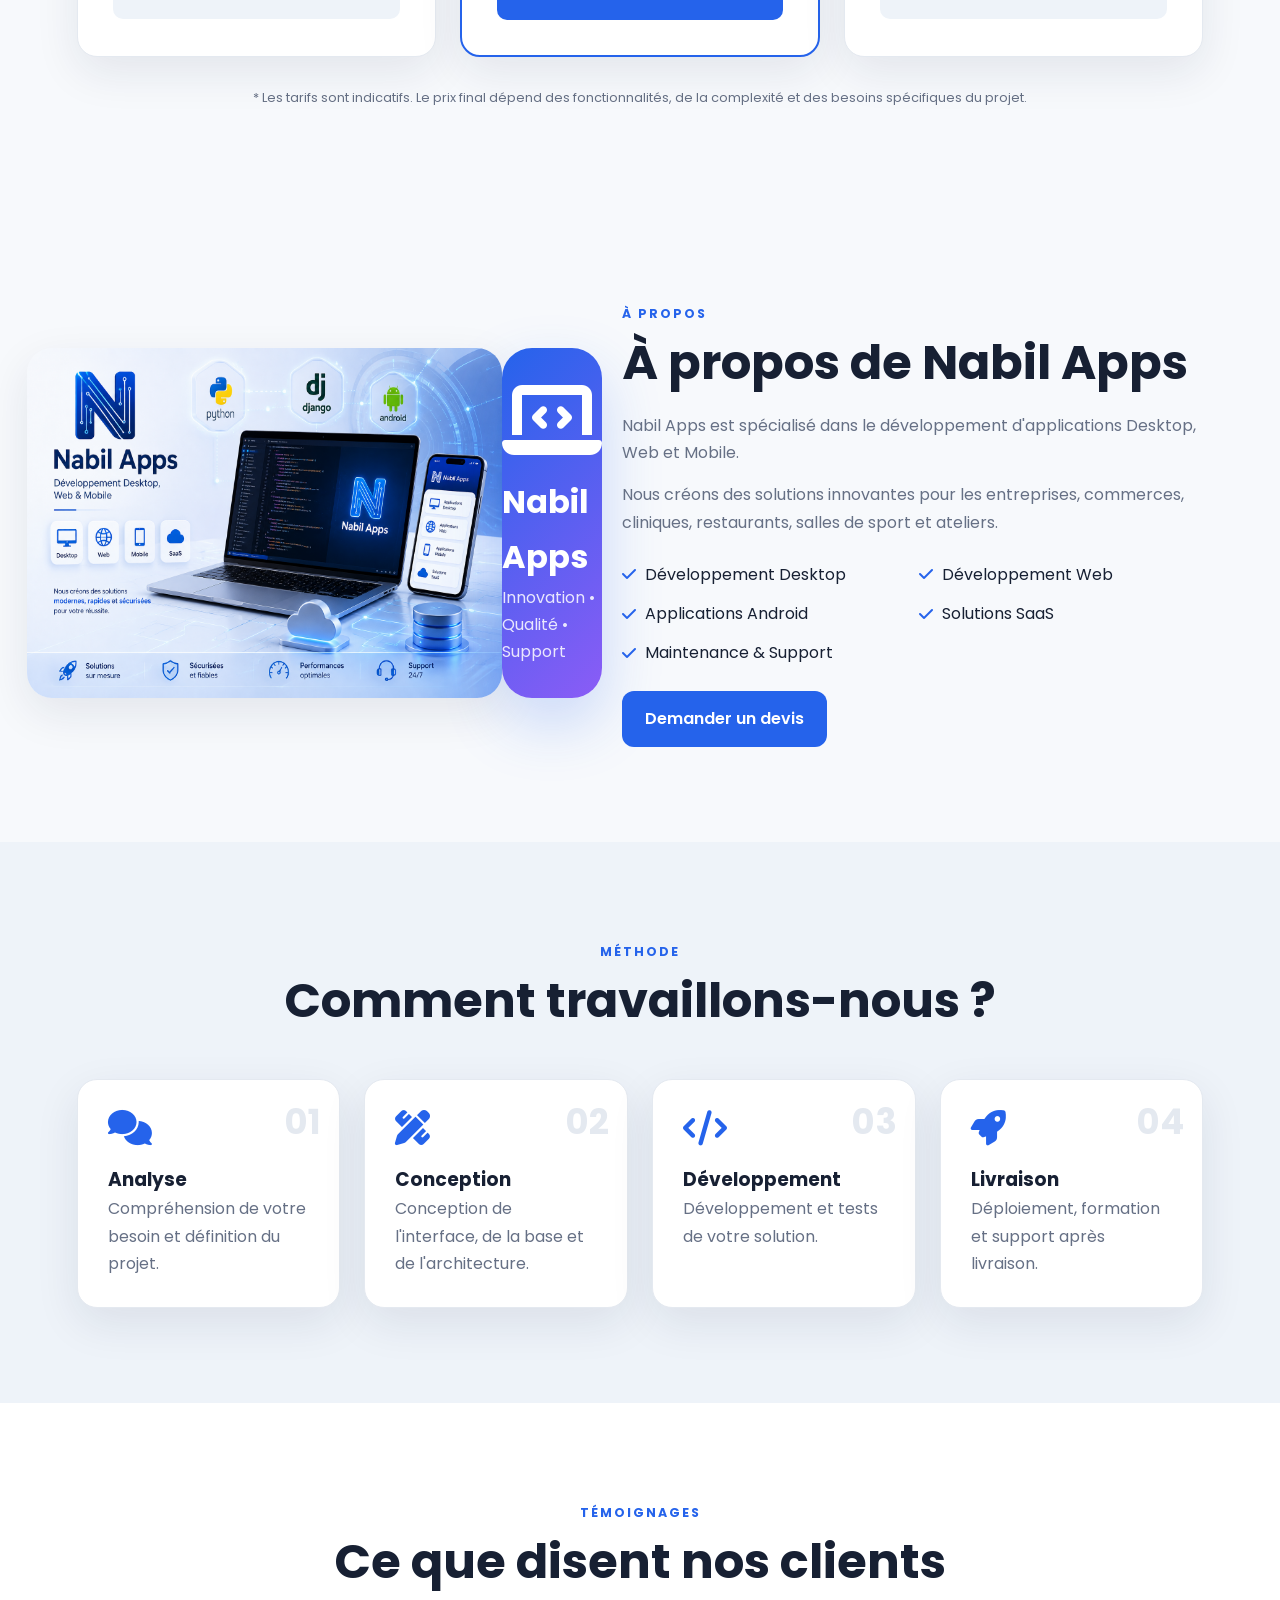
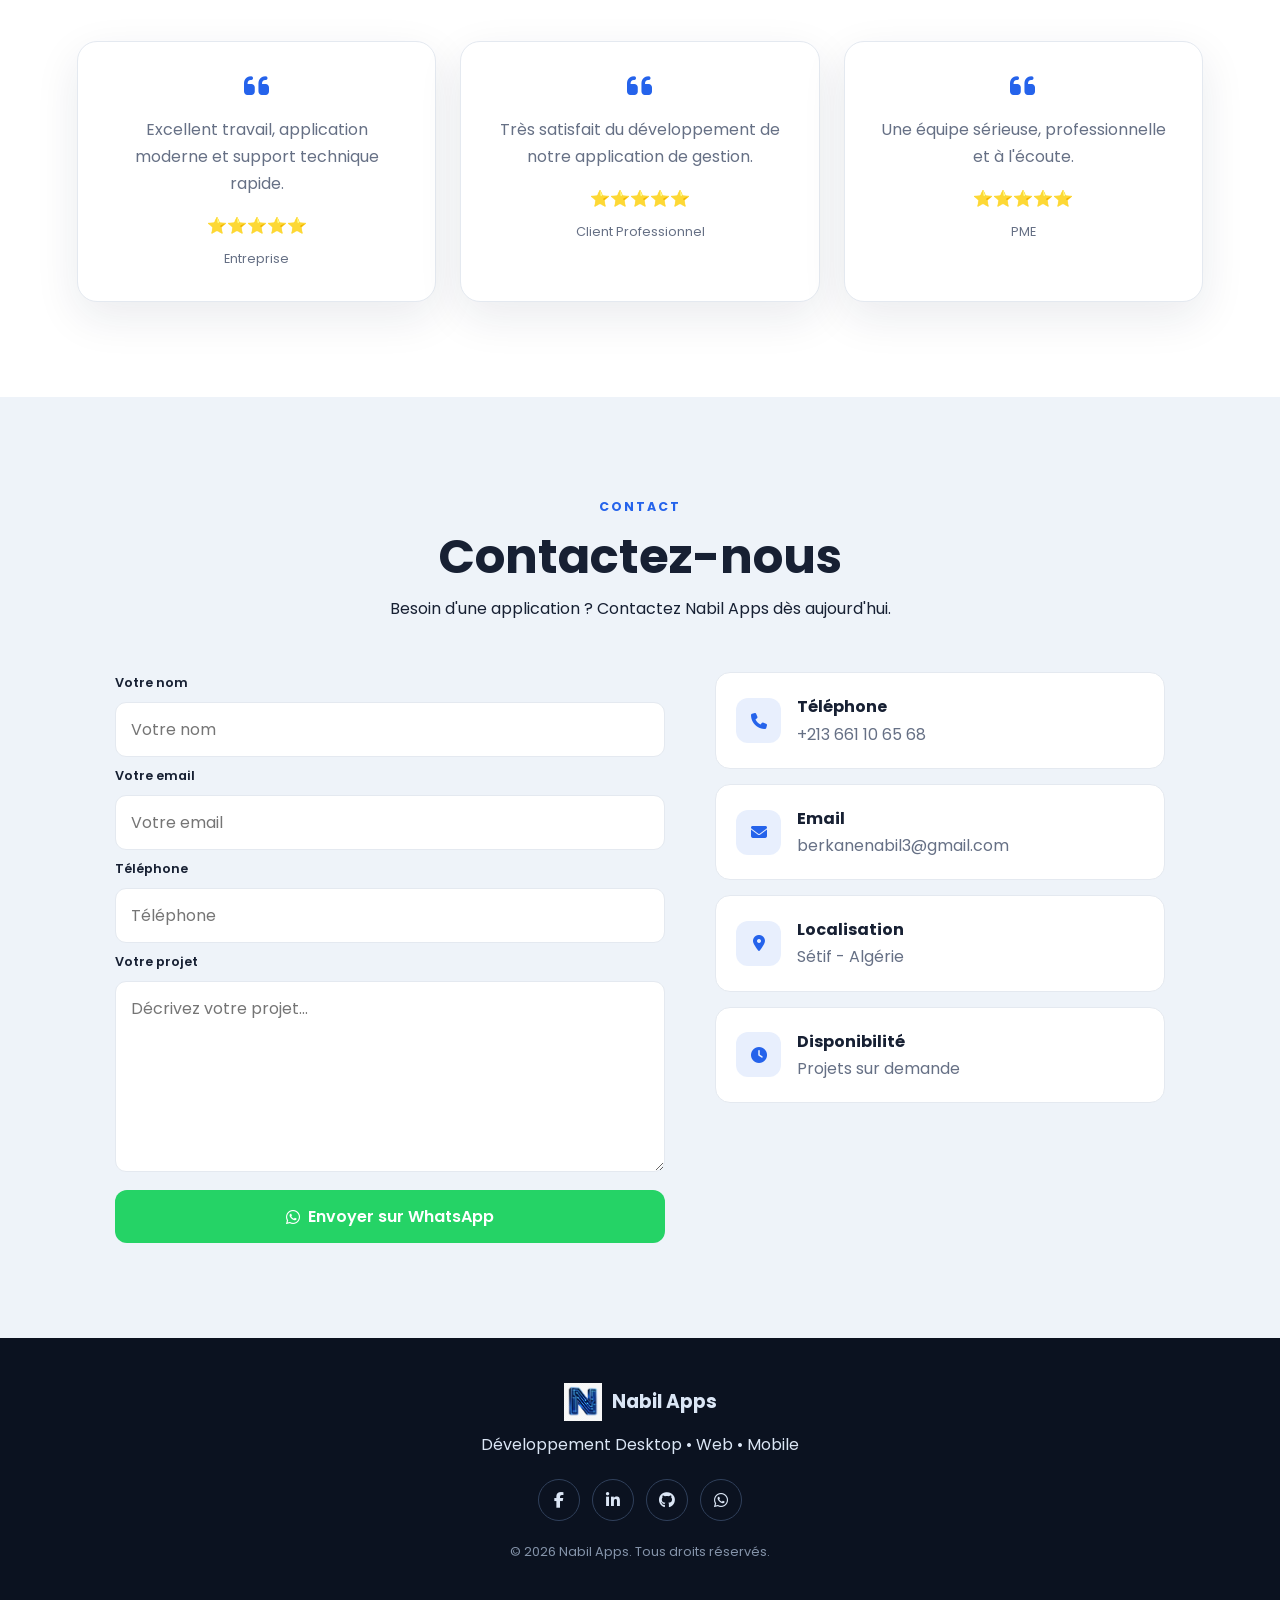
==== commit 9d65d21f: "Modifications" ====
--- a/index.html
+++ b/index.html
@@ -1,1630 +1,284 @@
 <!DOCTYPE html>
 <html lang="fr">
-
 <head>
-
-    <meta charset="UTF-8">
-
-    <meta name="viewport"
-          content="width=device-width, initial-scale=1.0">
-
-    <title>Nabil Apps | Développement Desktop, Web & Mobile</title>
-
-    <meta name="description"
-          content="Nabil Apps - Développement d'applications Desktop, Web et Mobile. Solutions professionnelles pour entreprises, commerces et particuliers.">
-
-    <meta name="keywords"
-          content="Nabil Apps, développement logiciel, application mobile, application web, Django, Flutter, Desktop, Algérie">
-
-    <meta name="author"
-          content="Nabil Apps">
-
-    <link rel="stylesheet" href="style.css">
-
-    <!-- Google Fonts -->
-    <link rel="preconnect"
-          href="https://fonts.googleapis.com">
-
-    <link rel="preconnect"
-          href="https://fonts.gstatic.com"
-          crossorigin>
-
-    <link href="https://fonts.googleapis.com/css2?family=Poppins:wght@300;400;500;600;700&display=swap"
-          rel="stylesheet">
-
-    <!-- Font Awesome -->
-    <link rel="stylesheet"
-          href="https://cdnjs.cloudflare.com/ajax/libs/font-awesome/6.6.0/css/all.min.css">
-
+  <meta charset="UTF-8">
+  <meta name="viewport" content="width=device-width, initial-scale=1.0">
+  <title>Nabil Apps | Développement Desktop, Web & Mobile</title>
+  <meta name="description" content="Nabil Apps - Développement d'applications Desktop, Web et Mobile. Solutions professionnelles pour entreprises, commerces et particuliers.">
+  <meta name="keywords" content="Nabil Apps, développement logiciel, application mobile, application web, Django, Flutter, Desktop, Algérie">
+  <meta name="author" content="Nabil Apps">
+  <meta property="og:title" content="Nabil Apps | Solutions digitales">
+  <meta property="og:description" content="Développement Desktop, Web, Mobile et solutions SaaS.">
+  <meta property="og:type" content="website">
+  <link rel="icon" href="images/logo.png">
+  <link rel="preconnect" href="https://fonts.googleapis.com">
+  <link rel="preconnect" href="https://fonts.gstatic.com" crossorigin>
+  <link href="https://fonts.googleapis.com/css2?family=Poppins:wght@300;400;500;600;700&display=swap" rel="stylesheet">
+  <link rel="stylesheet" href="https://cdnjs.cloudflare.com/ajax/libs/font-awesome/6.6.0/css/all.min.css">
+  <link rel="stylesheet" href="style.css">
 </head>
-
-
 <body>
 
-
-<!-- =====================================================
-     HEADER
-===================================================== -->
-
-<header>
-
-    <div class="logo">
-
-        <img src="images/logo.png"
-             alt="Nabil Apps Logo">
-
-        <span>Nabil Apps</span>
-
-    </div>
-
-    <button class="mobile-menu-toggle" id="mobileMenuToggle" type="button" aria-label="Menu">
+<header class="site-header">
+  <div class="logo">
+    <img src="images/logo.png" alt="Nabil Apps Logo">
+    <span>Nabil Apps</span>
+  </div>
+
+  <button class="mobile-menu-toggle" id="mobileMenuToggle" type="button"
+          aria-label="Ouvrir le menu" aria-expanded="false" aria-controls="mainNav">
     <i class="fas fa-bars"></i>
+  </button>
+
+  <nav id="mainNav">
+    <ul>
+      <li><a href="#home" data-i18n="navHome">Accueil</a></li>
+      <li><a href="#services" data-i18n="navServices">Services</a></li>
+      <li><a href="#portfolio" data-i18n="navPortfolio">Portfolio</a></li>
+      <li><a href="#pricing" data-i18n="navPricing">Tarifs</a></li>
+      <li><a href="#about" data-i18n="navAbout">À propos</a></li>
+      <li><a href="#contact" data-i18n="navContact">Contact</a></li>
+    </ul>
+  </nav>
+
+  <div class="header-actions">
+    <button id="theme-toggle" class="icon-btn" type="button" aria-label="Changer le thème">
+      <i class="fas fa-moon"></i>
     </button>
 
-    <nav>
-
-        <ul>
-
-            <li>
-                <a href="#home"
-                   data-i18n="navHome">
-                    Accueil
-                </a>
-            </li>
-
-            <li>
-                <a href="#services"
-                   data-i18n="navServices">
-                    Services
-                </a>
-            </li>
-
-            <li>
-                <a href="#portfolio"
-                   data-i18n="navPortfolio">
-                    Portfolio
-                </a>
-            </li>
-
-            <li>
-                <a href="#about"
-                   data-i18n="navAbout">
-                    À propos
-                </a>
-            </li>
-
-            <li>
-                <a href="#contact"
-                   data-i18n="navContact">
-                    Contact
-                </a>
-            </li>
-
-            <li>
-                <a href="#pricing"
-                   data-i18n="navPricing">
-                    Tarifs
-                </a>
-            </li>
-
-        </ul>
-
-    </nav>
-
-
-    <!-- HEADER ACTIONS -->
-
-    <div class="header-actions">
-
-
-        <!-- DARK MODE -->
-
-        <button id="theme-toggle"
-                class="theme-toggle"
-                type="button"
-                aria-label="Changer le thème">
-
-            <i class="fas fa-moon"></i>
-
-        </button>
-
-
-        <!-- LANGUAGE -->
-
-        <div class="language-dropdown">
-
-
-            <button type="button"
-                    class="language-btn"
-                    id="languageBtn">
-
-                <i class="fa-solid fa-globe"></i>
-
-                <span id="currentLanguage">
-                    FR
-                </span>
-
-                <i class="fa-solid fa-chevron-down"></i>
-
-            </button>
-
-
-            <div class="language-menu"
-                 id="languageMenu">
-
-
-                <button type="button"
-                        class="lang-btn"
-                        data-lang="fr">
-
-                    🇫🇷 Français
-
-                </button>
-
-
-                <button type="button"
-                        class="lang-btn"
-                        data-lang="en">
-
-                    🇬🇧 English
-
-                </button>
-
-
-                <button type="button"
-                        class="lang-btn"
-                        data-lang="ar">
-
-                    🇩🇿 العربية
-
-                </button>
-
-
-            </div>
-
-        </div>
-
-    </div>
-
+    <div class="language-dropdown">
+      <button type="button" class="language-btn" id="languageBtn" aria-expanded="false">
+        <i class="fa-solid fa-globe"></i>
+        <span id="currentLanguage">FR</span>
+        <i class="fa-solid fa-chevron-down"></i>
+      </button>
+      <div class="language-menu" id="languageMenu">
+        <button type="button" class="lang-btn" data-lang="fr">🇫🇷 Français</button>
+        <button type="button" class="lang-btn" data-lang="en">🇬🇧 English</button>
+        <button type="button" class="lang-btn" data-lang="ar">🇩🇿 العربية</button>
+      </div>
+    </div>
+  </div>
 </header>
 
-
-
-<!-- =====================================================
-     HERO
-===================================================== -->
-
-<section class="hero"
-         id="home">
-
-
-    <div class="hero-content">
-
-
-        <h1>
-
-            Développement
-
-            <span>Desktop</span>,
-
-            <span>Web</span>
-
-            &
-
-            <span>Mobile</span>
-
-        </h1>
-
-
-        <p>
-
-            Nous développons des applications professionnelles,
-            modernes et sécurisées pour les entreprises,
-            commerces, cliniques et particuliers.
-
-        </p>
-
-
-        <div class="hero-buttons">
-
-
-            <a href="#portfolio"
-               class="btn-primary"
-               data-i18n="heroProjects">
-
-                Voir nos réalisations
-
-            </a>
-
-
-            <a href="#contact"
-               class="btn-secondary"
-               data-i18n="quote">
-
-                Demander un devis
-
-            </a>
-
-
-        </div>
-
-
-    </div>
-
-
-    <div class="hero-image">
-
-        <img src="images/hero.png"
-             alt="Développement d'applications Nabil Apps">
-
-    </div>
-
-
-</section>
-
-
-
-<!-- =====================================================
-     WHY CHOOSE US
-===================================================== -->
-
-<section class="why-us">
-
-
-    <h2 data-i18n="whyTitle">
-
-        Pourquoi choisir Nabil Apps ?
-
-    </h2>
-
-
-    <div class="why-grid">
-
-
-        <!-- RAPIDITE -->
-
-        <div class="why-card">
-
-
-            <i class="fas fa-bolt"></i>
-
-
-            <h3 data-i18n="whySpeed">
-
-                Rapidité
-
-            </h3>
-
-
-            <p data-i18n="whySpeedText">
-
-                Livraison rapide et respect des délais.
-
-            </p>
-
-
-        </div>
-
-
-
-        <!-- SECURITE -->
-
-        <div class="why-card">
-
-
-            <i class="fas fa-shield-alt"></i>
-
-
-            <h3 data-i18n="whySecurity">
-
-                Sécurité
-
-            </h3>
-
-
-            <p data-i18n="whySecurityText">
-
-                Applications fiables, modernes et sécurisées.
-
-            </p>
-
-
-        </div>
-
-
-
-        <!-- SUPPORT -->
-
-        <div class="why-card">
-
-
-            <i class="fas fa-headset"></i>
-
-
-            <h3 data-i18n="whySupport">
-
-                Support
-
-            </h3>
-
-
-            <p data-i18n="whySupportText">
-
-                Assistance technique avant et après livraison.
-
-            </p>
-
-
-        </div>
-
-
-    </div>
-
-</section>
-
-
-
-<!-- =====================================================
-     SERVICES
-===================================================== -->
-
-<section class="services"
-         id="services">
-
-
-    <h2 data-i18n="servicesTitle">
-
-        Nos Services
-
-    </h2>
-
-
-    <p class="section-subtitle"
-       data-i18n="servicesSubtitle">
-
-        Des solutions informatiques adaptées à vos besoins.
-
+<main>
+<section class="hero" id="home">
+  <div class="hero-content reveal">
+    <span class="eyebrow" data-i18n="heroEyebrow">NABIL APPS • DIGITAL SOLUTIONS</span>
+    <h1 data-i18n="heroTitle">Développement Desktop, Web & Mobile</h1>
+    <p data-i18n="heroDescription">
+      Nous développons des applications professionnelles, modernes et sécurisées pour les entreprises,
+      commerces, cliniques et particuliers.
     </p>
-
-
-    <div class="services-grid">
-
-
-        <!-- DESKTOP -->
-
-        <div class="service-card">
-
-
-            <i class="fa-solid fa-desktop"></i>
-
-
-            <h3 data-i18n="desktop">
-
-                Desktop
-
-            </h3>
-
-
-            <p data-i18n="desktopText">
-
-                Applications Windows professionnelles
-                pour la gestion d'entreprise.
-
-            </p>
-
-
-        </div>
-
-
-
-        <!-- WEB -->
-
-        <div class="service-card">
-
-
-            <i class="fa-solid fa-globe"></i>
-
-
-            <h3 data-i18n="web">
-
-                Web
-
-            </h3>
-
-
-            <p data-i18n="webText">
-
-                Sites Web modernes et applications
-                développées avec Django.
-
-            </p>
-
-
-        </div>
-
-
-
-        <!-- MOBILE -->
-
-        <div class="service-card">
-
-
-            <i class="fa-solid fa-mobile-screen-button"></i>
-
-
-            <h3 data-i18n="mobile">
-
-                Mobile
-
-            </h3>
-
-
-            <p data-i18n="mobileText">
-
-                Applications Android rapides,
-                modernes et intuitives.
-
-            </p>
-
-
-        </div>
-
-
-
-        <!-- SAAS -->
-
-        <div class="service-card">
-
-
-            <i class="fa-solid fa-cloud"></i>
-
-
-            <h3 data-i18n="saas">
-
-                SaaS
-
-            </h3>
-
-
-            <p data-i18n="saasText">
-
-                Solutions Cloud sécurisées
-                accessibles partout.
-
-            </p>
-
-
-        </div>
-
-
-
-        <!-- DATABASE -->
-
-        <div class="service-card">
-
-
-            <i class="fa-solid fa-database"></i>
-
-
-            <h3 data-i18n="database">
-
-                Base de données
-
-            </h3>
-
-
-            <p data-i18n="databaseText">
-
-                Conception et gestion de bases
-                de données performantes.
-
-            </p>
-
-
-        </div>
-
-
-
-        <!-- MAINTENANCE -->
-
-        <div class="service-card">
-
-
-            <i class="fa-solid fa-screwdriver-wrench"></i>
-
-
-            <h3 data-i18n="maintenance">
-
-                Maintenance
-
-            </h3>
-
-
-            <p data-i18n="maintenanceText">
-
-                Maintenance informatique,
-                assistance et optimisation.
-
-            </p>
-
-
-        </div>
-
-
-    </div>
-
-</section>
-
-
-
-<!-- =====================================================
-     PORTFOLIO
-===================================================== -->
-
-<section class="portfolio"
-         id="portfolio">
-
-
-    <h2 data-i18n="portfolioTitle">
-
-        Nos Réalisations
-
-    </h2>
-
-
-    <p class="portfolio-subtitle"
-       data-i18n="portfolioSubtitle">
-
-        Découvrez quelques applications développées
-        par Nabil Apps.
-
-    </p>
-
-
-    <div class="portfolio-grid">
-
-
-        <!-- G-STOCK -->
-
-        <div class="portfolio-card">
-
-
-            <img src="images/gstock.png"
-                 alt="G-Stock ERP">
-
-
-            <h3>
-
-                G-Stock ERP
-
-            </h3>
-
-
-            <p data-i18n="gstockText">
-
-                Gestion de stock, ventes,
-                achats et facturation.
-
-            </p>
-
-
-            <a href="projects/gstock.html"
-               class="btn-project"
-               data-i18n="viewProject">
-
-                Voir le projet
-
-            </a>
-
-
-        </div>
-
-
-
-        <!-- MOBILE MANAGER -->
-
-        <div class="portfolio-card">
-
-
-            <img src="images/mobilemanager-dashboard.png"
-                 alt="MobileManager">
-
-
-            <h3>
-
-                MobileManager
-
-            </h3>
-
-
-            <p data-i18n="mobilemanagerText">
-
-                Gestion des magasins de téléphones
-                et ateliers de réparation.
-
-            </p>
-
-
-            <a href="projects/mobilemanager.html"
-               class="btn-project"
-               data-i18n="viewProject">
-
-                Voir le projet
-
-            </a>
-
-
-        </div>
-
-
-
-        <!-- MEDRDV -->
-
-        <div class="portfolio-card">
-
-
-            <img src="images/medrdv.png"
-                 alt="MedRDV Mobile">
-
-
-            <h3>
-
-                MedRDV Mobile
-
-            </h3>
-
-
-            <p data-i18n="medrdvText">
-
-                Gestion des rendez-vous médicaux.
-
-            </p>
-
-
-            <a href="projects/MedRDVMobile.html"
-               class="btn-project"
-               data-i18n="viewProject">
-
-                Voir le projet
-
-            </a>
-
-
-        </div>
-
-
-
-        <!-- GYM MANAGER -->
-
-        <div class="portfolio-card">
-
-
-            <img src="images/gymmanager.png"
-                 alt="GymManager Pro">
-
-
-            <h3>
-
-                GymManager Pro
-
-            </h3>
-
-
-            <p data-i18n="gymmanagerText">
-
-                Gestion des abonnements,
-                paiements et adhérents.
-
-            </p>
-
-
-            <a href="projects/GymManager.html"
-               class="btn-project"
-               data-i18n="viewProject">
-
-                Voir le projet
-
-            </a>
-
-
-        </div>
-
-
-
-        <!-- COUTURE -->
-
-        <div class="portfolio-card">
-
-
-            <img src="images/couture.png"
-                 alt="Couture Pro">
-
-
-            <h3>
-
-                Couture Pro
-
-            </h3>
-
-
-            <p data-i18n="coutureText">
-
-                Gestion complète des ateliers
-                de couture.
-
-            </p>
-
-
-            <a href="projects/couture.html"
-               class="btn-project"
-               data-i18n="viewProject">
-
-                Voir le projet
-
-            </a>
-
-
-        </div>
-
-
-
-        <!-- PATISSERIE -->
-
-        <div class="portfolio-card">
-
-
-            <img src="images/patisserie.png"
-                 alt="Pâtisserie Pro">
-
-
-            <h3>
-
-                Pâtisserie Pro
-
-            </h3>
-
-
-            <p data-i18n="patisserieText">
-
-                Gestion des commandes,
-                clients et production.
-
-            </p>
-
-
-            <a href="projects/patisserie.html"
-               class="btn-project"
-               data-i18n="viewProject">
-
-                Voir le projet
-
-            </a>
-
-
-        </div>
-
-
-
-        <!-- G-STOCK MOBILE -->
-
-        <div class="portfolio-card">
-
-
-            <img src="images/gstock-mobile-dashbord.png"
-                 alt="G-Stock Mobile">
-
-
-            <h3>
-
-                G-Stock Mobile
-
-            </h3>
-
-
-            <p data-i18n="restaurantText">
-
-                Solution complète pour les commerçants
-                et les petites entreprises.
-
-            </p>
-
-
-            <a href="projects/gstock-mobile.html"
-               class="btn-project"
-               data-i18n="viewProject">
-
-                Voir le projet
-
-            </a>
-
-
-        </div>
-
-
-    </div>
-
-</section>
-
-
-
-<!-- =====================================================
-     PRICING
-===================================================== -->
-
-<section id="pricing"
-         class="pricing">
-
-
-    <h2 data-i18n="pricingTitle">
-
-        Nos tarifs
-
-    </h2>
-
-
-    <p class="section-subtitle"
-       data-i18n="pricingSubtitle">
-
-        Des solutions professionnelles adaptées
-        à votre budget.
-
-    </p>
-
-
-    <div class="pricing-grid">
-
-
-        <!-- LANDING PAGE -->
-
-        <div class="pricing-card">
-
-
-            <i class="fa-solid fa-bullseye"></i>
-
-
-            <h3 data-i18n="landingPage">
-
-                Landing Page
-
-            </h3>
-
-
-            <p class="price"
-               data-i18n="landingPrice">
-
-                À partir de 15 000 DA
-
-            </p>
-
-
-            <ul>
-
-
-                <li data-i18n="modernDesign">
-
-                    ✓ Design moderne
-
-                </li>
-
-
-                <li data-i18n="responsiveMobile">
-
-                    ✓ Responsive Mobile
-
-                </li>
-
-
-                <li data-i18n="contactForm">
-
-                    ✓ Formulaire de contact
-
-                </li>
-
-
-                <li data-i18n="whatsappIntegration">
-
-                    ✓ Intégration WhatsApp
-
-                </li>
-
-
-                <li data-i18n="seoOptimization">
-
-                    ✓ Optimisation SEO
-
-                </li>
-
-
-            </ul>
-
-
-            <a href="#contact"
-               class="pricing-btn"
-               data-i18n="requestQuote">
-
-                Demander un devis
-
-            </a>
-
-
-        </div>
-
-
-
-        <!-- WEBSITE -->
-
-        <div class="pricing-card featured">
-
-
-            <span class="popular"
-                  data-i18n="popular">
-
-                POPULAIRE
-
-            </span>
-
-
-            <i class="fa-solid fa-globe"></i>
-
-
-            <h3 data-i18n="website">
-
-                Site Web
-
-            </h3>
-
-
-            <p class="price"
-               data-i18n="websitePrice">
-
-                À partir de 30 000 DA
-
-            </p>
-
-
-            <ul>
-
-
-                <li data-i18n="professionalDesign">
-
-                    ✓ Design professionnel
-
-                </li>
-
-
-                <li data-i18n="multiplePages">
-
-                    ✓ Plusieurs pages
-
-                </li>
-
-
-                <li data-i18n="responsiveMobile">
-
-                    ✓ Responsive Mobile
-
-                </li>
-
-
-                <li data-i18n="contactForm">
-
-                    ✓ Formulaire de contact
-
-                </li>
-
-
-                <li data-i18n="seoOptimization">
-
-                    ✓ Optimisation SEO
-
-                </li>
-
-
-            </ul>
-
-
-            <a href="#contact"
-               class="pricing-btn"
-               data-i18n="requestQuote">
-
-                Demander un devis
-
-            </a>
-
-
-        </div>
-
-
-
-        <!-- MOBILE APP -->
-
-        <div class="pricing-card">
-
-
-            <i class="fa-solid fa-mobile-screen-button"></i>
-
-
-            <h3 data-i18n="mobileApp">
-
-                Application Mobile
-
-            </h3>
-
-
-            <p class="price"
-               data-i18n="mobilePrice">
-
-                À partir de 40 000 DA
-
-            </p>
-
-
-            <ul>
-
-
-                <li data-i18n="androidApp">
-
-                    ✓ Application Android
-
-                </li>
-
-
-                <li data-i18n="modernInterface">
-
-                    ✓ Interface moderne
-
-                </li>
-
-
-                <li data-i18n="database">
-
-                    ✓ Base de données
-
-                </li>
-
-
-                <li data-i18n="authentication">
-
-                    ✓ Authentification
-
-                </li>
-
-
-                <li data-i18n="technicalSupport">
-
-                    ✓ Support technique
-
-                </li>
-
-
-            </ul>
-
-
-            <a href="#contact"
-               class="pricing-btn"
-               data-i18n="requestQuote">
-
-                Demander un devis
-
-            </a>
-
-
-        </div>
-
-
-    </div>
-
-
-    <p class="pricing-note"
-       data-i18n="pricingNote">
-
-        * Les tarifs sont indicatifs. Le prix final dépend
-        des fonctionnalités, de la complexité et des besoins
-        spécifiques du projet.
-
-    </p>
-
-
-</section>
-
-
-
-<!-- =====================================================
-     ABOUT
-===================================================== -->
-
-<section class="about"
-         id="about">
-
-
-    <div class="about-image">
-
-
-        <img src="images/about.png"
-             alt="À propos de Nabil Apps">
-
-
-    </div>
-
-
-    <div class="about-content">
-
-
-        <h2 data-i18n="aboutTitle">
-
-            À propos de Nabil Apps
-
-        </h2>
-
-
-        <p data-i18n="aboutText1">
-
-            Nabil Apps est spécialisé dans le développement
-            d'applications Desktop, Web et Mobile.
-
-        </p>
-
-
-        <p data-i18n="aboutText2">
-
-            Nous créons des solutions innovantes pour les
-            entreprises, commerces, cliniques, restaurants,
-            salles de sport et ateliers.
-
-        </p>
-
-
-        <div class="about-list">
-
-
-            <div>
-
-                <i class="fa-solid fa-check"></i>
-
-                Développement Desktop
-
-            </div>
-
-
-            <div>
-
-                <i class="fa-solid fa-check"></i>
-
-                Développement Web
-
-            </div>
-
-
-            <div>
-
-                <i class="fa-solid fa-check"></i>
-
-                Applications Android
-
-            </div>
-
-
-            <div>
-
-                <i class="fa-solid fa-check"></i>
-
-                Solutions SaaS
-
-            </div>
-
-
-            <div>
-
-                <i class="fa-solid fa-check"></i>
-
-                Maintenance & Support
-
-            </div>
-
-
-        </div>
-
-
-        <a href="#contact"
-           class="btn-primary"
-           data-i18n="quote">
-
-            Demander un devis
-
-        </a>
-
-
-    </div>
-
-
-</section>
-
-
-
-<!-- =====================================================
-     TESTIMONIALS
-===================================================== -->
-
-<section class="testimonials">
-
-
-    <h2 data-i18n="testimonialsTitle">
-
-        Ce que disent nos clients
-
-    </h2>
-
-
-    <div class="testimonial-grid">
-
-
-        <!-- TESTIMONIAL 1 -->
-
-        <div class="testimonial-card">
-
-
-            <i class="fa-solid fa-quote-left"></i>
-
-
-            <p data-i18n="testimonial1">
-
-                Excellent travail, application moderne
-                et support technique rapide.
-
-            </p>
-
-
-            <h4>
-
-                ⭐⭐⭐⭐⭐
-
-            </h4>
-
-
-            <span data-i18n="company">
-
-                Entreprise
-
-            </span>
-
-
-        </div>
-
-
-
-        <!-- TESTIMONIAL 2 -->
-
-        <div class="testimonial-card">
-
-
-            <i class="fa-solid fa-quote-left"></i>
-
-
-            <p data-i18n="testimonial2">
-
-                Très satisfait du développement
-                de notre application de gestion.
-
-            </p>
-
-
-            <h4>
-
-                ⭐⭐⭐⭐⭐
-
-            </h4>
-
-
-            <span data-i18n="professionalClient">
-
-                Client Professionnel
-
-            </span>
-
-
-        </div>
-
-
-
-        <!-- TESTIMONIAL 3 -->
-
-        <div class="testimonial-card">
-
-
-            <i class="fa-solid fa-quote-left"></i>
-
-
-            <p data-i18n="testimonial3">
-
-                Une équipe sérieuse,
-                professionnelle et à l'écoute.
-
-            </p>
-
-
-            <h4>
-
-                ⭐⭐⭐⭐⭐
-
-            </h4>
-
-
-            <span data-i18n="sme">
-
-                PME
-
-            </span>
-
-
-        </div>
-
-
-    </div>
-
-</section>
-
-
-
-<!-- =====================================================
-     CONTACT
-===================================================== -->
-
-<section class="contact"
-         id="contact">
-
-
-    <h2 data-i18n="contactTitle">
-
-        Contactez-nous
-
-    </h2>
-
-
-    <p data-i18n="contactText">
-
-        Besoin d'une application ?
-        Contactez Nabil Apps dès aujourd'hui.
-
-    </p>
-
-
-    <form class="contact-form"
-          id="contactForm">
-
-
-        <!-- NAME -->
-
-        <input
-            type="text"
-            id="contactName"
-            name="name"
-            placeholder="Votre nom"
-            autocomplete="name"
-            required
-        >
-
-
-        <!-- EMAIL -->
-
-        <input
-            type="email"
-            id="contactEmail"
-            name="email"
-            placeholder="Votre email"
-            autocomplete="email"
-            required
-        >
-
-
-        <!-- PHONE -->
-
-        <input
-            type="tel"
-            id="contactPhone"
-            name="phone"
-            placeholder="Téléphone"
-            autocomplete="tel"
-        >
-
-
-        <!-- PROJECT -->
-
-        <textarea
-            id="contactProject"
-            name="project"
-            placeholder="Décrivez votre projet..."
-            rows="6"
-        ></textarea>
-
-
-        <!-- WHATSAPP -->
-
-        <button type="submit"
-                id="sendWhatsAppBtn">
-
-            <i class="fab fa-whatsapp"></i>
-
-            <span data-i18n="send">
-
-                Envoyer
-
-            </span>
-
-        </button>
-
-
+    <div class="hero-buttons">
+      <a href="#portfolio" class="btn btn-primary" data-i18n="heroProjects">Voir nos réalisations</a>
+      <a href="#contact" class="btn btn-secondary" data-i18n="quote">Demander un devis</a>
+    </div>
+    <div class="hero-stats">
+      <div><strong>Desktop</strong><span>Python / Windows</span></div>
+      <div><strong>Web</strong><span>Django / JavaScript</span></div>
+      <div><strong>Mobile</strong><span>Flutter / Android</span></div>
+    </div>
+  </div>
+
+  <div class="hero-image reveal">
+    <img src="images/hero.png" alt="Développement d'applications Nabil Apps"
+         onerror="this.style.display='none'">
+    <div class="hero-placeholder">
+      <i class="fa-solid fa-code"></i>
+      <span>Nabil Apps</span>
+      <small>Desktop • Web • Mobile</small>
+    </div>
+  </div>
+</section>
+
+<section class="why-us section" id="why">
+  <div class="section-heading reveal">
+    <span class="eyebrow" data-i18n="whyEyebrow">NOS ENGAGEMENTS</span>
+    <h2 data-i18n="whyTitle">Pourquoi choisir Nabil Apps ?</h2>
+  </div>
+  <div class="why-grid">
+    <article class="why-card reveal"><i class="fas fa-bolt"></i><h3 data-i18n="whySpeed">Rapidité</h3><p data-i18n="whySpeedText">Livraison rapide et respect des délais.</p></article>
+    <article class="why-card reveal"><i class="fas fa-shield-halved"></i><h3 data-i18n="whySecurity">Sécurité</h3><p data-i18n="whySecurityText">Applications fiables, modernes et sécurisées.</p></article>
+    <article class="why-card reveal"><i class="fas fa-headset"></i><h3 data-i18n="whySupport">Support</h3><p data-i18n="whySupportText">Assistance technique avant et après livraison.</p></article>
+  </div>
+</section>
+
+<section class="services section" id="services">
+  <div class="section-heading reveal">
+    <span class="eyebrow" data-i18n="servicesEyebrow">EXPERTISE</span>
+    <h2 data-i18n="servicesTitle">Nos Services</h2>
+    <p class="section-subtitle" data-i18n="servicesSubtitle">Des solutions informatiques adaptées à vos besoins.</p>
+  </div>
+  <div class="services-grid">
+    <article class="service-card reveal"><i class="fa-solid fa-desktop"></i><h3 data-i18n="desktop">Desktop</h3><p data-i18n="desktopText">Applications Windows professionnelles pour la gestion d'entreprise.</p><span>Python • SQLite</span></article>
+    <article class="service-card reveal"><i class="fa-solid fa-globe"></i><h3 data-i18n="web">Web</h3><p data-i18n="webText">Sites Web modernes et applications développées avec Django.</p><span>Django • HTML • CSS • JS</span></article>
+    <article class="service-card reveal"><i class="fa-solid fa-mobile-screen-button"></i><h3 data-i18n="mobile">Mobile</h3><p data-i18n="mobileText">Applications Android rapides, modernes et intuitives.</p><span>Flutter • Android</span></article>
+    <article class="service-card reveal"><i class="fa-solid fa-cloud"></i><h3 data-i18n="saas">SaaS</h3><p data-i18n="saasText">Solutions Cloud sécurisées accessibles partout.</p><span>Cloud • API</span></article>
+    <article class="service-card reveal"><i class="fa-solid fa-database"></i><h3 data-i18n="database">Base de données</h3><p data-i18n="databaseText">Conception et gestion de bases de données performantes.</p><span>SQLite • MySQL</span></article>
+    <article class="service-card reveal"><i class="fa-solid fa-screwdriver-wrench"></i><h3 data-i18n="maintenance">Maintenance</h3><p data-i18n="maintenanceText">Maintenance informatique, assistance et optimisation.</p><span>Support • Réseau</span></article>
+  </div>
+</section>
+
+<section class="portfolio section" id="portfolio">
+  <div class="section-heading reveal">
+    <span class="eyebrow" data-i18n="portfolioEyebrow">PROJETS</span>
+    <h2 data-i18n="portfolioTitle">Nos Réalisations</h2>
+    <p class="section-subtitle" data-i18n="portfolioSubtitle">Découvrez quelques applications développées par Nabil Apps.</p>
+  </div>
+
+  <div class="portfolio-grid">
+    <article class="portfolio-card reveal">
+      <div class="project-image"><img src="images/gstock.png" alt="G-Stock ERP" onerror="this.style.display='none'"><i class="fa-solid fa-boxes-stacked"></i></div>
+      <div class="project-body"><span class="tag">Desktop</span><h3>G-Stock ERP</h3><p data-i18n="gstockText">Gestion de stock, ventes, achats et facturation.</p><a href="projects/gstock.html" class="btn-project" data-i18n="viewProject">Voir le projet</a></div>
+    </article>
+
+    <article class="portfolio-card reveal">
+      <div class="project-image"><img src="images/mobilemanager-dashboard.png" alt="MobileManager" onerror="this.style.display='none'"><i class="fa-solid fa-mobile-retro"></i></div>
+      <div class="project-body"><span class="tag">Desktop / Web</span><h3>MobileManager</h3><p data-i18n="mobilemanagerText">Gestion des magasins de téléphones et ateliers de réparation.</p><a href="projects/mobilemanager.html" class="btn-project" data-i18n="viewProject">Voir le projet</a></div>
+    </article>
+
+    <article class="portfolio-card reveal">
+      <div class="project-image"><img src="images/medrdv.png" alt="MedRDV Mobile" onerror="this.style.display='none'"><i class="fa-solid fa-calendar-check"></i></div>
+      <div class="project-body"><span class="tag">Mobile</span><h3>MedRDV Mobile</h3><p data-i18n="medrdvText">Gestion des rendez-vous médicaux.</p><a href="projects/MedRDVMobile.html" class="btn-project" data-i18n="viewProject">Voir le projet</a></div>
+    </article>
+
+    <article class="portfolio-card reveal">
+      <div class="project-image"><img src="images/gymmanager.png" alt="GymManager Pro" onerror="this.style.display='none'"><i class="fa-solid fa-dumbbell"></i></div>
+      <div class="project-body"><span class="tag">Gestion</span><h3>GymManager Pro</h3><p data-i18n="gymmanagerText">Gestion des abonnements, paiements et adhérents.</p><a href="projects/GymManager.html" class="btn-project" data-i18n="viewProject">Voir le projet</a></div>
+    </article>
+
+    <article class="portfolio-card reveal">
+      <div class="project-image"><img src="images/couture.png" alt="Couture Pro" onerror="this.style.display='none'"><i class="fa-solid fa-scissors"></i></div>
+      <div class="project-body"><span class="tag">Gestion</span><h3>Couture Pro</h3><p data-i18n="coutureText">Gestion complète des ateliers de couture.</p><a href="projects/couture.html" class="btn-project" data-i18n="viewProject">Voir le projet</a></div>
+    </article>
+
+    <article class="portfolio-card reveal">
+      <div class="project-image"><img src="images/patisserie.png" alt="Pâtisserie Pro" onerror="this.style.display='none'"><i class="fa-solid fa-cake-candles"></i></div>
+      <div class="project-body"><span class="tag">Gestion</span><h3>Pâtisserie Pro</h3><p data-i18n="patisserieText">Gestion des commandes, clients et production.</p><a href="projects/patisserie.html" class="btn-project" data-i18n="viewProject">Voir le projet</a></div>
+    </article>
+
+    <article class="portfolio-card reveal">
+      <div class="project-image"><img src="images/gstock-mobile-dashbord.png" alt="G-Stock Mobile" onerror="this.style.display='none'"><i class="fa-solid fa-chart-line"></i></div>
+      <div class="project-body"><span class="tag">Mobile</span><h3>G-Stock Mobile</h3><p data-i18n="gstockMobileText">Solution complète pour les commerçants et petites entreprises.</p><a href="projects/gstock-mobile.html" class="btn-project" data-i18n="viewProject">Voir le projet</a></div>
+    </article>
+  </div>
+</section>
+
+<section class="pricing section" id="pricing">
+  <div class="section-heading reveal">
+    <span class="eyebrow" data-i18n="pricingEyebrow">OFFRES</span>
+    <h2 data-i18n="pricingTitle">Nos tarifs</h2>
+    <p class="section-subtitle" data-i18n="pricingSubtitle">Des solutions professionnelles adaptées à votre budget.</p>
+  </div>
+  <div class="pricing-grid">
+    <article class="pricing-card reveal">
+      <i class="fa-solid fa-bullseye"></i><h3 data-i18n="landingPage">Landing Page</h3>
+      <p class="price" data-i18n="landingPrice">À partir de 15 000 DA</p>
+      <ul><li data-i18n="modernDesign">✓ Design moderne</li><li data-i18n="responsiveMobile">✓ Responsive Mobile</li><li data-i18n="contactForm">✓ Formulaire de contact</li><li data-i18n="whatsappIntegration">✓ Intégration WhatsApp</li><li data-i18n="seoOptimization">✓ Optimisation SEO</li></ul>
+      <a href="#contact" class="pricing-btn" data-i18n="requestQuote">Demander un devis</a>
+    </article>
+
+    <article class="pricing-card featured reveal">
+      <span class="popular" data-i18n="popular">POPULAIRE</span><i class="fa-solid fa-globe"></i><h3 data-i18n="website">Site Web</h3>
+      <p class="price" data-i18n="websitePrice">À partir de 30 000 DA</p>
+      <ul><li data-i18n="professionalDesign">✓ Design professionnel</li><li data-i18n="multiplePages">✓ Plusieurs pages</li><li data-i18n="responsiveMobile">✓ Responsive Mobile</li><li data-i18n="contactForm">✓ Formulaire de contact</li><li data-i18n="seoOptimization">✓ Optimisation SEO</li></ul>
+      <a href="#contact" class="pricing-btn" data-i18n="requestQuote">Demander un devis</a>
+    </article>
+
+    <article class="pricing-card reveal">
+      <i class="fa-solid fa-mobile-screen-button"></i><h3 data-i18n="mobileApp">Application Mobile</h3>
+      <p class="price" data-i18n="mobilePrice">À partir de 40 000 DA</p>
+      <ul><li data-i18n="androidApp">✓ Application Android</li><li data-i18n="modernInterface">✓ Interface moderne</li><li data-i18n="databaseFeature">✓ Base de données</li><li data-i18n="authentication">✓ Authentification</li><li data-i18n="technicalSupport">✓ Support technique</li></ul>
+      <a href="#contact" class="pricing-btn" data-i18n="requestQuote">Demander un devis</a>
+    </article>
+  </div>
+  <p class="pricing-note" data-i18n="pricingNote">* Les tarifs sont indicatifs. Le prix final dépend des fonctionnalités, de la complexité et des besoins spécifiques du projet.</p>
+</section>
+
+<section class="about section" id="about">
+  <div class="about-image reveal">
+    <img src="images/about.png" alt="À propos de Nabil Apps" onerror="this.style.display='none'">
+    <div class="about-placeholder"><i class="fa-solid fa-laptop-code"></i><strong>Nabil Apps</strong><span>Innovation • Qualité • Support</span></div>
+  </div>
+  <div class="about-content reveal">
+    <span class="eyebrow" data-i18n="aboutEyebrow">À PROPOS</span>
+    <h2 data-i18n="aboutTitle">À propos de Nabil Apps</h2>
+    <p data-i18n="aboutText1">Nabil Apps est spécialisé dans le développement d'applications Desktop, Web et Mobile.</p>
+    <p data-i18n="aboutText2">Nous créons des solutions innovantes pour les entreprises, commerces, cliniques, restaurants, salles de sport et ateliers.</p>
+    <div class="about-list">
+      <div><i class="fa-solid fa-check"></i><span data-i18n="aboutDesktop">Développement Desktop</span></div>
+      <div><i class="fa-solid fa-check"></i><span data-i18n="aboutWeb">Développement Web</span></div>
+      <div><i class="fa-solid fa-check"></i><span data-i18n="aboutAndroid">Applications Android</span></div>
+      <div><i class="fa-solid fa-check"></i><span data-i18n="aboutSaas">Solutions SaaS</span></div>
+      <div><i class="fa-solid fa-check"></i><span data-i18n="aboutSupport">Maintenance & Support</span></div>
+    </div>
+    <a href="#contact" class="btn btn-primary" data-i18n="quote">Demander un devis</a>
+  </div>
+</section>
+
+<section class="process section">
+  <div class="section-heading reveal"><span class="eyebrow" data-i18n="processEyebrow">MÉTHODE</span><h2 data-i18n="processTitle">Comment travaillons-nous ?</h2></div>
+  <div class="process-grid">
+    <article class="process-card reveal"><b>01</b><i class="fa-solid fa-comments"></i><h3 data-i18n="step1">Analyse</h3><p data-i18n="step1Text">Compréhension de votre besoin et définition du projet.</p></article>
+    <article class="process-card reveal"><b>02</b><i class="fa-solid fa-pen-ruler"></i><h3 data-i18n="step2">Conception</h3><p data-i18n="step2Text">Conception de l'interface, de la base et de l'architecture.</p></article>
+    <article class="process-card reveal"><b>03</b><i class="fa-solid fa-code"></i><h3 data-i18n="step3">Développement</h3><p data-i18n="step3Text">Développement et tests de votre solution.</p></article>
+    <article class="process-card reveal"><b>04</b><i class="fa-solid fa-rocket"></i><h3 data-i18n="step4">Livraison</h3><p data-i18n="step4Text">Déploiement, formation et support après livraison.</p></article>
+  </div>
+</section>
+
+<section class="testimonials section">
+  <div class="section-heading reveal"><span class="eyebrow" data-i18n="testimonialsEyebrow">TÉMOIGNAGES</span><h2 data-i18n="testimonialsTitle">Ce que disent nos clients</h2></div>
+  <div class="testimonial-grid">
+    <article class="testimonial-card reveal"><i class="fa-solid fa-quote-left"></i><p data-i18n="testimonial1">Excellent travail, application moderne et support technique rapide.</p><h4>⭐⭐⭐⭐⭐</h4><span data-i18n="company">Entreprise</span></article>
+    <article class="testimonial-card reveal"><i class="fa-solid fa-quote-left"></i><p data-i18n="testimonial2">Très satisfait du développement de notre application de gestion.</p><h4>⭐⭐⭐⭐⭐</h4><span data-i18n="professionalClient">Client Professionnel</span></article>
+    <article class="testimonial-card reveal"><i class="fa-solid fa-quote-left"></i><p data-i18n="testimonial3">Une équipe sérieuse, professionnelle et à l'écoute.</p><h4>⭐⭐⭐⭐⭐</h4><span data-i18n="sme">PME</span></article>
+  </div>
+</section>
+
+<section class="contact section" id="contact">
+  <div class="section-heading reveal"><span class="eyebrow" data-i18n="contactEyebrow">CONTACT</span><h2 data-i18n="contactTitle">Contactez-nous</h2><p data-i18n="contactText">Besoin d'une application ? Contactez Nabil Apps dès aujourd'hui.</p></div>
+  <div class="contact-wrapper">
+    <form class="contact-form reveal" id="contactForm">
+      <label for="contactName" data-i18n="nameLabel">Votre nom</label>
+      <input type="text" id="contactName" name="name" placeholder="Votre nom" required autocomplete="name">
+      <label for="contactEmail" data-i18n="emailLabel">Votre email</label>
+      <input type="email" id="contactEmail" name="email" placeholder="Votre email" required autocomplete="email">
+      <label for="contactPhone" data-i18n="phoneLabel">Téléphone</label>
+      <input type="tel" id="contactPhone" name="phone" placeholder="Téléphone" autocomplete="tel">
+      <label for="contactProject" data-i18n="projectLabel">Votre projet</label>
+      <textarea id="contactProject" name="project" placeholder="Décrivez votre projet..." rows="6"></textarea>
+      <button type="submit" class="btn whatsapp-submit" id="sendWhatsAppBtn"><i class="fab fa-whatsapp"></i><span data-i18n="send">Envoyer sur WhatsApp</span></button>
     </form>
 
-
-    <!-- CONTACT INFORMATION -->
-
-    <div class="contact-info">
-
-
-        <p>
-
-            <i class="fa-solid fa-phone"></i>
-
-            +213 661 10 65 68
-
-        </p>
-
-
-        <p>
-
-            <i class="fa-solid fa-envelope"></i>
-
-            berkanenabil3@gmail.com
-
-        </p>
-
-
-        <p>
-
-            <i class="fa-solid fa-location-dot"></i>
-
-            <span data-i18n="location">
-
-                Sétif - Algérie
-
-            </span>
-
-        </p>
-
-
-    </div>
-
-
-</section>
-
-
-
-<!-- =====================================================
-     FOOTER
-===================================================== -->
+    <div class="contact-info reveal">
+      <div class="contact-box"><i class="fa-solid fa-phone"></i><div><strong data-i18n="phone">Téléphone</strong><p>+213 661 10 65 68</p></div></div>
+      <div class="contact-box"><i class="fa-solid fa-envelope"></i><div><strong>Email</strong><p>berkanenabil3@gmail.com</p></div></div>
+      <div class="contact-box"><i class="fa-solid fa-location-dot"></i><div><strong data-i18n="locationTitle">Localisation</strong><p data-i18n="location">Sétif - Algérie</p></div></div>
+      <div class="contact-box"><i class="fa-solid fa-clock"></i><div><strong data-i18n="availability">Disponibilité</strong><p data-i18n="availabilityText">Projets sur demande</p></div></div>
+    </div>
+  </div>
+</section>
+</main>
 
 <footer>
-
-
-    <div class="footer-logo">
-
-
-        <img src="images/logo.png"
-             alt="Nabil Apps">
-
-
-        <h3>
-
-            Nabil Apps
-
-        </h3>
-
-
-    </div>
-
-
-    <p>
-
-        <span data-i18n="footerDescription">
-
-            Développement Desktop • Web • Mobile
-
-        </span>
-
-    </p>
-
-
-    <!-- SOCIAL NETWORKS -->
-
-    <div class="footer-social">
-
-
-        <!-- FACEBOOK -->
-
-        <a href="https://www.facebook.com/share/1VxiBDFbxY/"
-           target="_blank"
-           rel="noopener noreferrer"
-           aria-label="Facebook">
-
-            <i class="fab fa-facebook-f"></i>
-
-        </a>
-
-
-        <!-- LINKEDIN -->
-
-        <a href="https://www.linkedin.com/in/nabil-berkane-8a10b11a3"
-           target="_blank"
-           rel="noopener noreferrer"
-           aria-label="LinkedIn">
-
-            <i class="fab fa-linkedin-in"></i>
-
-        </a>
-
-
-        <!-- GITHUB -->
-
-        <a href="https://github.com/"
-           target="_blank"
-           rel="noopener noreferrer"
-           aria-label="GitHub">
-
-            <i class="fab fa-github"></i>
-
-        </a>
-
-
-        <!-- WHATSAPP -->
-
-        <a href="https://wa.me/213661106568"
-           target="_blank"
-           rel="noopener noreferrer"
-           aria-label="WhatsApp">
-
-            <i class="fab fa-whatsapp"></i>
-
-        </a>
-
-
-    </div>
-
-
-    <p class="copyright"
-       data-i18n="copyright">
-
-        © 2026 Nabil Apps. Tous droits réservés.
-
-    </p>
-
-
+  <div class="footer-logo"><img src="images/logo.png" alt="Nabil Apps" onerror="this.style.display='none'"><h3>Nabil Apps</h3></div>
+  <p data-i18n="footerDescription">Développement Desktop • Web • Mobile</p>
+  <div class="footer-social">
+    <a href="https://www.facebook.com/share/1VxiBDFbxY/" target="_blank" rel="noopener noreferrer" aria-label="Facebook"><i class="fab fa-facebook-f"></i></a>
+    <a href="https://www.linkedin.com/in/nabil-berkane-8a10b11a3" target="_blank" rel="noopener noreferrer" aria-label="LinkedIn"><i class="fab fa-linkedin-in"></i></a>
+    <a href="https://github.com/" target="_blank" rel="noopener noreferrer" aria-label="GitHub"><i class="fab fa-github"></i></a>
+    <a href="https://wa.me/213661106568" target="_blank" rel="noopener noreferrer" aria-label="WhatsApp"><i class="fab fa-whatsapp"></i></a>
+  </div>
+  <p class="copyright" data-i18n="copyright">© 2026 Nabil Apps. Tous droits réservés.</p>
 </footer>
 
-
-
-<!-- =====================================================
-     FLOATING WHATSAPP
-===================================================== -->
-
-<a href="https://wa.me/213661106568"
-   class="whatsapp-float"
-   target="_blank"
-   rel="noopener noreferrer"
-   aria-label="WhatsApp">
-
-    <i class="fab fa-whatsapp"></i>
-
+<a href="https://wa.me/213661106568?text=Bonjour%20Nabil%20Apps%2C%20je%20souhaite%20avoir%20des%20informations%20sur%20vos%20services." class="whatsapp-float" target="_blank" rel="noopener noreferrer" aria-label="WhatsApp">
+  <i class="fab fa-whatsapp"></i>
 </a>
 
-
-
-<!-- =====================================================
-     JAVASCRIPT
-===================================================== -->
+<button class="back-to-top" id="backToTop" aria-label="Retour en haut"><i class="fa-solid fa-arrow-up"></i></button>
 
 <script src="script.js"></script>
-
-
 </body>
-
-</html>+</html>
--- a/style.css
+++ b/style.css
@@ -1,2365 +1,650 @@
+:root{
+  --primary:#2563eb;
+  --primary-dark:#1d4ed8;
+  --secondary:#06b6d4;
+  --accent:#8b5cf6;
+  --bg:#f7f9fc;
+  --surface:#ffffff;
+  --surface-2:#eef3f9;
+  --text:#172033;
+  --muted:#667085;
+  --border:#e4e9f0;
+  --shadow:0 15px 45px rgba(18,38,63,.09);
+  --radius:20px;
+  --header:78px;
+}
+body.dark{
+  --bg:#0b1120;
+  --surface:#111a2e;
+  --surface-2:#17233a;
+  --text:#eef4ff;
+  --muted:#a8b4c7;
+  --border:#25334d;
+  --shadow:0 15px 45px rgba(0,0,0,.25);
+}
+*{box-sizing:border-box;margin:0;padding:0}
+html{scroll-behavior:smooth}
+body{
+  font-family:'Poppins',sans-serif;
+  background:var(--bg);
+  color:var(--text);
+  line-height:1.7;
+  transition:background .3s,color .3s;
+}
+a{text-decoration:none;color:inherit}
+img{max-width:100%;display:block}
+button,input,textarea{font:inherit}
+.site-header{
+  height:var(--header);position:sticky;top:0;z-index:1000;
+  display:flex;align-items:center;gap:30px;padding:0 5%;
+  background:color-mix(in srgb,var(--surface) 90%,transparent);
+  backdrop-filter:blur(14px);border-bottom:1px solid var(--border);
+}
+.logo{display:flex;align-items:center;gap:10px;font-size:1.2rem;font-weight:700;white-space:nowrap}
+.logo img{width:42px;height:42px;object-fit:contain;border-radius:10px}
+nav{margin-left:auto}
+nav ul{display:flex;gap:25px;list-style:none}
+nav a{font-size:.92rem;font-weight:500;color:var(--muted);transition:.25s}
+nav a:hover{color:var(--primary)}
+.header-actions{display:flex;align-items:center;gap:10px}
+.icon-btn,.language-btn{
+  border:1px solid var(--border);background:var(--surface);color:var(--text);
+  cursor:pointer;border-radius:12px;min-height:42px;padding:0 12px;
+}
+.icon-btn{width:42px}
+.language-btn{display:flex;align-items:center;gap:7px}
+.language-dropdown{position:relative}
+.language-menu{
+  position:absolute;right:0;top:50px;min-width:160px;padding:7px;
+  background:var(--surface);border:1px solid var(--border);border-radius:14px;
+  box-shadow:var(--shadow);display:none
+}
+.language-menu.open{display:block}
+.lang-btn{display:block;width:100%;padding:9px;border:0;background:transparent;color:var(--text);text-align:left;border-radius:9px;cursor:pointer}
+.lang-btn:hover{background:var(--surface-2)}
+.mobile-menu-toggle{display:none;border:0;background:none;color:var(--text);font-size:1.4rem}
+.section{padding:95px 6%}
+.hero{
+  min-height:calc(100vh - var(--header));padding:80px 7%;
+  display:grid;grid-template-columns:1.05fr .95fr;align-items:center;gap:50px;
+  background:
+  radial-gradient(circle at 10% 10%,rgba(37,99,235,.12),transparent 35%),
+  radial-gradient(circle at 90% 20%,rgba(139,92,246,.12),transparent 30%);
+}
+.eyebrow{display:inline-block;color:var(--primary);font-weight:700;font-size:.78rem;letter-spacing:2px;margin-bottom:10px}
+.hero h1{font-size:clamp(2.5rem,5vw,4.7rem);line-height:1.12;margin-bottom:25px;max-width:800px}
+.hero h1::first-letter{}
+.hero p{max-width:700px;color:var(--muted);font-size:1.08rem}
+.hero-buttons{display:flex;gap:14px;flex-wrap:wrap;margin-top:30px}
+.btn{display:inline-flex;align-items:center;justify-content:center;gap:8px;padding:13px 22px;border-radius:12px;font-weight:600;border:1px solid transparent;transition:.25s}
+.btn-primary{background:var(--primary);color:white}
+.btn-primary:hover{background:var(--primary-dark);transform:translateY(-2px)}
+.btn-secondary{background:var(--surface);border-color:var(--border)}
+.btn-secondary:hover{border-color:var(--primary);color:var(--primary)}
+.hero-stats{display:flex;gap:15px;flex-wrap:wrap;margin-top:40px}
+.hero-stats div{padding:12px 16px;border:1px solid var(--border);background:var(--surface);border-radius:14px;box-shadow:var(--shadow)}
+.hero-stats strong,.hero-stats span{display:block}
+.hero-stats strong{font-size:.9rem}
+.hero-stats span{font-size:.72rem;color:var(--muted)}
+.hero-image{min-height:400px;display:flex;align-items:center;justify-content:center;position:relative}
+.hero-image img{max-height:500px;object-fit:contain;filter:drop-shadow(0 20px 35px rgba(37,99,235,.18))}
+.hero-placeholder,.about-placeholder{
+  width:min(100%,480px);min-height:350px;border-radius:30px;
+  display:flex;flex-direction:column;align-items:center;justify-content:center;
+  background:linear-gradient(135deg,var(--primary),var(--accent));color:#fff;
+  box-shadow:0 25px 60px rgba(37,99,235,.22)
+}
+.hero-placeholder i,.about-placeholder i{font-size:5rem;margin-bottom:15px}
+.hero-placeholder span,.about-placeholder strong{font-size:2rem;font-weight:700}
+.hero-placeholder small,.about-placeholder span{opacity:.85}
+.section-heading{text-align:center;max-width:800px;margin:0 auto 50px}
+.section-heading h2{font-size:clamp(2rem,4vw,3rem);line-height:1.2;margin-bottom:10px}
+.section-subtitle{color:var(--muted)}
+.why-us{background:var(--surface)}
+.why-grid,.services-grid,.portfolio-grid,.pricing-grid,.process-grid,.testimonial-grid{display:grid;gap:24px}
+.why-grid{grid-template-columns:repeat(3,1fr);max-width:1100px;margin:auto}
+.why-card,.service-card,.portfolio-card,.pricing-card,.process-card,.testimonial-card{
+  background:var(--surface);border:1px solid var(--border);border-radius:var(--radius);
+  box-shadow:var(--shadow);transition:transform .3s,border-color .3s,box-shadow .3s
+}
+.why-card,.service-card,.process-card,.testimonial-card{padding:30px}
+.why-card:hover,.service-card:hover,.portfolio-card:hover,.pricing-card:hover,.process-card:hover,.testimonial-card:hover{
+  transform:translateY(-7px);border-color:rgba(37,99,235,.4)
+}
+.why-card{text-align:center}
+.why-card i,.service-card>i,.pricing-card>i,.process-card>i{font-size:2.2rem;color:var(--primary);margin-bottom:18px}
+.why-card p,.service-card p,.process-card p,.testimonial-card p{color:var(--muted)}
+.services-grid{grid-template-columns:repeat(3,1fr)}
+.service-card span{display:inline-block;margin-top:18px;color:var(--primary);font-size:.75rem;font-weight:600}
+.portfolio{background:var(--surface-2)}
+.portfolio-grid{grid-template-columns:repeat(3,1fr)}
+.portfolio-card{overflow:hidden}
+.project-image{height:220px;background:linear-gradient(135deg,#dbeafe,#ede9fe);display:flex;align-items:center;justify-content:center;position:relative;overflow:hidden}
+body.dark .project-image{background:linear-gradient(135deg,#16294b,#252045)}
+.project-image img{width:100%;height:100%;object-fit:cover}
+.project-image>i{position:absolute;font-size:4rem;color:var(--primary);opacity:.8}
+.project-body{padding:24px}
+.tag{display:inline-block;background:rgba(37,99,235,.1);color:var(--primary);font-size:.7rem;padding:4px 9px;border-radius:50px;font-weight:600}
+.project-body h3{margin:9px 0}
+.project-body p{color:var(--muted);min-height:58px}
+.btn-project{display:inline-block;margin-top:15px;color:var(--primary);font-weight:600}
+.pricing-grid{grid-template-columns:repeat(3,1fr);max-width:1150px;margin:auto}
+.pricing-card{padding:35px;position:relative;text-align:center}
+.pricing-card.featured{border:2px solid var(--primary);transform:scale(1.03)}
+.pricing-card.featured:hover{transform:scale(1.03) translateY(-7px)}
+.popular{position:absolute;top:14px;right:14px;background:var(--primary);color:#fff;padding:4px 10px;border-radius:30px;font-size:.65rem;font-weight:700}
+.price{font-size:1.35rem;color:var(--primary);font-weight:700;margin:12px 0 22px}
+.pricing-card ul{list-style:none;text-align:left;color:var(--muted);line-height:2.2;margin-bottom:22px}
+.pricing-btn{display:block;padding:12px;background:var(--surface-2);border-radius:10px;color:var(--primary);font-weight:600}
+.featured .pricing-btn{background:var(--primary);color:#fff}
+.pricing-note{text-align:center;color:var(--muted);font-size:.8rem;margin-top:30px}
+.about{display:grid;grid-template-columns:.9fr 1.1fr;align-items:center;gap:70px}
+.about-image{display:flex;justify-content:center}
+.about-image img{border-radius:25px;box-shadow:var(--shadow)}
+.about-content h2{font-size:clamp(2rem,4vw,3rem);line-height:1.2;margin-bottom:20px}
+.about-content p{color:var(--muted);margin-bottom:15px}
+.about-list{display:grid;grid-template-columns:1fr 1fr;gap:12px;margin:25px 0}
+.about-list div{display:flex;align-items:center;gap:9px}
+.about-list i{color:var(--primary)}
+.process{background:var(--surface-2)}
+.process-grid{grid-template-columns:repeat(4,1fr)}
+.process-card{position:relative}
+.process-card>b{position:absolute;right:18px;top:12px;color:var(--border);font-size:2.2rem}
+.testimonials{background:var(--surface)}
+.testimonial-grid{grid-template-columns:repeat(3,1fr)}
+.testimonial-card{text-align:center}
+.testimonial-card>i{font-size:1.8rem;color:var(--primary);margin-bottom:15px}
+.testimonial-card h4{margin:15px 0 5px}
+.testimonial-card span{font-size:.8rem;color:var(--muted)}
+.contact{background:var(--surface-2)}
+.contact-wrapper{display:grid;grid-template-columns:1.1fr .9fr;gap:50px;max-width:1050px;margin:auto}
+.contact-form{display:flex;flex-direction:column;gap:8px}
+.contact-form label{font-size:.8rem;font-weight:600}
+.contact-form input,.contact-form textarea{
+  width:100%;padding:13px 15px;border:1px solid var(--border);border-radius:11px;
+  background:var(--surface);color:var(--text);outline:none;resize:vertical
+}
+.contact-form input:focus,.contact-form textarea:focus{border-color:var(--primary)}
+.whatsapp-submit{margin-top:10px;border:0;background:#25d366;color:#fff;cursor:pointer}
+.whatsapp-submit:hover{background:#18b957;transform:translateY(-2px)}
+.contact-info{display:flex;flex-direction:column;gap:15px}
+.contact-box{display:flex;gap:16px;align-items:center;padding:20px;background:var(--surface);border:1px solid var(--border);border-radius:15px}
+.contact-box>i{width:45px;height:45px;display:grid;place-items:center;background:rgba(37,99,235,.1);color:var(--primary);border-radius:12px}
+.contact-box p{color:var(--muted)}
+footer{padding:45px 6%;text-align:center;background:#0b1220;color:#dbe6f5}
+.footer-logo{display:flex;align-items:center;justify-content:center;gap:10px;margin-bottom:10px}
+.footer-logo img{width:38px;height:38px;object-fit:contain}
+.footer-social{display:flex;justify-content:center;gap:12px;margin:20px 0}
+.footer-social a{width:42px;height:42px;border:1px solid #30405b;border-radius:50%;display:grid;place-items:center;transition:.25s}
+.footer-social a:hover{background:var(--primary);border-color:var(--primary);transform:translateY(-3px)}
+.copyright{color:#8493a9;font-size:.8rem}
+.whatsapp-float{
+  position:fixed;right:22px;bottom:22px;width:58px;height:58px;border-radius:50%;
+  display:grid;place-items:center;background:#25d366;color:white;font-size:1.8rem;
+  box-shadow:0 10px 30px rgba(37,211,102,.35);z-index:999;animation:pulse 2s infinite
+}
+.back-to-top{
+  position:fixed;right:25px;bottom:90px;width:42px;height:42px;border:0;border-radius:50%;
+  background:var(--primary);color:#fff;cursor:pointer;display:none;z-index:998
+}
+.back-to-top.show{display:block}
+.reveal{opacity:0;transform:translateY(25px);transition:.7s ease}
+.reveal.visible{opacity:1;transform:none}
+@keyframes pulse{0%,100%{box-shadow:0 10px 30px rgba(37,211,102,.25)}50%{box-shadow:0 10px 40px rgba(37,211,102,.55)}}
+@media(max-width:1000px){
+  nav ul{gap:15px}
+  .hero{padding:70px 5%}
+  .services-grid,.portfolio-grid{grid-template-columns:repeat(2,1fr)}
+  .pricing-grid{grid-template-columns:1fr;max-width:500px}
+  .pricing-card.featured{transform:none}.pricing-card.featured:hover{transform:translateY(-7px)}
+  .process-grid{grid-template-columns:repeat(2,1fr)}
+}
+@media(max-width:800px){
+  .site-header{padding:0 5%;gap:12px}
+  .mobile-menu-toggle{display:block;order:1}
+  .logo{order:0;margin-right:auto}
+  .header-actions{order:2}
+  nav{
+    position:absolute;left:0;right:0;top:var(--header);background:var(--surface);
+    border-bottom:1px solid var(--border);display:none;padding:15px 5%
+  }
+  nav.open{display:block}
+  nav ul{flex-direction:column;gap:4px}
+  nav a{display:block;padding:10px}
+  .hero{grid-template-columns:1fr;text-align:center}
+  .hero p{margin:auto}.hero-buttons,.hero-stats{justify-content:center}
+  .hero-image{min-height:280px}
+  .why-grid,.testimonial-grid{grid-template-columns:1fr}
+  .about{grid-template-columns:1fr;gap:40px}
+  .contact-wrapper{grid-template-columns:1fr}
+}
+@media(max-width:560px){
+  .section{padding:70px 5%}
+  .hero{padding:55px 5%}
+  .hero h1{font-size:2.35rem}
+  .services-grid,.portfolio-grid,.process-grid{grid-template-columns:1fr}
+  .about-list{grid-template-columns:1fr}
+  .logo span{font-size:1rem}
+  .language-btn span{display:none}
+  .language-btn{padding:0 10px}
+  .header-actions{gap:5px}
+}
+
 /* =========================================================
-   NABIL APPS
-   STYLE.CSS
-   Desktop • Web • Mobile
-   FR / EN / AR
-   Dark Mode + RTL
-========================================================= */
-
-
-/* =========================================================
-   GOOGLE / GLOBAL
-========================================================= */
-
-* {
+   NABIL APPS - HEADER DESKTOP FIX
+   ========================================================= */
+
+header {
+    width: 100%;
+    min-height: 78px;
+    height: 78px;
+    padding: 0 5%;
+    box-sizing: border-box;
+
+    display: flex;
+    align-items: center;
+    justify-content: space-between;
+
+    position: sticky;
+    top: 0;
+    z-index: 1000;
+
+    background: var(--background, #ffffff);
+}
+
+/* LOGO */
+.logo {
+    display: flex;
+    align-items: center;
+    gap: 10px;
+    flex-shrink: 0;
+    order: 1;
+}
+
+.logo img {
+    width: 48px;
+    height: 48px;
+    object-fit: contain;
+}
+
+.logo span {
+    font-size: 21px;
+    font-weight: 700;
+    white-space: nowrap;
+}
+
+/* NAVIGATION */
+header nav {
+    display: flex;
+    align-items: center;
+    margin-left: auto;
+    margin-right: 25px;
+    order: 2;
+}
+
+header nav ul {
+    display: flex;
+    align-items: center;
+    gap: 28px;
+
+    list-style: none;
     margin: 0;
     padding: 0;
+}
+
+header nav ul li {
+    margin: 0;
+    padding: 0;
+}
+
+header nav ul li a {
+    display: inline-block;
+    text-decoration: none;
+    white-space: nowrap;
+}
+
+/* HEADER ACTIONS */
+.header-actions {
+    display: flex;
+    align-items: center;
+    gap: 10px;
+    flex-shrink: 0;
+    order: 3;
+}
+
+/* DARK MODE */
+.theme-toggle {
+    width: 44px;
+    height: 44px;
+
+    display: flex;
+    align-items: center;
+    justify-content: center;
+
+    border-radius: 12px;
+    cursor: pointer;
+}
+
+/* LANGUAGE */
+.language-dropdown {
+    position: relative;
+}
+
+.language-btn {
+    height: 44px;
+    padding: 0 14px;
+
+    display: flex;
+    align-items: center;
+    gap: 7px;
+
+    border-radius: 12px;
+    cursor: pointer;
+}
+
+/* MOBILE BUTTON - HIDDEN ON PC */
+.mobile-menu-toggle {
+    display: none;
+}
+
+
+/* =========================================================
+   HERO DESKTOP
+   ========================================================= */
+
+.hero {
+    width: 100%;
+    min-height: calc(100vh - 78px);
+
     box-sizing: border-box;
-}
-
-
-html {
-    scroll-behavior: smooth;
-    scroll-padding-top: 90px;
-}
-
-
-body {
-    font-family: "Poppins", sans-serif;
-    background: #ffffff;
-    color: #1f2937;
-    line-height: 1.7;
-    transition:
-        background 0.3s ease,
-        color 0.3s ease;
-}
-
-
-img {
-    max-width: 100%;
+
+    display: flex;
+    align-items: center;
+    justify-content: space-between;
+
+    gap: 50px;
+
+    padding: 70px 7%;
+}
+
+.hero-content {
+    flex: 1;
+    max-width: 650px;
+}
+
+.hero-image {
+    flex: 1;
+    display: flex;
+    justify-content: center;
+    align-items: center;
+}
+
+.hero-image img {
+    width: 100%;
+    max-width: 680px;
+    height: auto;
     display: block;
 }
-
-
-a {
-    text-decoration: none;
-    color: inherit;
-}
-
-
-button,
-input,
-textarea {
-    font-family: inherit;
-}
-
-
-button {
-    cursor: pointer;
-}
-
-
-section {
-    width: 100%;
-}
-
-
-::selection {
-    background: #2563eb;
-    color: #ffffff;
-}
-
-
-
-/* =========================================================
-   VARIABLES
-========================================================= */
-
-:root {
-
-    --primary: #2563eb;
-    --primary-dark: #1d4ed8;
-    --secondary: #06b6d4;
-
-    --accent: #22c55e;
-
-    --text: #1f2937;
-    --text-light: #64748b;
-
-    --background: #ffffff;
-    --background-soft: #f8fafc;
-
-    --card: #ffffff;
-
-    --border: #e2e8f0;
-
-    --header: rgba(255, 255, 255, 0.95);
-
-    --shadow:
-        0 10px 30px rgba(15, 23, 42, 0.08);
-
-    --shadow-hover:
-        0 18px 45px rgba(15, 23, 42, 0.14);
-
-    --radius: 18px;
-
-    --transition: 0.3s ease;
-}
-
-
-
-/* =========================================================
-   DARK MODE
-========================================================= */
-
-body.dark {
-
-    --text: #e5e7eb;
-
-    --text-light: #94a3b8;
-
-    --background: #0f172a;
-
-    --background-soft: #111827;
-
-    --card: #1e293b;
-
-    --border: #334155;
-
-    --header: rgba(15, 23, 42, 0.96);
-
-    --shadow:
-        0 10px 30px rgba(0, 0, 0, 0.25);
-
-    --shadow-hover:
-        0 18px 45px rgba(0, 0, 0, 0.35);
-}
-
-
-body.dark header {
-    border-bottom-color: #334155;
-}
-
-
-body.dark .service-card,
-body.dark .portfolio-card,
-body.dark .pricing-card,
-body.dark .testimonial-card,
-body.dark .why-card {
-    background: #1e293b;
-}
-
-
-body.dark input,
-body.dark textarea {
-    background: #1e293b;
-    color: #ffffff;
-    border-color: #475569;
-}
-
-
-body.dark input::placeholder,
-body.dark textarea::placeholder {
-    color: #94a3b8;
-}
-
-
-
-/* =========================================================
-   CONTAINER
-========================================================= */
-
-.container {
-    width: min(1180px, 92%);
-    margin: auto;
-}
-
-
-
-/* =========================================================
-   HEADER
-========================================================= */
-
-header {
-
-    position: sticky;
-
-    top: 0;
-
-    z-index: 1000;
-
-    width: 100%;
-
-    min-height: 76px;
-
-    padding: 0 5%;
-
-    display: flex;
-
-    align-items: center;
-
-    justify-content: space-between;
-
-    gap: 25px;
-
-    background: var(--header);
-
-    backdrop-filter: blur(12px);
-
-    -webkit-backdrop-filter: blur(12px);
-
-    border-bottom: 1px solid var(--border);
-
-    transition:
-        background var(--transition),
-        border-color var(--transition);
-}
-
-
-
-/* =========================================================
-   LOGO
-========================================================= */
-
-.logo {
-
-    display: flex;
-
-    align-items: center;
-
-    gap: 10px;
-
-    flex-shrink: 0;
-}
-
-
-.logo img {
-
-    width: 46px;
-
-    height: 46px;
-
-    object-fit: contain;
-
-    border-radius: 10px;
-}
-
-
-.logo span {
-
-    font-size: 1.25rem;
-
-    font-weight: 700;
-
-    color: var(--primary);
-
-    white-space: nowrap;
-}
-
-
-
-/* =========================================================
-   NAVIGATION
-========================================================= */
-
-nav ul {
-
-    list-style: none;
-
-    display: flex;
-
-    align-items: center;
-
-    gap: 26px;
-}
-
-
-nav a {
-
-    position: relative;
-
-    font-size: 0.94rem;
-
-    font-weight: 500;
-
-    color: var(--text);
-
-    transition:
-        color var(--transition);
-}
-
-
-nav a::after {
-
-    content: "";
-
-    position: absolute;
-
-    left: 0;
-
-    bottom: -7px;
-
-    width: 0;
-
-    height: 2px;
-
-    background: var(--primary);
-
-    border-radius: 5px;
-
-    transition: width var(--transition);
-}
-
-
-nav a:hover {
-
-    color: var(--primary);
-}
-
-
-nav a:hover::after {
-
-    width: 100%;
-}
-
-
-
-/* =========================================================
-   HEADER ACTIONS
-========================================================= */
-
-.header-actions {
-
-    display: flex;
-
-    align-items: center;
-
-    gap: 10px;
-}
-
-
-
-/* =========================================================
-   THEME BUTTON
-========================================================= */
-
-.theme-toggle {
-
-    width: 42px;
-
-    height: 42px;
-
-    border: 1px solid var(--border);
-
-    border-radius: 50%;
-
-    display: flex;
-
-    align-items: center;
-
-    justify-content: center;
-
-    background: var(--card);
-
-    color: var(--text);
-
-    transition:
-        transform var(--transition),
-        background var(--transition),
-        color var(--transition);
-}
-
-
-.theme-toggle:hover {
-
-    transform: rotate(15deg);
-
-    color: var(--primary);
-}
-
-
-
-/* =========================================================
-   LANGUAGE DROPDOWN
-========================================================= */
-
-.language-dropdown {
-
-    position: relative;
-}
-
-
-.language-btn {
-
-    min-width: 78px;
-
-    height: 42px;
-
-    padding: 0 12px;
-
-    display: flex;
-
-    align-items: center;
-
-    justify-content: center;
-
-    gap: 7px;
-
-    border: 1px solid var(--border);
-
-    border-radius: 10px;
-
-    background: var(--card);
-
-    color: var(--text);
-
-    font-size: 0.85rem;
-
-    font-weight: 600;
-
-    transition:
-        background var(--transition),
-        border-color var(--transition);
-}
-
-
-.language-btn:hover {
-
-    border-color: var(--primary);
-
-    color: var(--primary);
-}
-
-
-.language-menu {
-
-    position: absolute;
-
-    top: calc(100% + 10px);
-
-    right: 0;
-
-    width: 160px;
-
-    padding: 8px;
-
-    background: var(--card);
-
-    border: 1px solid var(--border);
-
-    border-radius: 12px;
-
-    box-shadow: var(--shadow);
-
-    opacity: 0;
-
-    visibility: hidden;
-
-    transform: translateY(-8px);
-
-    transition:
-        opacity var(--transition),
-        transform var(--transition),
-        visibility var(--transition);
-}
-
-
-.language-dropdown.active .language-menu {
-
-    opacity: 1;
-
-    visibility: visible;
-
-    transform: translateY(0);
-}
-
-
-.lang-btn {
-
-    width: 100%;
-
-    border: 0;
-
-    background: transparent;
-
-    color: var(--text);
-
-    text-align: left;
-
-    padding: 10px;
-
-    border-radius: 8px;
-
-    font-size: 0.9rem;
-
-    transition:
-        background var(--transition),
-        color var(--transition);
-}
-
-
-.lang-btn:hover,
-.lang-btn.active {
-
-    background: rgba(37, 99, 235, 0.1);
-
-    color: var(--primary);
-}
-
-
-
-/* =========================================================
-   HERO
-========================================================= */
-
-.hero {
-
-    min-height: 680px;
-
-    padding: 90px 7%;
-
-    display: grid;
-
-    grid-template-columns: 1.1fr 0.9fr;
-
-    align-items: center;
-
-    gap: 60px;
-
-    background:
-        radial-gradient(
-            circle at 10% 20%,
-            rgba(37, 99, 235, 0.10),
-            transparent 35%
-        ),
-        radial-gradient(
-            circle at 90% 80%,
-            rgba(6, 182, 212, 0.10),
-            transparent 35%
-        );
-
-    overflow: hidden;
-}
-
-
-.hero-content {
-
-    max-width: 700px;
-}
-
-
-.hero h1 {
-
-    font-size: clamp(2.5rem, 5vw, 4.5rem);
-
-    line-height: 1.15;
-
-    font-weight: 700;
-
-    letter-spacing: -2px;
-
-    color: var(--text);
-
-    margin-bottom: 25px;
-}
-
-
-.hero h1 span {
-
-    color: var(--primary);
-}
-
-
-.hero-content > p {
-
-    max-width: 650px;
-
-    color: var(--text-light);
-
-    font-size: 1.08rem;
-
-    margin-bottom: 35px;
-}
-
-
-.hero-buttons {
-
-    display: flex;
-
-    align-items: center;
-
-    flex-wrap: wrap;
-
-    gap: 15px;
-}
-
-
-
-/* =========================================================
-   BUTTONS
-========================================================= */
-
-.btn-primary,
-.btn-secondary {
-
-    display: inline-flex;
-
-    align-items: center;
-
-    justify-content: center;
-
-    min-height: 50px;
-
-    padding: 0 25px;
-
-    border-radius: 10px;
-
-    font-weight: 600;
-
-    transition:
-        transform var(--transition),
-        box-shadow var(--transition),
-        background var(--transition);
-}
-
-
-.btn-primary {
-
-    background: var(--primary);
-
-    color: #ffffff;
-
-    box-shadow:
-        0 8px 20px rgba(37, 99, 235, 0.25);
-}
-
-
-.btn-primary:hover {
-
-    background: var(--primary-dark);
-
-    transform: translateY(-3px);
-
-    box-shadow:
-        0 12px 25px rgba(37, 99, 235, 0.35);
-}
-
-
-.btn-secondary {
-
-    border: 1px solid var(--border);
-
-    background: var(--card);
-
-    color: var(--text);
-}
-
-
-.btn-secondary:hover {
-
-    border-color: var(--primary);
-
-    color: var(--primary);
-
-    transform: translateY(-3px);
-}
-
-
-
-/* =========================================================
-   HERO IMAGE
-========================================================= */
-
-.hero-image {
-
-    display: flex;
-
-    justify-content: center;
-
-    align-items: center;
-}
-
-
-.hero-image img {
-
-    width: min(520px, 100%);
-
-    max-height: 500px;
-
-    object-fit: contain;
-
-    filter:
-        drop-shadow(
-            0 25px 40px rgba(15, 23, 42, 0.15)
-        );
-
-    animation: floating 5s ease-in-out infinite;
-}
-
-
-@keyframes floating {
-
-    0%,
-    100% {
-        transform: translateY(0);
-    }
-
-    50% {
-        transform: translateY(-12px);
-    }
-}
-
-
-
-/* =========================================================
-   SECTION COMMON
-========================================================= */
-
-.why-us,
-.services,
-.portfolio,
-.pricing,
-.testimonials,
-.contact {
-
-    padding: 90px 7%;
-}
-
-
-.why-us h2,
-.services h2,
-.portfolio h2,
-.pricing h2,
-.testimonials h2,
-.contact h2 {
-
-    text-align: center;
-
-    font-size: clamp(2rem, 4vw, 2.8rem);
-
-    color: var(--text);
-
-    margin-bottom: 15px;
-}
-
-
-.section-subtitle,
-.portfolio-subtitle {
-
-    max-width: 700px;
-
-    margin: 0 auto 50px;
-
-    text-align: center;
-
-    color: var(--text-light);
-}
-
-
-
-/* =========================================================
-   WHY US
-========================================================= */
-
-.why-us {
-
-    background: var(--background-soft);
-}
-
-
-.why-grid {
-
-    max-width: 1100px;
-
-    margin: 50px auto 0;
-
-    display: grid;
-
-    grid-template-columns:
-        repeat(3, 1fr);
-
-    gap: 25px;
-}
-
-
-.why-card {
-
-    padding: 35px 25px;
-
-    text-align: center;
-
-    background: var(--card);
-
-    border: 1px solid var(--border);
-
-    border-radius: var(--radius);
-
-    box-shadow: var(--shadow);
-
-    transition:
-        transform var(--transition),
-        box-shadow var(--transition);
-}
-
-
-.why-card:hover {
-
-    transform: translateY(-8px);
-
-    box-shadow: var(--shadow-hover);
-}
-
-
-.why-card > i {
-
-    width: 65px;
-
-    height: 65px;
-
-    margin: 0 auto 20px;
-
-    display: flex;
-
-    align-items: center;
-
-    justify-content: center;
-
-    border-radius: 18px;
-
-    background: rgba(37, 99, 235, 0.1);
-
-    color: var(--primary);
-
-    font-size: 1.6rem;
-}
-
-
-.why-card h3 {
-
-    margin-bottom: 10px;
-
-    color: var(--text);
-}
-
-
-.why-card p {
-
-    color: var(--text-light);
-}
-
-
-
-/* =========================================================
-   SERVICES
-========================================================= */
-
-.services {
-
-    background: var(--background);
-}
-
-
-.services-grid {
-
-    max-width: 1200px;
-
-    margin: 50px auto 0;
-
-    display: grid;
-
-    grid-template-columns:
-        repeat(3, 1fr);
-
-    gap: 25px;
-}
-
-
-.service-card {
-
-    padding: 35px 28px;
-
-    background: var(--card);
-
-    border: 1px solid var(--border);
-
-    border-radius: var(--radius);
-
-    box-shadow: var(--shadow);
-
-    transition:
-        transform var(--transition),
-        box-shadow var(--transition),
-        border-color var(--transition);
-}
-
-
-.service-card:hover {
-
-    transform: translateY(-8px);
-
-    box-shadow: var(--shadow-hover);
-
-    border-color: rgba(37, 99, 235, 0.35);
-}
-
-
-.service-card > i {
-
-    font-size: 2rem;
-
-    color: var(--primary);
-
-    margin-bottom: 20px;
-}
-
-
-.service-card h3 {
-
-    margin-bottom: 10px;
-
-    color: var(--text);
-
-    font-size: 1.25rem;
-}
-
-
-.service-card p {
-
-    color: var(--text-light);
-
-    font-size: 0.94rem;
-}
-
-
-
-/* =========================================================
-   PORTFOLIO
-========================================================= */
-
-.portfolio {
-
-    background: var(--background-soft);
-}
-
-
-.portfolio-grid {
-
-    max-width: 1250px;
-
-    margin: 50px auto 0;
-
-    display: grid;
-
-    grid-template-columns:
-        repeat(3, 1fr);
-
-    gap: 28px;
-}
-
-
-.portfolio-card {
-
-    overflow: hidden;
-
-    background: var(--card);
-
-    border: 1px solid var(--border);
-
-    border-radius: var(--radius);
-
-    box-shadow: var(--shadow);
-
-    transition:
-        transform var(--transition),
-        box-shadow var(--transition);
-}
-
-
-.portfolio-card:hover {
-
-    transform: translateY(-8px);
-
-    box-shadow: var(--shadow-hover);
-}
-
-
-.portfolio-card img {
-
-    width: 100%;
-
-    height: 220px;
-
-    object-fit: cover;
-
-    background: #e2e8f0;
-
-    transition:
-        transform 0.5s ease;
-}
-
-
-.portfolio-card:hover img {
-
-    transform: scale(1.04);
-}
-
-
-.portfolio-card h3 {
-
-    padding:
-        22px
-        22px
-        5px;
-
-    color: var(--text);
-
-    font-size: 1.2rem;
-}
-
-
-.portfolio-card p {
-
-    padding:
-        0 22px 20px;
-
-    color: var(--text-light);
-
-    font-size: 0.92rem;
-
-    min-height: 70px;
-}
-
-
-.btn-project {
-
-    display: inline-flex;
-
-    align-items: center;
-
-    justify-content: center;
-
-    margin:
-        0 22px 25px;
-
-    padding:
-        10px 18px;
-
-    border-radius: 8px;
-
-    background: var(--primary);
-
-    color: #ffffff;
-
-    font-size: 0.88rem;
-
-    font-weight: 600;
-
-    transition:
-        background var(--transition),
-        transform var(--transition);
-}
-
-
-.btn-project:hover {
-
-    background: var(--primary-dark);
-
-    transform: translateY(-2px);
-}
-
-
-
-/* =========================================================
-   PRICING
-========================================================= */
-
-.pricing {
-
-    background: var(--background);
-}
-
-
-.pricing-grid {
-
-    max-width: 1100px;
-
-    margin: 50px auto 30px;
-
-    display: grid;
-
-    grid-template-columns:
-        repeat(3, 1fr);
-
-    gap: 25px;
-
-    align-items: stretch;
-}
-
-
-.pricing-card {
-
-    position: relative;
-
-    padding: 40px 30px;
-
-    display: flex;
-
-    flex-direction: column;
-
-    background: var(--card);
-
-    border: 1px solid var(--border);
-
-    border-radius: var(--radius);
-
-    box-shadow: var(--shadow);
-
-    text-align: center;
-
-    transition:
-        transform var(--transition),
-        box-shadow var(--transition);
-}
-
-
-.pricing-card:hover {
-
-    transform: translateY(-8px);
-
-    box-shadow: var(--shadow-hover);
-}
-
-
-.pricing-card.featured {
-
-    border:
-        2px solid var(--primary);
-
-    transform: scale(1.03);
-
-    z-index: 2;
-}
-
-
-.pricing-card.featured:hover {
-
-    transform:
-        scale(1.03)
-        translateY(-8px);
-}
-
-
-.pricing-card > i {
-
-    color: var(--primary);
-
-    font-size: 2.2rem;
-
-    margin-bottom: 18px;
-}
-
-
-.pricing-card h3 {
-
-    color: var(--text);
-
-    font-size: 1.3rem;
-
-    margin-bottom: 12px;
-}
-
-
-.price {
-
-    color: var(--primary);
-
-    font-size: 1.35rem;
-
-    font-weight: 700;
-
-    margin-bottom: 25px;
-}
-
-
-.pricing-card ul {
-
-    list-style: none;
-
-    text-align: left;
-
-    margin-bottom: 30px;
-
-    flex: 1;
-}
-
-
-.pricing-card li {
-
-    padding: 8px 0;
-
-    color: var(--text-light);
-
-    font-size: 0.92rem;
-
-    border-bottom: 1px solid var(--border);
-}
-
-
-.pricing-card li:last-child {
-
-    border-bottom: 0;
-}
-
-
-.pricing-btn {
-
-    display: flex;
-
-    align-items: center;
-
-    justify-content: center;
-
-    min-height: 46px;
-
-    padding: 0 18px;
-
-    background: var(--primary);
-
-    color: #ffffff;
-
-    border-radius: 9px;
-
-    font-size: 0.9rem;
-
-    font-weight: 600;
-
-    transition:
-        background var(--transition),
-        transform var(--transition);
-}
-
-
-.pricing-btn:hover {
-
-    background: var(--primary-dark);
-
-    transform: translateY(-2px);
-}
-
-
-.popular {
-
-    position: absolute;
-
-    top: 15px;
-
-    right: 15px;
-
-    padding:
-        5px 10px;
-
-    background: var(--primary);
-
-    color: #ffffff;
-
-    border-radius: 20px;
-
-    font-size: 0.68rem;
-
-    font-weight: 700;
-}
-
-
-.pricing-note {
-
-    max-width: 850px;
-
-    margin: 30px auto 0;
-
-    text-align: center;
-
-    color: var(--text-light);
-
-    font-size: 0.85rem;
-}
-
-
-
-/* =========================================================
-   ABOUT
-========================================================= */
-
-.about {
-
-    padding: 100px 7%;
-
-    display: grid;
-
-    grid-template-columns:
-        0.9fr 1.1fr;
-
-    align-items: center;
-
-    gap: 70px;
-
-    background: var(--background-soft);
-}
-
-
-.about-image img {
-
-    width: min(500px, 100%);
-
-    margin: auto;
-
-    border-radius: 20px;
-
-    box-shadow: var(--shadow-hover);
-}
-
-
-.about-content {
-
-    max-width: 650px;
-}
-
-
-.about-content h2 {
-
-    font-size:
-        clamp(2rem, 4vw, 2.8rem);
-
-    color: var(--text);
-
-    margin-bottom: 20px;
-}
-
-
-.about-content > p {
-
-    color: var(--text-light);
-
-    margin-bottom: 15px;
-}
-
-
-.about-list {
-
-    margin: 30px 0;
-
-    display: grid;
-
-    gap: 12px;
-}
-
-
-.about-list div {
-
-    display: flex;
-
-    align-items: center;
-
-    gap: 10px;
-
-    color: var(--text);
-
-    font-weight: 500;
-}
-
-
-.about-list i {
-
-    color: var(--accent);
-}
-
-
-
-/* =========================================================
-   TESTIMONIALS
-========================================================= */
-
-.testimonials {
-
-    background: var(--background);
-}
-
-
-.testimonial-grid {
-
-    max-width: 1100px;
-
-    margin: 50px auto 0;
-
-    display: grid;
-
-    grid-template-columns:
-        repeat(3, 1fr);
-
-    gap: 25px;
-}
-
-
-.testimonial-card {
-
-    padding: 35px 28px;
-
-    background: var(--card);
-
-    border: 1px solid var(--border);
-
-    border-radius: var(--radius);
-
-    box-shadow: var(--shadow);
-
-    transition:
-        transform var(--transition),
-        box-shadow var(--transition);
-}
-
-
-.testimonial-card:hover {
-
-    transform: translateY(-7px);
-
-    box-shadow: var(--shadow-hover);
-}
-
-
-.testimonial-card > i {
-
-    color: var(--primary);
-
-    font-size: 1.7rem;
-
-    margin-bottom: 20px;
-}
-
-
-.testimonial-card p {
-
-    color: var(--text-light);
-
-    margin-bottom: 18px;
-}
-
-
-.testimonial-card h4 {
-
-    letter-spacing: 3px;
-
-    margin-bottom: 8px;
-}
-
-
-.testimonial-card span {
-
-    color: var(--text-light);
-
-    font-size: 0.85rem;
-}
-
-
-
-/* =========================================================
-   CONTACT
-========================================================= */
-
-.contact {
-
-    background:
-        linear-gradient(
-            135deg,
-            rgba(37, 99, 235, 0.06),
-            rgba(6, 182, 212, 0.06)
-        );
-}
-
-
-.contact > p {
-
-    text-align: center;
-
-    color: var(--text-light);
-
-    margin-bottom: 40px;
-}
-
-
-.contact-form {
-
-    width: min(700px, 100%);
-
-    margin: 0 auto;
-
-    display: grid;
-
-    gap: 15px;
-}
-
-
-.contact-form input,
-.contact-form textarea {
-
-    width: 100%;
-
-    padding:
-        15px 17px;
-
-    border:
-        1px solid var(--border);
-
-    border-radius: 10px;
-
-    outline: none;
-
-    background: var(--card);
-
-    color: var(--text);
-
-    font-size: 0.95rem;
-
-    transition:
-        border-color var(--transition),
-        box-shadow var(--transition);
-}
-
-
-.contact-form input:focus,
-.contact-form textarea:focus {
-
-    border-color: var(--primary);
-
-    box-shadow:
-        0 0 0 3px
-        rgba(37, 99, 235, 0.10);
-}
-
-
-.contact-form textarea {
-
-    resize: vertical;
-
-    min-height: 150px;
-}
-
-
-.contact-form button {
-
-    min-height: 52px;
-
-    border: 0;
-
-    border-radius: 10px;
-
-    background: #25d366;
-
-    color: #ffffff;
-
-    font-weight: 700;
-
-    font-size: 1rem;
-
-    display: flex;
-
-    align-items: center;
-
-    justify-content: center;
-
-    gap: 10px;
-
-    transition:
-        transform var(--transition),
-        background var(--transition),
-        box-shadow var(--transition);
-}
-
-
-.contact-form button:hover {
-
-    background: #1ebe5d;
-
-    transform: translateY(-3px);
-
-    box-shadow:
-        0 10px 25px
-        rgba(37, 211, 102, 0.25);
-}
-
-
-.contact-info {
-
-    margin: 45px auto 0;
-
-    display: flex;
-
-    justify-content: center;
-
-    align-items: center;
-
-    flex-wrap: wrap;
-
-    gap: 30px;
-}
-
-
-.contact-info p {
-
-    display: flex;
-
-    align-items: center;
-
-    gap: 9px;
-
-    color: var(--text-light);
-
-    font-size: 0.92rem;
-}
-
-
-.contact-info i {
-
-    color: var(--primary);
-}
-
-
-
-/* =========================================================
-   FOOTER
-========================================================= */
-
-footer {
-
-    padding:
-        55px 7% 25px;
-
-    background: #0f172a;
-
-    color: #cbd5e1;
-
-    text-align: center;
-}
-
-
-.footer-logo {
-
-    display: flex;
-
-    align-items: center;
-
-    justify-content: center;
-
-    gap: 12px;
-
-    margin-bottom: 15px;
-}
-
-
-.footer-logo img {
-
-    width: 48px;
-
-    height: 48px;
-
-    object-fit: contain;
-
-    border-radius: 10px;
-}
-
-
-.footer-logo h3 {
-
-    color: #ffffff;
-
-    font-size: 1.3rem;
-}
-
-
-footer > p {
-
-    color: #94a3b8;
-
-    margin-bottom: 20px;
-}
-
-
-.footer-social {
-
-    display: flex;
-
-    justify-content: center;
-
-    align-items: center;
-
-    gap: 12px;
-
-    margin: 25px 0 30px;
-}
-
-
-.footer-social a {
-
-    width: 42px;
-
-    height: 42px;
-
-    display: flex;
-
-    align-items: center;
-
-    justify-content: center;
-
-    border:
-        1px solid #334155;
-
-    border-radius: 50%;
-
-    color: #cbd5e1;
-
-    transition:
-        background var(--transition),
-        color var(--transition),
-        transform var(--transition);
-}
-
-
-.footer-social a:hover {
-
-    background: var(--primary);
-
-    border-color: var(--primary);
-
-    color: #ffffff;
-
-    transform: translateY(-4px);
-}
-
-
-footer .copyright {
-
-    padding-top: 22px;
-
-    margin-top: 10px;
-
-    border-top:
-        1px solid #334155;
-
-    font-size: 0.82rem;
-
-    color: #64748b;
-}
-
-
-
-/* =========================================================
-   FLOATING WHATSAPP
-========================================================= */
-
-.whatsapp-float {
-
-    position: fixed;
-
-    right: 25px;
-
-    bottom: 25px;
-
-    z-index: 999;
-
-    width: 58px;
-
-    height: 58px;
-
-    display: flex;
-
-    align-items: center;
-
-    justify-content: center;
-
-    border-radius: 50%;
-
-    background: #25d366;
-
-    color: #ffffff;
-
-    font-size: 1.7rem;
-
-    box-shadow:
-        0 8px 25px
-        rgba(37, 211, 102, 0.35);
-
-    transition:
-        transform var(--transition),
-        box-shadow var(--transition);
-}
-
-
-.whatsapp-float:hover {
-
-    transform:
-        scale(1.08)
-        translateY(-3px);
-
-    box-shadow:
-        0 12px 30px
-        rgba(37, 211, 102, 0.45);
-}
-
-
-
-/* =========================================================
-   RTL - ARABIC
-========================================================= */
-
-html[dir="rtl"] body {
-
-    direction: rtl;
-
-    text-align: right;
-}
-
-
-body.rtl nav ul {
-
-    direction: rtl;
-}
-
-
-body.rtl .language-menu {
-
-    right: auto;
-
-    left: 0;
-}
-
-
-body.rtl .lang-btn {
-
-    text-align: right;
-}
-
-
-body.rtl .hero {
-
-    direction: rtl;
-}
-
-
-body.rtl .hero-content {
-
-    text-align: right;
-}
-
-
-body.rtl .hero-buttons {
-
-    justify-content: flex-start;
-}
-
-
-body.rtl .about {
-
-    direction: rtl;
-}
-
-
-body.rtl .about-content {
-
-    text-align: right;
-}
-
-
-body.rtl .about-list div {
-
-    justify-content: flex-start;
-}
-
-
-body.rtl .pricing-card ul {
-
-    text-align: right;
-}
-
-
-body.rtl .contact-info {
-
-    direction: rtl;
-}
-
-
-body.rtl .contact-form {
-
-    direction: rtl;
-}
-
-
-body.rtl .contact-form input,
-body.rtl .contact-form textarea {
-
-    text-align: right;
-}
-
-
-body.rtl .testimonial-card,
-body.rtl .service-card,
-body.rtl .why-card,
-body.rtl .portfolio-card {
-
-    text-align: right;
-}
-
-
-body.rtl .why-card,
-body.rtl .service-card,
-body.rtl .testimonial-card {
-
-    direction: rtl;
-}
-
-
-body.rtl .portfolio-card h3,
-body.rtl .portfolio-card p {
-
-    text-align: right;
-}
-
 
 
 /* =========================================================
    TABLET
-========================================================= */
+   ========================================================= */
 
 @media (max-width: 1100px) {
 
-
     header {
-
         padding: 0 3%;
-
-    }
-
-
-    nav ul {
-
-        gap: 16px;
-
-    }
-
-
-    nav a {
-
-        font-size: 0.86rem;
-
-    }
-
+    }
+
+    header nav ul {
+        gap: 18px;
+    }
+
+    header nav {
+        margin-right: 15px;
+    }
 
     .hero {
-
-        padding:
-            80px 5%;
-
-        gap: 40px;
-
-    }
-
-
-    .services-grid,
-    .portfolio-grid {
-
-        grid-template-columns:
-            repeat(2, 1fr);
-
-    }
-
-
-    .pricing-grid {
-
-        grid-template-columns:
-            repeat(2, 1fr);
-
-    }
-
-
-    .pricing-card.featured {
-
-        transform: none;
-
-    }
-
-
-    .pricing-card.featured:hover {
-
-        transform:
-            translateY(-8px);
-
-    }
-
-}
-
+        padding: 60px 5%;
+        gap: 30px;
+    }
+}
 
 
 /* =========================================================
    MOBILE
-========================================================= */
-
-@media (max-width: 800px) {
-
+   ========================================================= */
+
+@media (max-width: 768px) {
 
     header {
-
+        height: 72px;
+        min-height: 72px;
+
+        padding: 0 15px;
+
+        justify-content: space-between;
+    }
+
+    /* LOGO */
+    .logo {
+        order: 1;
+    }
+
+    .logo img {
+        width: 42px;
+        height: 42px;
+    }
+
+    .logo span {
+        font-size: 19px;
+    }
+
+    /* HEADER ACTIONS */
+    .header-actions {
+        order: 2;
+        margin-left: auto;
+        margin-right: 8px;
+
+        display: flex;
+        align-items: center;
+        gap: 6px;
+    }
+
+    .theme-toggle {
+        width: 40px;
+        height: 40px;
+    }
+
+    .language-btn {
+        height: 40px;
+        padding: 0 10px;
+    }
+
+    /* HAMBURGER */
+    .mobile-menu-toggle {
+        order: 3;
+
+        display: flex;
+
+        width: 42px;
+        height: 42px;
+
+        align-items: center;
+        justify-content: center;
+
+        border: none;
+        background: transparent;
+
+        font-size: 25px;
+        cursor: pointer;
+    }
+
+    /* NAV */
+    header nav {
+        position: absolute;
+
+        top: 72px;
+        left: 0;
+
+        width: 100%;
+
+        display: none;
+
+        margin: 0;
+
+        background: var(--background, #ffffff);
+
+        box-shadow: 0 10px 25px rgba(0,0,0,0.10);
+
+        order: 4;
+    }
+
+    header nav.active {
+        display: block;
+    }
+
+    header nav ul {
+        width: 100%;
+
+        display: flex;
+        flex-direction: column;
+
+        gap: 0;
+
+        padding: 10px 0;
+        margin: 0;
+    }
+
+    header nav ul li {
+        width: 100%;
+    }
+
+    header nav ul li a {
+        display: block;
+
+        width: 100%;
+        box-sizing: border-box;
+
+        padding: 15px 22px;
+    }
+
+    /* HERO */
+    .hero {
         min-height: auto;
 
-        padding:
-            14px 5%;
-
-        flex-wrap: wrap;
-
-    }
-
-
-    .logo {
-
-        margin-right: auto;
-
-    }
-
-
-    nav {
-
-        width: 100%;
-
-        order: 3;
-
-        overflow-x: auto;
-
-        padding-bottom: 5px;
-
-    }
-
-
-    nav ul {
-
-        justify-content:
-            flex-start;
-
-        gap: 22px;
-
-        min-width: max-content;
-
-    }
-
-
-    nav a {
-
-        font-size: 0.85rem;
-
-    }
-
-
-    .header-actions {
-
-        gap: 7px;
-
-    }
-
-
-    .hero {
-
-        min-height: auto;
-
-        grid-template-columns: 1fr;
+        display: flex;
+        flex-direction: column;
 
         text-align: center;
 
-        padding:
-            70px 6%;
-
-    }
-
+        padding: 55px 20px 40px;
+
+        gap: 30px;
+    }
 
     .hero-content {
-
-        margin: auto;
-
-    }
-
+        width: 100%;
+        max-width: 100%;
+    }
 
     .hero h1 {
-
-        font-size:
-            clamp(2.2rem, 10vw, 3.4rem);
-
-        letter-spacing: -1px;
-
-    }
-
-
-    .hero-content > p {
-
-        font-size: 0.98rem;
-
-    }
-
+        font-size: clamp(40px, 10vw, 58px);
+        line-height: 1.08;
+    }
+
+    .hero p {
+        font-size: 18px;
+        line-height: 1.65;
+    }
 
     .hero-buttons {
-
-        justify-content: center;
-
-    }
-
+        display: flex;
+        flex-direction: column;
+
+        width: 100%;
+        max-width: 420px;
+
+        margin: 0 auto;
+
+        gap: 12px;
+    }
+
+    .hero-buttons a {
+        width: 100%;
+        box-sizing: border-box;
+        text-align: center;
+    }
 
     .hero-image {
-
-        order: -1;
-
-    }
-
+        width: 100%;
+        margin-top: 15px;
+    }
 
     .hero-image img {
-
-        width:
-            min(360px, 85%);
-
-    }
-
-
-    .why-grid,
-    .services-grid,
-    .portfolio-grid,
-    .pricing-grid,
-    .testimonial-grid {
-
-        grid-template-columns: 1fr;
-
-    }
-
-
-    .why-us,
-    .services,
-    .portfolio,
-    .pricing,
-    .testimonials,
-    .contact {
-
-        padding:
-            70px 6%;
-
-    }
-
-
-    .about {
-
-        grid-template-columns: 1fr;
-
-        padding:
-            70px 6%;
-
-        gap: 40px;
-
-    }
-
-
-    .about-image {
-
-        order: 0;
-
-    }
-
-
-    .about-content {
-
-        text-align: center;
-
-        margin: auto;
-
-    }
-
-
-    .about-list {
-
-        text-align: left;
-
-    }
-
-
-    body.rtl .about-content {
-
-        text-align: center;
-
-    }
-
-
-    body.rtl .about-list {
-
-        text-align: right;
-
-    }
-
-
-    .contact-info {
-
-        flex-direction: column;
-
-        gap: 15px;
-
-    }
-
-
-    .whatsapp-float {
-
-        width: 54px;
-
-        height: 54px;
-
-        right: 18px;
-
-        bottom: 18px;
-
-    }
-
-}
-
+        width: 100%;
+        max-width: 100%;
+        height: auto;
+    }
+}
 
 
 /* =========================================================
    SMALL MOBILE
-========================================================= */
-
-@media (max-width: 500px) {
-
+   ========================================================= */
+
+@media (max-width: 480px) {
+
+    header {
+        padding: 0 10px;
+    }
 
     .logo img {
-
-        width: 40px;
-
-        height: 40px;
-
-    }
-
+        width: 38px;
+        height: 38px;
+    }
 
     .logo span {
-
-        font-size: 1.05rem;
-
-    }
-
+        font-size: 18px;
+    }
+
+    .header-actions {
+        gap: 3px;
+        margin-right: 4px;
+    }
 
     .theme-toggle {
-
         width: 38px;
-
         height: 38px;
-
-    }
-
+    }
 
     .language-btn {
-
-        min-width: 65px;
-
+        width: 44px;
         height: 38px;
-
-    }
-
+        padding: 0;
+
+        justify-content: center;
+    }
+
+    .language-btn span {
+        display: none;
+    }
+
+    .mobile-menu-toggle {
+        width: 38px;
+        height: 38px;
+    }
 
     .hero {
-
-        padding-top: 55px;
-
-        padding-bottom: 55px;
-
-    }
-
+        padding: 45px 16px 30px;
+    }
 
     .hero h1 {
-
-        font-size: 2.15rem;
-
-    }
-
-
-    .hero-buttons {
-
-        flex-direction: column;
-
-        width: 100%;
-
-    }
-
-
-    .btn-primary,
-    .btn-secondary {
-
-        width: 100%;
-
-    }
-
-
-    .portfolio-card img {
-
-        height: 190px;
-
-    }
-
-
-    .pricing-card {
-
-        padding:
-            35px 22px;
-
-    }
-
-
-    .contact-info p {
-
-        font-size: 0.82rem;
-
-    }
-
-
-    .footer-social {
-
-        gap: 8px;
-
-    }
-
-}
-
-
-
-/* =========================================================
-   ACCESSIBILITY
-========================================================= */
-
-:focus-visible {
-
-    outline:
-        3px solid
-        rgba(37, 99, 235, 0.35);
-
-    outline-offset: 3px;
-}
-
-
-
-/* =========================================================
-   REDUCED MOTION
-========================================================= */
-
-@media (prefers-reduced-motion: reduce) {
-
-    html {
-        scroll-behavior: auto;
-    }
-
-    *,
-    *::before,
-    *::after {
-
-        animation-duration: 0.01ms !important;
-
-        animation-iteration-count: 1 !important;
-
-        transition-duration: 0.01ms !important;
-
-        scroll-behavior: auto !important;
+        font-size: 42px;
+    }
+
+    .hero p {
+        font-size: 17px;
     }
 }
